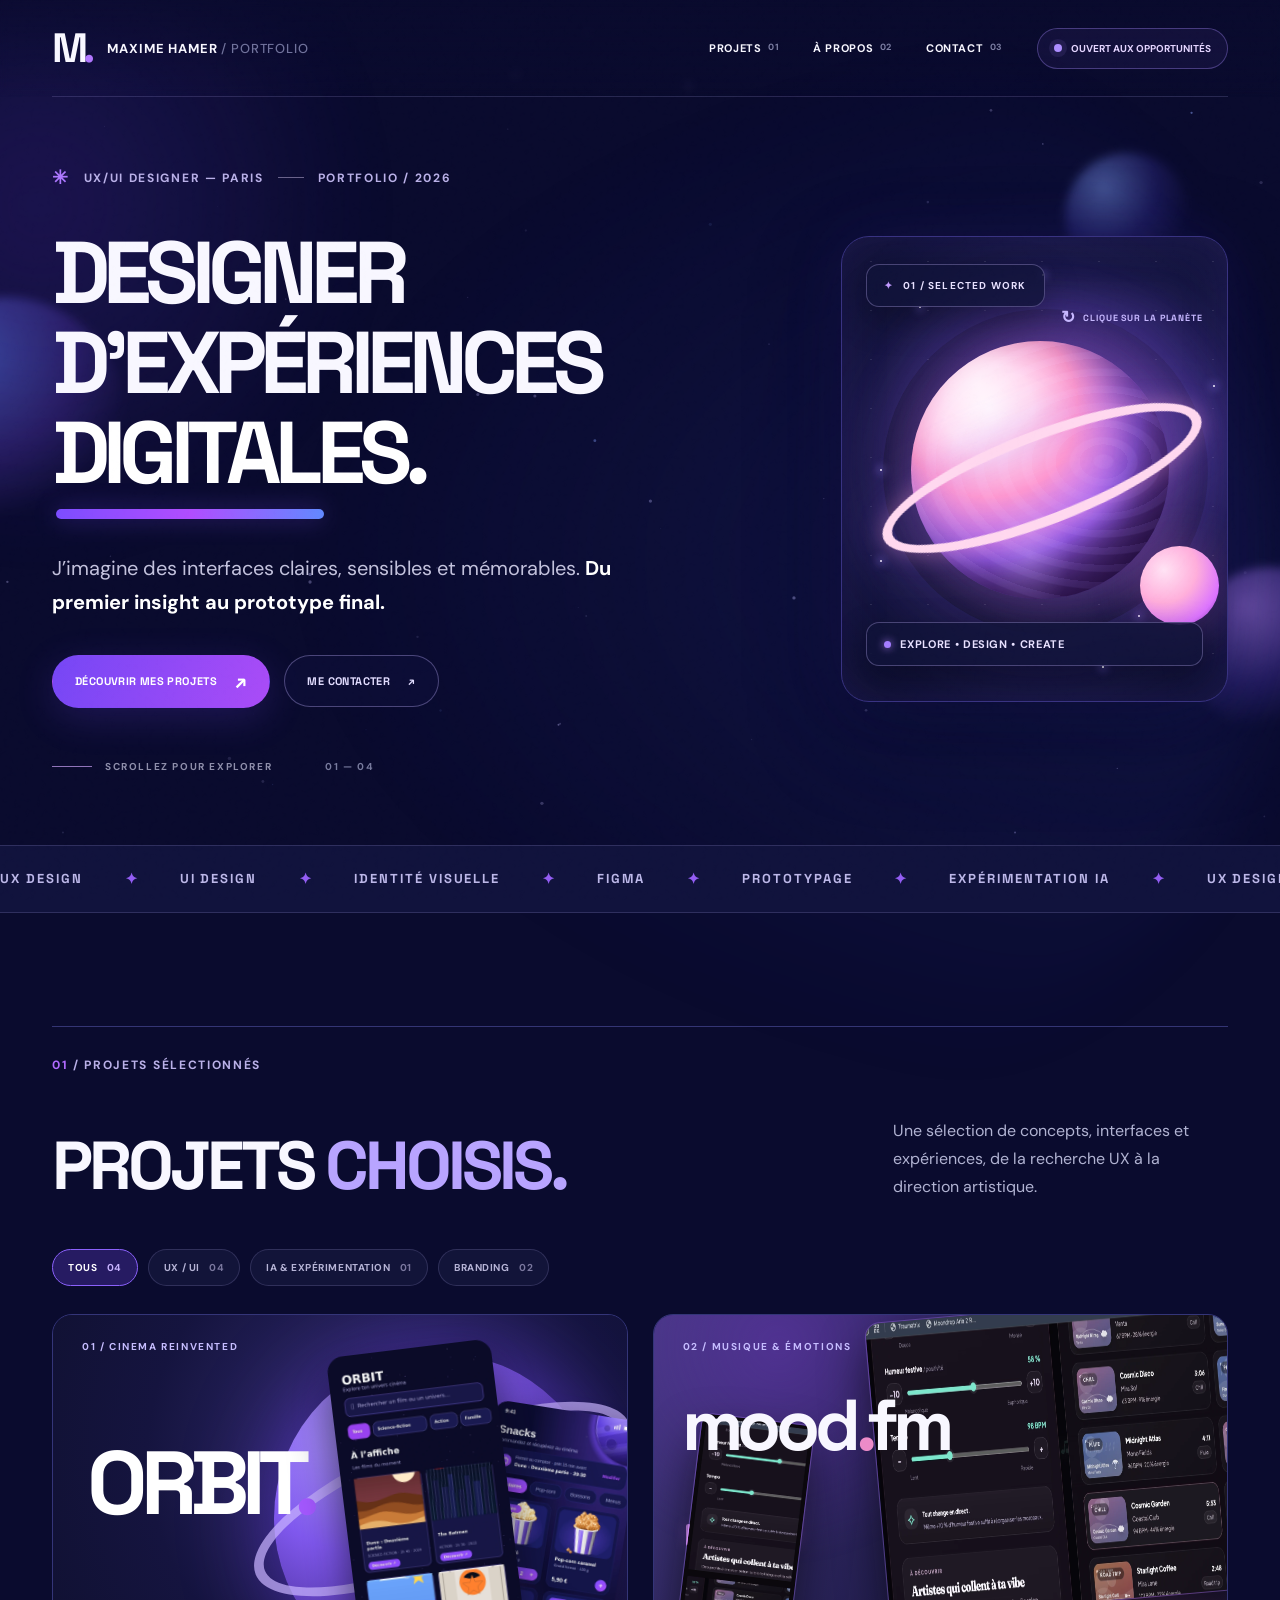
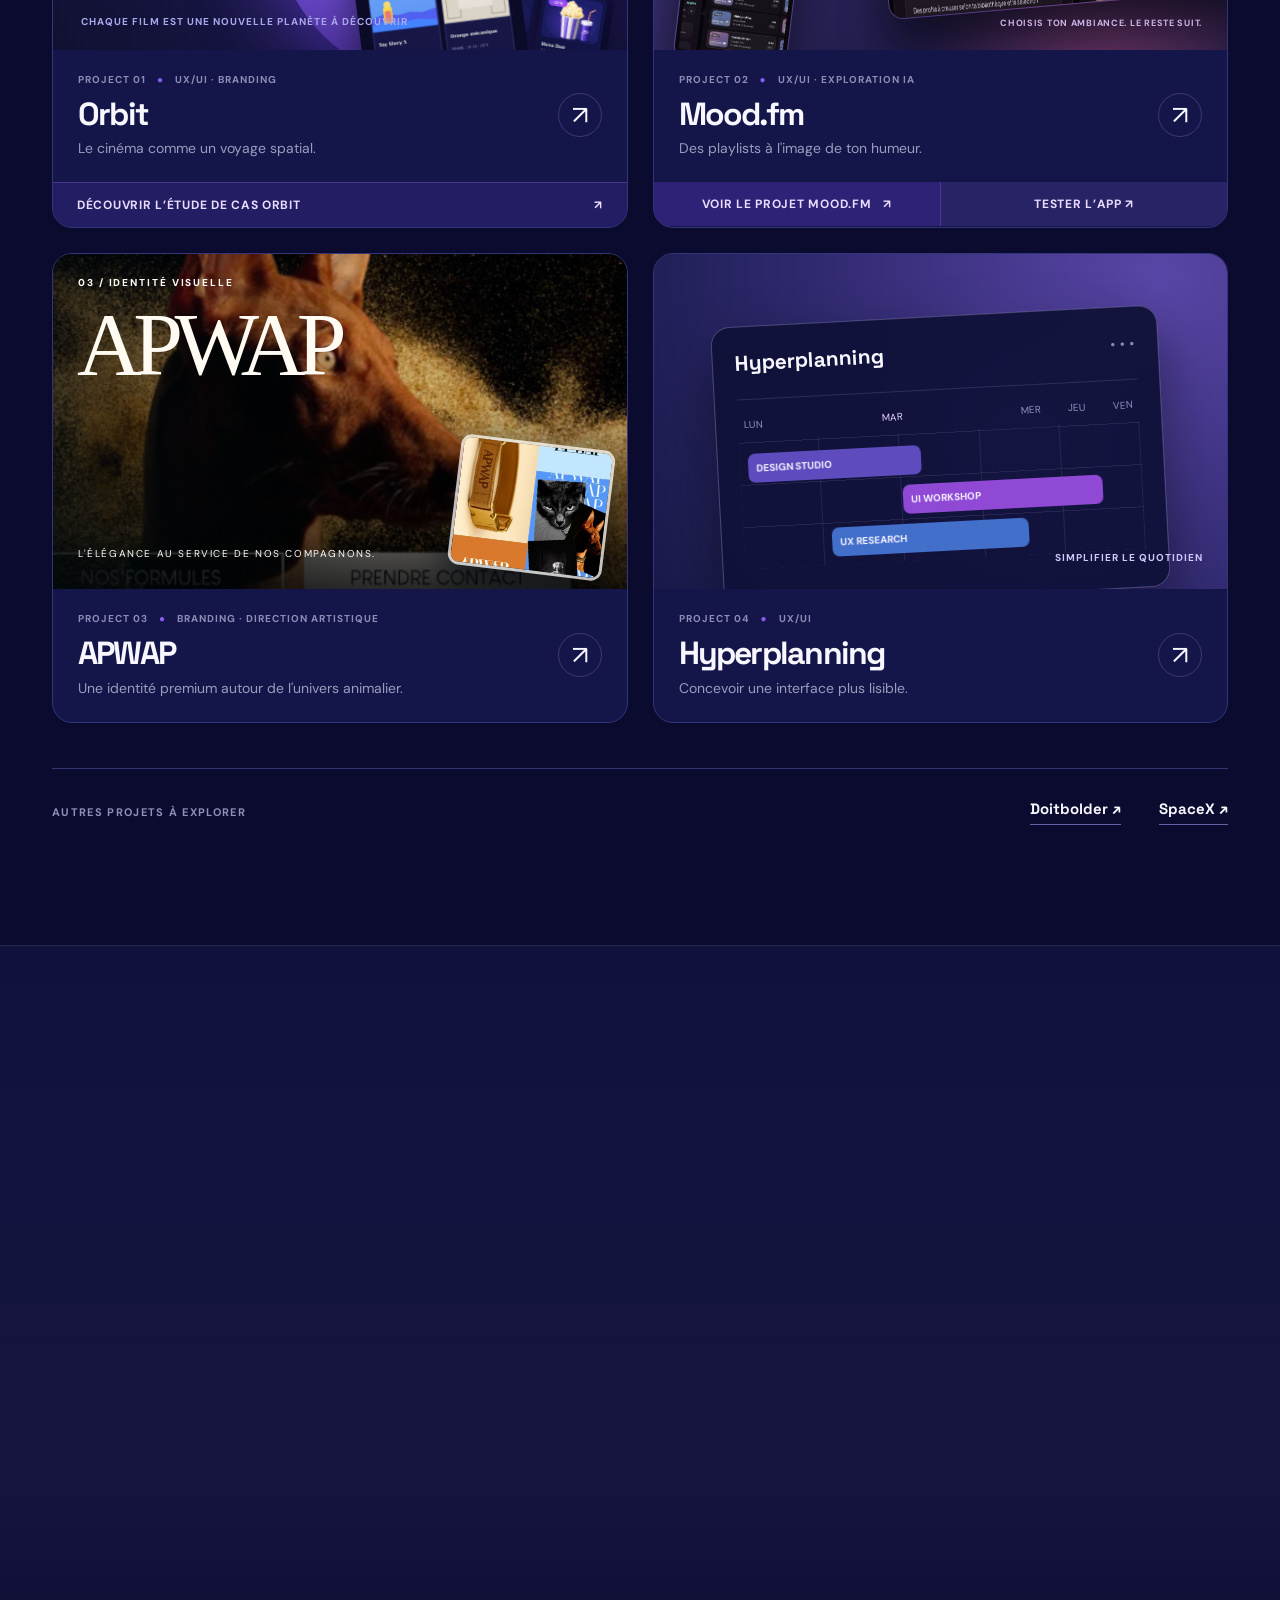
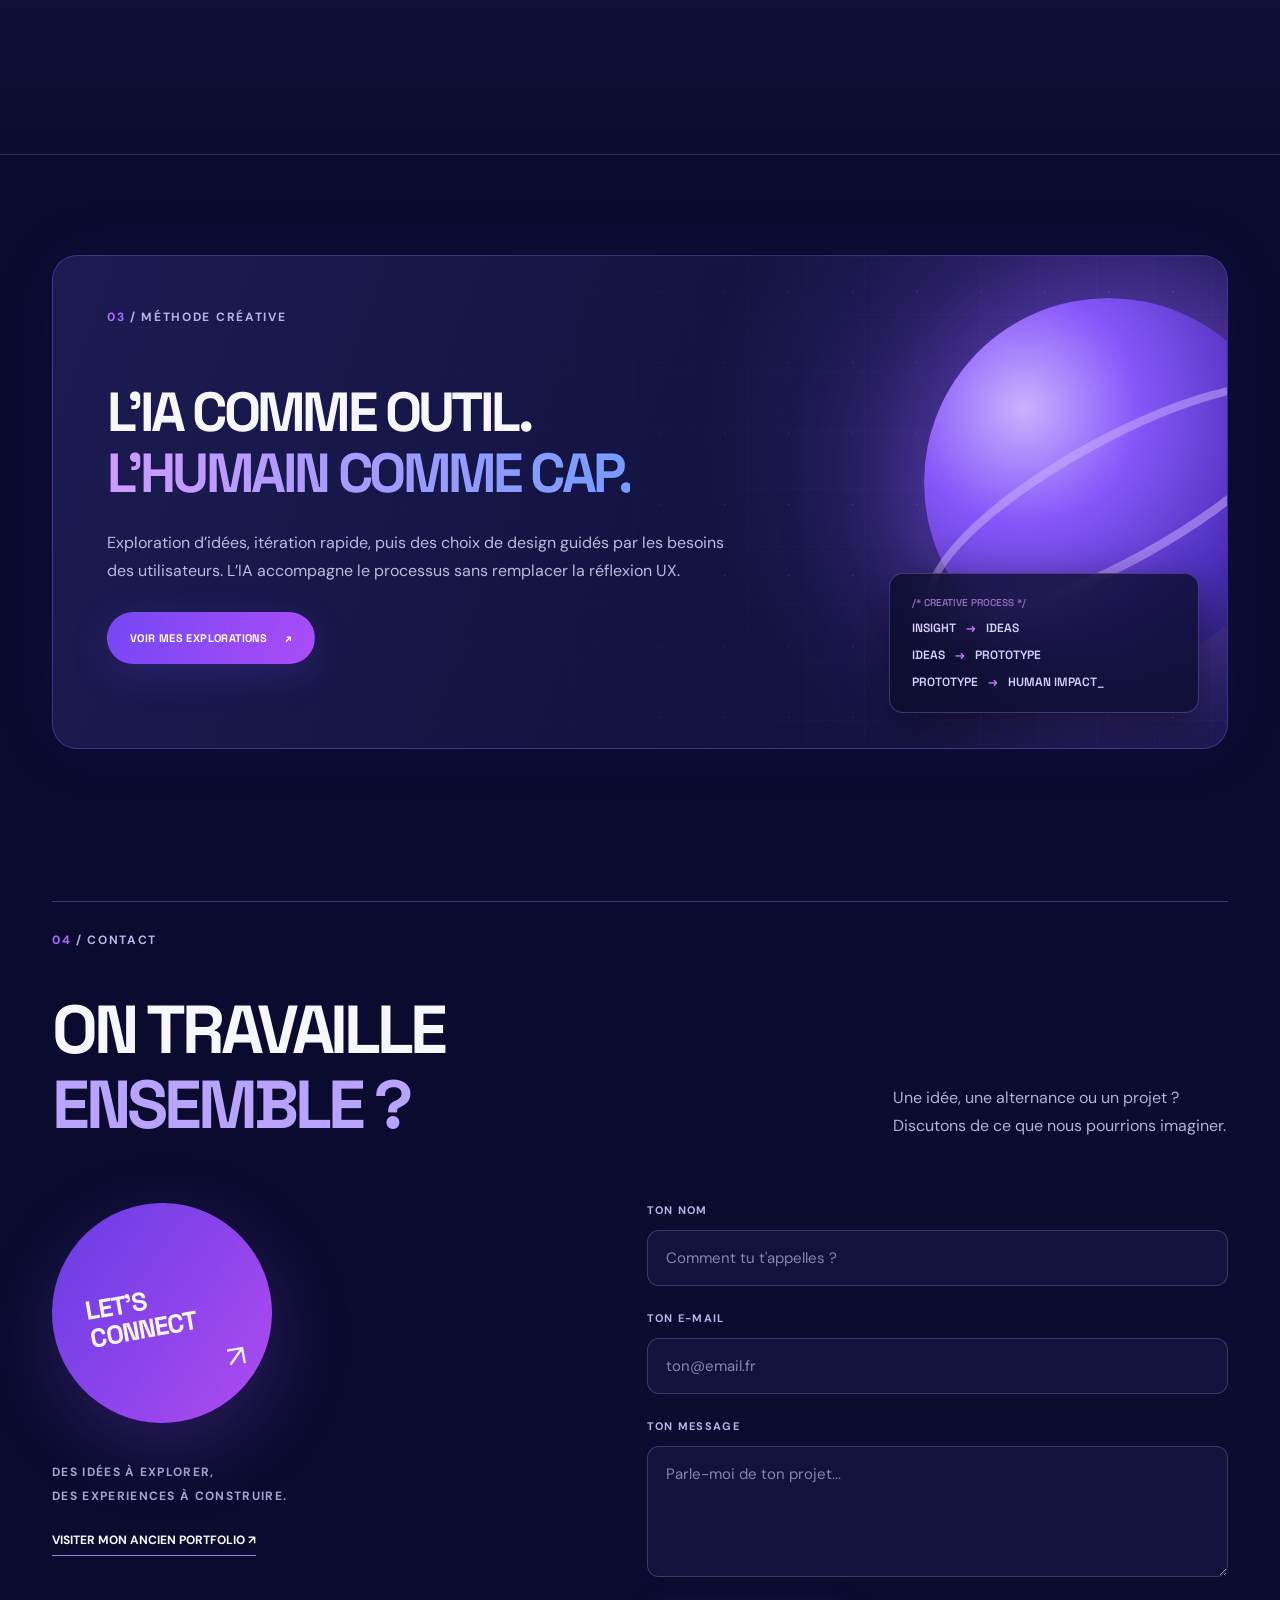
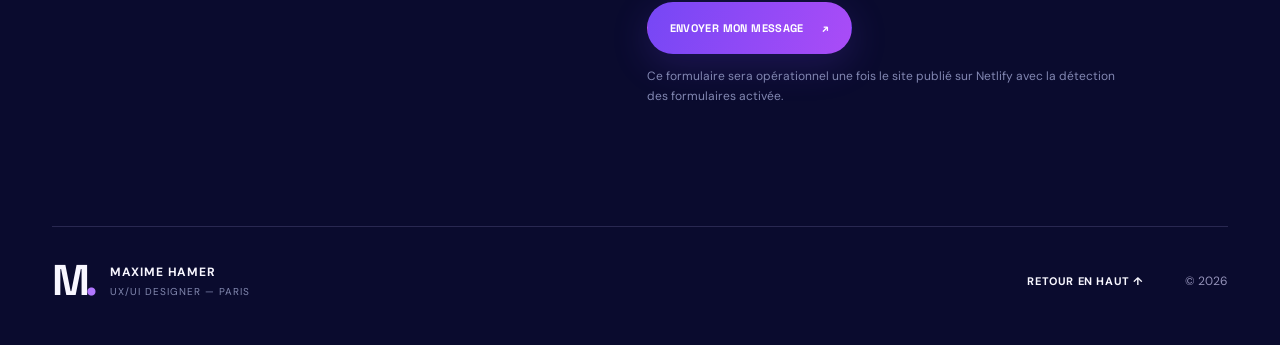
==== index.html @ f741ea28 "Add files via upload" ====
<!DOCTYPE html>
<html lang="fr" class="no-js">
<head>
  <meta charset="utf-8">
  <meta name="viewport" content="width=device-width, initial-scale=1">
  <meta name="theme-color" content="#0A0B2E">
  <meta name="description" content="Portfolio de Maxime Hamer, UX/UI designer. Des expériences digitales sensibles, immersives et pensées pour l'humain. Projets Orbit, Mood.fm, design et explorations IA.">
  <meta property="og:type" content="website">
  <meta property="og:title" content="Maxime Hamer — UX/UI & creative experiences">
  <meta property="og:description" content="Design d'expériences, interfaces et explorations IA.">
  <title>Maxime Hamer — UX/UI designer · Portfolio 2026</title>
  <link rel="icon" href="favicon.svg" type="image/svg+xml">
  <link rel="preconnect" href="https://fonts.googleapis.com">
  <link rel="preconnect" href="https://fonts.gstatic.com" crossorigin>
  <link href="https://fonts.googleapis.com/css2?family=DM+Sans:wght@400;500;600;700&family=Space+Grotesk:wght@400;500;600;700&display=swap" rel="stylesheet">
  <link rel="stylesheet" href="styles.css">
  <script>document.documentElement.classList.replace('no-js','js');</script>
  <script src="script.js" defer></script>
</head>
<body>
  <a class="skip-link" href="#main">Aller au contenu principal</a>
  <div id="scroll-progress" class="scroll-progress" aria-hidden="true"></div>
  <!-- Animated starfield / orbital glows: decorative, never block pointer interaction -->
  <canvas id="starfield" class="starfield-canvas" aria-hidden="true"></canvas>
  <div class="space-orb space-orb-one" aria-hidden="true"></div>
  <div class="space-orb space-orb-two" aria-hidden="true"></div>
  <div class="space-orb space-orb-three" aria-hidden="true"></div>
  <canvas id="mouse-trail" class="mouse-trail-canvas" aria-hidden="true"></canvas>
  <div class="ambient ambient-left" aria-hidden="true"></div>
  <div class="ambient ambient-right" aria-hidden="true"></div>
  <div class="noise-overlay" aria-hidden="true"></div>
  <header class="site-header" id="haut">
    <div class="container nav-inner">
      <a class="brand" href="#haut" aria-label="Maxime Hamer, accueil"><span class="brand-symbol">M<span>.</span></span><span class="brand-name">MAXIME HAMER<span class="brand-trailing"> / PORTFOLIO</span></span></a>
      <button class="mobile-menu-toggle" type="button" aria-controls="primary-nav" aria-expanded="false" aria-label="Ouvrir le menu"><span class="menu-text">MENU</span><span class="menu-bars" aria-hidden="true"><i></i><i></i></span></button>
      <nav class="primary-nav" id="primary-nav" aria-label="Navigation principale">
        <a href="#projets">PROJETS <span class="nav-num">01</span></a>
        <a href="#apropos">À PROPOS <span class="nav-num">02</span></a>
        <a href="#contact">CONTACT <span class="nav-num">03</span></a>
        <span class="status-pill"><span class="status-pulse" aria-hidden="true"></span> OUVERT AUX OPPORTUNITÉS</span>
      </nav>
    </div>
  </header>

  <main id="main">
    <section class="hero container" aria-labelledby="hero-title">
      <div class="hero-copy">
        <div class="hero-kicker" data-reveal><span class="mini-star">✳</span> UX/UI DESIGNER — PARIS <span class="kicker-divider"></span> PORTFOLIO / 2026</div>
        <h1 id="hero-title" data-reveal>DESIGNER<br>D’EXPÉRIENCES<br><span class="hero-lastline">DIGITALES.</span></h1>
        <p class="hero-description" data-reveal>J’imagine des interfaces claires, sensibles et mémorables. <em>Du premier insight au prototype final.</em></p>
        <div class="hero-ctas" data-reveal>
          <a class="button button-primary" href="#projets">DÉCOUVRIR MES PROJETS <span class="button-arrow" aria-hidden="true">↗</span></a>
          <a class="button button-ghost" href="#contact">ME CONTACTER <span aria-hidden="true">↗</span></a>
        </div>
        <div class="hero-footer" data-reveal><span class="scroll-line" aria-hidden="true"></span> SCROLLEZ POUR EXPLORER <span class="hero-footer-number">01 — 04</span></div>
      </div>
      <div class="hero-stage" aria-label="Illustration spatiale violette dans une carte sombre, inspirée de la maquette Figma">
        <div class="hero-stage-glow"></div>
        <div class="hero-stars" aria-hidden="true"><span></span><span></span><span></span><span></span><span></span><span></span><span></span><span></span></div>
        <div class="planet-halo" aria-hidden="true"></div>
        <div class="planet-main" aria-hidden="true"><span class="planet-surface"></span></div>
        <div class="planet-ring" aria-hidden="true"></div>
        <button class="planet-rotate-button" type="button" aria-label="Faire tourner la planète violette" title="Clique pour faire tourner la planète"></button>
        <div class="planet-action-hint" aria-hidden="true"><span>↻</span> CLIQUE SUR LA PLANÈTE</div>
        <div class="small-planet" aria-hidden="true"></div>
        <div class="hero-floating-tag tag-upper" aria-hidden="true"><span class="tag-icon">✦</span> 01 / SELECTED WORK</div>
        <div class="hero-phone-frame" aria-hidden="true"><img src="assets/orbit-home-card.webp" width="248" height="515" alt="" loading="eager" fetchpriority="high"></div>
        <div class="hero-floating-tag tag-lower" aria-hidden="true"><span class="online-dot"></span> EXPLORE • DESIGN • CREATE</div>
        <div class="hero-art-corner" aria-hidden="true">STUDIO<br>EXPÉRIMENTAL / 26</div>
      </div>
    </section>

    <div class="tool-strip" aria-label="Domaines d'expertise"><div class="tool-strip-track" aria-hidden="true"><span>UX DESIGN</span><b>✦</b><span>UI DESIGN</span><b>✦</b><span>IDENTITÉ VISUELLE</span><b>✦</b><span>FIGMA</span><b>✦</b><span>PROTOTYPAGE</span><b>✦</b><span>EXPÉRIMENTATION IA</span><b>✦</b><span>UX DESIGN</span><b>✦</b><span>UI DESIGN</span><b>✦</b><span>IDENTITÉ VISUELLE</span><b>✦</b><span>FIGMA</span><b>✦</b><span>PROTOTYPAGE</span><b>✦</b><span>EXPÉRIMENTATION IA</span><b>✦</b></div></div>

    <section class="section projects container" id="projets" aria-labelledby="projects-title">
      <div class="section-head" data-reveal><p class="section-number"><span>01</span> / PROJETS SÉLECTIONNÉS</p><div class="heading-row"><h2 id="projects-title">PROJETS <span>CHOISIS.</span></h2><p>Une sélection de concepts, interfaces et expériences, de la recherche UX à la direction artistique.</p></div></div>
      <div class="project-filters" aria-label="Filtrer les projets" role="group" data-reveal>
        <button class="filter-chip is-active" data-filter="all" type="button" aria-pressed="true">TOUS <span>04</span></button>
        <button class="filter-chip" data-filter="ux" type="button" aria-pressed="false">UX / UI <span>04</span></button>
        <button class="filter-chip" data-filter="ai" type="button" aria-pressed="false">IA & EXPÉRIMENTATION <span>01</span></button>
        <button class="filter-chip" data-filter="branding" type="button" aria-pressed="false">BRANDING <span>02</span></button>
      </div>
      <div class="project-grid">
        <article class="project-card project-card-featured" data-categories="ux branding" data-reveal>
          <button class="project-trigger" type="button" data-project="orbit" aria-label="Découvrir le projet Orbit">
            <span class="project-art orbit-art">
              <span class="project-art-grain"></span>
              <span class="orbit-art-caption">01 / CINEMA REINVENTED</span>
              <span class="orbit-art-title">ORBIT<span class="orbit-art-dot">.</span></span>
              <span class="orbit-sphere" aria-hidden="true"></span><span class="orbit-sphere-ring" aria-hidden="true"></span>
              <img class="orbit-mockup orbit-mockup-front" src="assets/orbit-home-card.webp" loading="lazy" width="248" height="515" alt="Aperçu Orbit avec posters de films correspondants">
              <img class="orbit-mockup orbit-mockup-back" src="assets/orbit-snacks-card.webp" loading="lazy" width="246" height="515" alt="Aperçu Orbit snacks avec rappel des films correspondants">
              <span class="art-bottom-label">CHAQUE FILM EST UNE NOUVELLE PLANÈTE À DÉCOUVRIR</span>
            </span>
            <span class="project-meta"><span><span class="project-count">PROJECT 01 <span>●</span> UX/UI · BRANDING</span><strong>Orbit</strong><small>Le cinéma comme un voyage spatial.</small></span><span class="project-go" aria-hidden="true">↗</span></span>
          </button>
          <a class="project-demo-link" href="projets/orbit.html" aria-label="Voir l'étude de cas Orbit et ses mockups">DÉCOUVRIR L’ÉTUDE DE CAS ORBIT <span aria-hidden="true">↗</span></a>
        </article>
        <article class="project-card project-card-featured" data-categories="ux ai" data-reveal>
          <button class="project-trigger" type="button" data-project="mood" aria-label="Découvrir le projet Mood.fm">
            <span class="project-art mood-art">
              <span class="mood-aura"></span><span class="mood-aura mood-aura-2"></span>
              <span class="mood-art-caption">02 / MUSIQUE & ÉMOTIONS</span><span class="mood-art-title">mood<span>.</span>fm</span>
              <span class="mood-equalizer" aria-hidden="true"><i></i><i></i><i></i><i></i><i></i><i></i><i></i><i></i><i></i><i></i></span>
              <img class="mood-interface mood-interface-main" src="assets/mood-current-studio.webp" loading="lazy" width="480" height="298" alt="Maquette desktop Mood.fm, playlist Chill du soir">
              <img class="mood-interface mood-interface-mobile" src="assets/mood-current-mobile.webp" loading="lazy" width="272" height="586" alt="Maquette mobile de l'accueil Mood.fm">
              <span class="mood-art-footer">CHOISIS TON AMBIANCE. LE RESTE SUIT.</span>
            </span>
            <span class="project-meta"><span><span class="project-count">PROJECT 02 <span>●</span> UX/UI · EXPLORATION IA</span><strong>Mood.fm</strong><small>Des playlists à l'image de ton humeur.</small></span><span class="project-go" aria-hidden="true">↗</span></span>
          </button>
          <div class="project-demo-actions"><a class="project-demo-link" href="projets/moodfm.html" aria-label="Voir l'étude de cas Mood.fm">VOIR LE PROJET MOOD.FM <span aria-hidden="true">↗</span></a><a class="project-demo-link demo-secondary" href="moodfm/index.html" aria-label="Tester Mood.fm interactif avec playlist longue">TESTER L’APP ↗</a></div>
        </article>
        <article class="project-card" data-categories="ux branding" data-reveal>
          <a class="project-trigger" href="projets/apwap.html" aria-label="Découvrir l'étude de cas APWAP">
            <span class="project-art apwap-art apwap-art-real">
              <img class="apwap-cover-photo" src="assets/apwap-cover.webp" width="805" height="725" loading="lazy" alt="Identité APWAP : portrait d'un chien aux lumières dorées sur fond noir">
              <span class="apwap-cover-shade" aria-hidden="true"></span>
              <span class="apwap-art-kicker">03 / IDENTITÉ VISUELLE</span>
              <span class="apwap-cover-wordmark">APWAP</span>
              <span class="apwap-cover-caption">L'ÉLÉGANCE AU SERVICE DE NOS COMPAGNONS.</span>
              <span class="apwap-asset-preview"><img src="assets/apwap-branding.webp" alt="" loading="lazy"></span>
            </span>
            <span class="project-meta"><span><span class="project-count">PROJECT 03 <span>●</span> BRANDING · DIRECTION ARTISTIQUE</span><strong>APWAP</strong><small>Une identité premium autour de l'univers animalier.</small></span><span class="project-go" aria-hidden="true">↗</span></span>
          </a>
        </article>
        <article class="project-card" data-categories="ux" data-reveal>
          <a class="project-trigger" href="https://maximehamer.framer.website/projects/brand-redefine" target="_blank" rel="noopener noreferrer" aria-label="Voir Hyperplanning sur l'ancien portfolio">
            <span class="project-art planning-art"><span class="planning-halo"></span><span class="planning-screen"><span class="planning-top"><b>Hyperplanning</b><span>● ● ●</span></span><span class="planning-week">LUN <span>MAR</span> MER JEU VEN</span><span class="planning-columns"><span class="event lavender">DESIGN STUDIO</span><span class="event purple">UI WORKSHOP</span><span class="event blue">UX RESEARCH</span></span></span><span class="planning-sub">SIMPLIFIER LE QUOTIDIEN</span></span>
            <span class="project-meta"><span><span class="project-count">PROJECT 04 <span>●</span> UX/UI</span><strong>Hyperplanning</strong><small>Concevoir une interface plus lisible.</small></span><span class="project-go" aria-hidden="true">↗</span></span>
          </a>
        </article>
      </div>
      <div id="empty-filter" class="empty-filter" hidden>Aucun projet pour cette catégorie.</div>
      <div class="more-projects" data-reveal><span>AUTRES PROJETS À EXPLORER</span><div><a href="https://maximehamer.framer.website/projects/every-second" target="_blank" rel="noopener noreferrer">Doitbolder ↗</a><a href="https://maximehamer.framer.website/projects/timeless-mastery" target="_blank" rel="noopener noreferrer">SpaceX ↗</a></div></div>
    </section>

    <section class="section approach" id="apropos" aria-labelledby="approach-title"><div class="container">
      <div class="section-head" data-reveal><p class="section-number"><span>02</span> / APPROCHE</p><div class="heading-row"><h2 id="approach-title">LE DESIGN,<br><span>AVEC INTENTION.</span></h2><p>Recherche, identité visuelle, interfaces et prototypage : je relie compréhension des usages et exigence graphique.</p></div></div>
      <div class="steps-grid">
        <div class="step" data-reveal><span class="step-symbol">✳</span><span class="step-index">01 / COMPRENDRE</span><h3>Explorer</h3><p>Observer les usages, comprendre les besoins et poser les bonnes questions.</p></div>
        <div class="step" data-reveal><span class="step-symbol">◈</span><span class="step-index">02 / CONCEVOIR</span><h3>Imaginer</h3><p>Construire des parcours, des concepts et des identités visuelles cohérentes.</p></div>
        <div class="step" data-reveal><span class="step-symbol">⌘</span><span class="step-index">03 / DONNER VIE</span><h3>Prototyper</h3><p>Passer de l'idée à l'interface et rendre les interactions tangibles.</p></div>
        <div class="step" data-reveal><span class="step-symbol">↗</span><span class="step-index">04 / AFFINER</span><h3>Itérer</h3><p>Tester, ajuster et faire évoluer chaque détail pour plus de clarté.</p></div>
      </div>
    </div></section>

    <section class="section ai-section container" aria-labelledby="ai-title"><div class="ai-panel" data-reveal>
      <div class="ai-panel-stars" aria-hidden="true"></div><div class="ai-panel-orb" aria-hidden="true"></div><div class="ai-panel-orb-ring" aria-hidden="true"></div>
      <div class="ai-copy"><p class="section-number"><span>03</span> / MÉTHODE CRÉATIVE</p><h2 id="ai-title">L'IA COMME OUTIL.<br><span>L'HUMAIN COMME CAP.</span></h2><p>Exploration d’idées, itération rapide, puis des choix de design guidés par les besoins des utilisateurs. L’IA accompagne le processus sans remplacer la réflexion UX.</p><a class="button button-primary" href="#projets">VOIR MES EXPLORATIONS <span aria-hidden="true">↗</span></a></div>
      <div class="ai-code" aria-hidden="true"><span>/* CREATIVE PROCESS */</span><span class="ai-code-line">INSIGHT <b>→</b> IDEAS</span><span class="ai-code-line">IDEAS <b>→</b> PROTOTYPE</span><span class="ai-code-line">PROTOTYPE <b>→</b> HUMAN IMPACT<span class="caret">_</span></span></div>
    </div></section>

    <section class="section contact container" id="contact" aria-labelledby="contact-title">
      <div class="section-head" data-reveal><p class="section-number"><span>04</span> / CONTACT</p><div class="heading-row"><h2 id="contact-title">ON TRAVAILLE<br><span>ENSEMBLE ?</span></h2><p>Une idée, une alternance ou un projet ? Discutons de ce que nous pourrions imaginer.</p></div></div>
      <div class="contact-grid"><div class="contact-aside" data-reveal><div class="contact-disc"><span>LET'S<br>CONNECT</span><span aria-hidden="true">↗</span></div><p>DES IDÉES À EXPLORER,<br>DES EXPERIENCES À CONSTRUIRE.</p><a href="https://maximehamer.framer.website/" target="_blank" rel="noopener noreferrer" class="underlined-link">VISITER MON ANCIEN PORTFOLIO ↗</a></div>
        <form class="contact-form" name="contact" method="POST" action="/merci.html" data-netlify="true" netlify-honeypot="bot-field" data-reveal>
          <input type="hidden" name="form-name" value="contact"><p class="hidden"><label>Ne pas remplir <input name="bot-field" tabindex="-1"></label></p>
          <label for="contact-name">TON NOM</label><input id="contact-name" name="nom" required autocomplete="name" placeholder="Comment tu t'appelles ?">
          <label for="contact-email">TON E-MAIL</label><input id="contact-email" name="email" type="email" required autocomplete="email" placeholder="ton@email.fr">
          <label for="contact-message">TON MESSAGE</label><textarea id="contact-message" name="message" rows="4" required placeholder="Parle-moi de ton projet..."></textarea>
          <button class="button button-primary button-submit" type="submit">ENVOYER MON MESSAGE <span aria-hidden="true">↗</span></button>
          <p class="form-note">Ce formulaire sera opérationnel une fois le site publié sur Netlify avec la détection des formulaires activée.</p>
        </form>
      </div>
    </section>
  </main>
  <footer class="footer container"><span class="footer-mark">M<span>.</span></span><div><strong>MAXIME HAMER</strong><span>UX/UI DESIGNER — PARIS</span></div><a href="#haut">RETOUR EN HAUT ↑</a><span class="footer-copy">© <span id="year">2026</span></span></footer>

  <dialog id="project-dialog" class="project-dialog" aria-labelledby="dialog-title" aria-describedby="dialog-intro"><div class="dialog-inner">
    <button class="dialog-close" type="button" aria-label="Fermer la fiche du projet">✕</button>
    <p id="dialog-tag" class="dialog-tag"></p><h2 id="dialog-title"></h2><p id="dialog-intro" class="dialog-intro"></p>
    <div id="dialog-gallery" class="dialog-gallery"></div>
    <div class="dialog-columns"><div><h3>LE CONCEPT</h3><p id="dialog-concept"></p></div><div><h3>PARCOURS & FONCTIONNALITÉS</h3><ul id="dialog-features"></ul></div></div>
    <p class="dialog-notice" id="dialog-notice"></p>
        <div class="dialog-actions"><a id="dialog-case" class="button button-ghost" href="projets/orbit.html" hidden>VOIR L’ÉTUDE DE CAS ↗</a><a id="dialog-live" class="button button-primary mood-live-link" href="moodfm/index.html" hidden>ESSAYER MOOD.FM EN DIRECT ↗</a><a class="button button-primary dialog-contact" href="#contact">PARLONS DE CE PROJET ↗</a></div>
  </div></dialog>
<script src="cursor-glow.js" defer></script>
</body>
</html>
---- styles.css ----
/* Portfolio Maxime Hamer — univers nocturne inspiré des références Orbit & Mood.fm */
:root{color-scheme:dark;--night:#0a0b2e;--night-deep:#08091e;--surface:#14164a;--surface-2:#191a41;--purple:#7c4dff;--violet:#b14dff;--electric:#6289ff;--lilac:#c4b1ff;--text:#f8f7ff;--muted:#a9abd6;--edge:rgba(196,181,255,.17);--edge-strong:rgba(196,181,255,.34);--gradient:linear-gradient(111deg,#7c4dff 0%,#b14dff 53%,#638bff 100%)}
*,*::before,*::after{box-sizing:border-box}html{scroll-behavior:smooth;scroll-padding-top:110px}body{margin:0;overflow-x:clip;min-width:320px;background:var(--night-deep);color:var(--text);font-family:'DM Sans',Arial,sans-serif;-webkit-font-smoothing:antialiased}a{color:inherit;text-decoration:none}button,input,textarea{font:inherit}button{cursor:pointer}button:focus-visible,a:focus-visible,input:focus-visible,textarea:focus-visible{outline:3px solid #cfb8ff;outline-offset:4px}h1,h2,h3,p{margin-top:0}h1,h2,h3{font-family:'Space Grotesk','DM Sans',sans-serif}img{display:block;max-width:100%}::selection{color:white;background:#7841e8}.container{width:min(1280px,calc(100% - 104px));margin-inline:auto}.hidden{position:absolute!important;width:1px!important;height:1px!important;margin:-1px!important;padding:0!important;overflow:hidden!important;clip:rect(0,0,0,0)!important;white-space:nowrap!important;border:0!important}.skip-link{position:fixed;z-index:200;left:15px;top:-80px;background:#fff;color:#111;padding:14px 20px;border-radius:10px}.skip-link:focus{top:14px}.scroll-progress{position:fixed;top:0;left:0;width:0;height:3px;background:var(--gradient);z-index:100;pointer-events:none;box-shadow:0 0 19px #935aff}
.ambient{position:absolute;pointer-events:none;z-index:0;filter:blur(42px);border-radius:50%}.ambient-left{width:min(700px,70vw);height:730px;left:-310px;top:-160px;background:radial-gradient(ellipse,rgba(87,55,194,.27),transparent 67%)}.ambient-right{width:min(1000px,90vw);height:1100px;right:0;top:10px;background:radial-gradient(ellipse at right,rgba(53,65,176,.23),transparent 71%)}.noise-overlay{position:fixed;inset:0;pointer-events:none;z-index:30;opacity:.11;background-image:url("data:image/svg+xml,%3Csvg viewBox='0 0 180 180' xmlns='http://www.w3.org/2000/svg'%3E%3Cfilter id='n'%3E%3CfeTurbulence type='fractalNoise' baseFrequency='.93' numOctaves='3' stitchTiles='stitch'/%3E%3C/filter%3E%3Crect width='100%25' height='100%25' filter='url(%23n)' opacity='.12'/%3E%3C/svg%3E")}
.site-header{position:relative;z-index:40}.nav-inner{height:97px;display:flex;align-items:center;justify-content:space-between;border-bottom:1px solid var(--edge)}.brand{display:flex;gap:18px;align-items:center}.brand-symbol{font:700 41px/.95 'Space Grotesk',sans-serif;letter-spacing:-.13em}.brand-symbol span,.footer-mark span{color:#b177ff}.brand-name{font-size:13px;font-weight:700;letter-spacing:.065em}.brand-trailing{color:#71739c;font-weight:500}.primary-nav{display:flex;align-items:center;gap:34px}.primary-nav>a{font-size:11px;font-weight:700;letter-spacing:.055em;transition:color .25s}.primary-nav>a:hover{color:#ccadff}.nav-num{font-size:9px;color:#7d7fa4;margin-left:3px;vertical-align:top}.status-pill{display:inline-flex;align-items:center;gap:9px;border:1px solid rgba(168,140,255,.35);border-radius:999px;padding:13px 16px;background:rgba(104,78,174,.11);color:#e4d5ff;font-size:10px;font-weight:700;white-space:nowrap}.status-pulse{width:8px;height:8px;border-radius:50%;background:#ad8eff;box-shadow:0 0 0 5px #ad8eff19;animation:pulse 2.4s ease-in-out infinite}.mobile-menu-toggle{display:none;border:0;color:white;background:transparent;align-items:center;gap:13px}.menu-text{font-size:11px;font-weight:700;letter-spacing:.1em}.menu-bars{width:27px;display:grid;gap:6px}.menu-bars i{display:block;height:2px;width:100%;background:white;transition:transform .28s}
.hero{position:relative;min-height:720px;display:grid;grid-template-columns:minmax(0,1.13fr) minmax(0,.87fr);align-items:center;column-gap:36px;padding-top:86px;padding-bottom:99px}.hero-copy{position:relative;z-index:5}.hero-kicker,.section-number,.project-count{font-size:12px;font-weight:700;letter-spacing:.14em;color:#bab1e8}.hero-kicker{display:flex;gap:14px;align-items:center;margin-bottom:39px}.mini-star{font-size:19px;color:#ad78ff}.kicker-divider{width:26px;height:1px;background:#6a638b}.hero h1{font-size:clamp(60px,6.35vw,102px);line-height:1.03;letter-spacing:-.078em;font-weight:700;margin:0;white-space:nowrap}.gradient-text{background:var(--gradient);background-size:180% 160%;-webkit-background-clip:text;background-clip:text;color:transparent;animation:gradient-drift 9s ease-in-out infinite alternate}.period{color:#9764ff}.hero-description{margin:38px 0 0;max-width:575px;color:#c3c2dd;font-size:19px;line-height:1.7}.hero-description em{font-style:normal;color:white;font-weight:700}.hero-ctas{display:flex;align-items:center;gap:14px;margin-top:36px;flex-wrap:wrap}.button{min-height:52px;display:inline-flex;align-items:center;justify-content:space-between;gap:18px;border:1px solid transparent;padding:16px 22px;border-radius:100px;font-family:'Space Grotesk',sans-serif;font-size:11px;font-weight:700;letter-spacing:.035em;transition:transform .25s,border-color .25s,box-shadow .25s,background .25s;white-space:nowrap}.button:hover{transform:translateY(-3px)}.button-primary{background:linear-gradient(110deg,#7647f5 0%,#aa4cf7 100%);color:white;box-shadow:0 10px 38px rgba(124,77,255,.19)}.button-primary:hover{box-shadow:0 14px 38px rgba(124,77,255,.37)}.button-ghost{border-color:var(--edge-strong);background:rgba(19,21,70,.32);color:#e2ddff}.button-ghost:hover{background:rgba(121,79,255,.13);border-color:#9a70ff}.button-arrow{font-size:19px;line-height:1}.hero-footer{margin-top:73px;font-size:10px;font-weight:700;letter-spacing:.16em;color:#8f8fab;display:flex;align-items:center;gap:13px}.scroll-line{display:inline-block;width:40px;height:1px;background:#9074ba}.hero-footer-number{margin-left:40px;color:#787b9e}
.hero-stage{height:594px;position:relative;isolation:isolate;overflow:visible;perspective:900px}.hero-stage-glow{position:absolute;inset:40px 0 0;background:radial-gradient(circle at 48% 43%,rgba(113,76,240,.26),rgba(74,73,255,.08) 40%,transparent 69%);filter:blur(15px)}.planet-halo{position:absolute;width:412px;height:412px;right:7%;top:70px;border-radius:50%;box-shadow:0 0 110px 20px rgba(99,84,235,.25);background:radial-gradient(circle at 34% 29%,#846dfb 0%,#4e3ad0 35%,#251e77 68%,#0d0e37 86%);opacity:.78;animation:float-slow 11s ease-in-out infinite}.planet-main{position:absolute;right:14%;top:119px;width:310px;height:310px;border-radius:50%;background:radial-gradient(circle at 30% 20%,#c4b5ff,#8e72f1 19%,#6347d4 43%,#32288e 69%,#161442 91%);box-shadow:inset -40px -30px 66px #050629aa,0 0 85px 1px #8657fd5a;animation:planet-breathe 7s ease-in-out infinite}.planet-ring{position:absolute;right:5%;top:213px;width:460px;height:126px;border:solid 14px rgba(192,177,255,.84);border-left-color:#5b50c0;border-bottom-color:#7465e1;transform:rotate(-21deg);border-radius:50%;filter:drop-shadow(0 0 20px #8e66ff6e);animation:ring-shift 10s ease-in-out infinite}.small-planet{position:absolute;width:77px;height:77px;border-radius:50%;right:0;bottom:114px;background:radial-gradient(circle at 26% 28%,#ffc5dd,#d86aba 36%,#823ab8 76%,#43265e 98%);box-shadow:0 0 50px #e770e14d;animation:float-slow 8s ease-in-out infinite reverse}.hero-phone-frame{position:absolute;z-index:5;top:94px;left:35%;height:408px;width:auto;border-radius:26px;transform:rotate(8deg);filter:drop-shadow(0 28px 45px #01020de8);animation:phone-float 8s ease-in-out infinite}.hero-phone-frame img{width:auto;height:100%;object-fit:contain;border-radius:26px}.hero-floating-tag{position:absolute;z-index:10;padding:14px 17px;border:1px solid rgba(203,184,255,.3);background:rgba(18,20,58,.77);backdrop-filter:blur(18px);border-radius:13px;color:#e8e1ff;font-size:10px;font-weight:700;letter-spacing:.06em;white-space:nowrap;box-shadow:0 13px 35px #0004;animation:float-slow 7s ease-in-out infinite}.tag-upper{top:105px;left:0}.tag-lower{bottom:85px;left:3%;animation-delay:-2.5s}.tag-icon{color:#c29aff;margin-right:7px}.online-dot{display:inline-block;width:7px;height:7px;background:#a47dff;border-radius:50%;margin-right:6px;box-shadow:0 0 8px #b283ff}.hero-art-corner{position:absolute;right:0;top:15px;text-align:right;font-size:10px;color:#8a85b7;line-height:1.6;letter-spacing:.17em}.hero-stars{position:absolute;inset:0;pointer-events:none}.hero-stars span{position:absolute;display:block;background:white;width:2px;height:2px;border-radius:50%;box-shadow:0 0 9px 2px #9783ffb0;animation:twinkle 4s ease-in-out infinite}.hero-stars span:nth-child(1){left:20%;top:15%}.hero-stars span:nth-child(2){left:52%;top:8%;animation-delay:-2s}.hero-stars span:nth-child(3){left:10%;top:50%;animation-delay:-1.5s}.hero-stars span:nth-child(4){right:3%;top:32%;animation-delay:-1s}.hero-stars span:nth-child(5){right:32%;bottom:7%;animation-delay:-3s}.hero-stars span:nth-child(6){left:10%;bottom:30%;animation-delay:-.2s}.hero-stars span:nth-child(7){left:77%;bottom:18%;animation-delay:-3.3s}.hero-stars span:nth-child(8){left:45%;top:32%;animation-delay:-1.3s}
.tool-strip{position:relative;border-block:1px solid var(--edge);overflow:hidden;background:#111039;white-space:nowrap;padding:23px 0}.tool-strip-track{display:flex;width:max-content;gap:42px;align-items:center;animation:marquee 35s linear infinite}.tool-strip span{font:700 13px 'Space Grotesk',sans-serif;letter-spacing:.15em;color:#bdb8e9}.tool-strip b{font-size:15px;color:#935df3}
.section{position:relative;padding-top:113px;padding-bottom:120px}.section-head{border-top:1px solid var(--edge);padding-top:30px;margin-bottom:45px}.section-number{margin:0 0 44px}.section-number span{color:#b06bff}.heading-row{display:flex;justify-content:space-between;gap:40px;align-items:end}.heading-row h2{font-size:clamp(46px,5.3vw,76px);font-weight:700;letter-spacing:-.067em;line-height:1.11;margin:0}.heading-row h2 span{color:#8a6cf9}.heading-row p{max-width:335px;color:#b1b3d2;font-size:16px;line-height:1.75;margin:0 0 3px}.project-filters{display:flex;flex-wrap:wrap;gap:10px;margin-bottom:28px}.filter-chip{background:#121439;border:1px solid var(--edge);color:#b6b4d6;padding:11px 15px;border-radius:99px;font-size:10px;font-weight:700;letter-spacing:.055em;transition:background .2s,border-color .2s,color .2s}.filter-chip span{color:#7b789f;margin-left:7px}.filter-chip:hover,.filter-chip.is-active{border-color:#8b61fb;color:white;background:rgba(124,77,255,.25)}.filter-chip.is-active span{color:#c9b4ff}.project-grid{display:grid;grid-template-columns:repeat(2,minmax(0,1fr));gap:27px}.project-card{border:1px solid var(--edge);background:#111237;border-radius:22px;overflow:hidden;min-width:0;transition:transform .38s cubic-bezier(.2,.6,.3,1),border-color .3s,box-shadow .3s;transform-origin:center}.project-card:hover{transform:translateY(-8px);border-color:#7f69d691;box-shadow:0 26px 55px #02021791,0 0 35px #593ba91a}.project-card[hidden]{display:none!important}.project-trigger{color:inherit;text-align:left;width:100%;display:block;padding:0;background:transparent;border:0}.project-art{display:block;position:relative;height:400px;overflow:hidden;isolation:isolate}.project-art-grain{position:absolute;inset:0;background-image:radial-gradient(#fff 0.6px,transparent 0.6px);background-size:18px 18px;opacity:.09;z-index:1}.project-art img{pointer-events:none}.orbit-art{background:radial-gradient(circle at 65% 43%,#35277f,#0d0c2d 66%);color:white}.orbit-art-caption,.mood-art-caption{position:absolute;top:25px;left:29px;z-index:4;font-size:10px;font-weight:700;letter-spacing:.16em;color:#c6bdff}.orbit-art-title{position:absolute;z-index:3;top:124px;left:6%;font:700 clamp(60px,7vw,112px)/1 'Space Grotesk',sans-serif;letter-spacing:-.085em}.orbit-art-dot{color:#a458ff}.orbit-sphere{position:absolute;width:330px;height:330px;border-radius:50%;right:4%;top:38px;background:radial-gradient(circle at 29% 24%,#b5a2ff,#8058ee 36%,#3a257f 75%,#16143f 91%);box-shadow:0 0 85px #6739e899;transition:transform .6s}.orbit-sphere-ring{position:absolute;right:-3%;top:118px;width:403px;height:132px;border:10px solid #c9b4ffb5;border-radius:50%;transform:rotate(-22deg)}.orbit-mockup{position:absolute;z-index:6;width:165px;height:auto;top:32px;right:20%;filter:drop-shadow(0 22px 22px #080619b3);border-radius:16px;transition:transform .55s ease}.orbit-mockup-front{transform:rotate(-7deg)}.orbit-mockup-back{right:0;top:76px;z-index:5;transform:rotate(9deg) scale(.90)}.project-card:hover .orbit-mockup-front{transform:rotate(-10deg) translateY(-12px)}.project-card:hover .orbit-mockup-back{transform:rotate(12deg) scale(.91) translateY(-7px)}.project-card:hover .orbit-sphere{transform:scale(1.06)}.art-bottom-label{position:absolute;bottom:22px;left:28px;z-index:8;color:#aaa8ed;font-size:10px;letter-spacing:.10em;font-weight:700}.project-meta{display:flex;align-items:center;justify-content:space-between;gap:15px;padding:24px 27px 29px;min-height:137px}.project-count{display:block;font-size:10px;letter-spacing:.1em;color:#8f8db5}.project-count span{padding-inline:8px;color:#895dec}.project-meta strong{display:block;font:700 32px/1.3 'Space Grotesk',sans-serif;letter-spacing:-.055em;margin-top:8px}.project-meta small{display:block;color:#999cbc;font-size:14px;margin-top:4px}.project-go{display:grid;place-items:center;width:44px;height:44px;flex-shrink:0;border:1px solid #5d4c9899;border-radius:50%;font-size:26px;transition:background .25s,transform .25s}.project-card:hover .project-go{transform:rotate(45deg);background:#673ed3}
.mood-art{background:radial-gradient(circle at 78% 30%,#61316980,transparent 42%),linear-gradient(130deg,#25164f 0%,#17102e 55%,#160c21 100%)}.mood-aura{position:absolute;width:450px;height:460px;background:radial-gradient(circle,#6a36b87c,transparent 66%);top:-200px;left:-100px;filter:blur(9px)}.mood-aura-2{background:radial-gradient(circle,#de5e9770,transparent 66%);top:150px;left:260px;width:380px}.mood-art-title{position:absolute;top:74px;left:28px;font:700 72px/1 'Space Grotesk',sans-serif;letter-spacing:-.07em;z-index:6}.mood-art-title span{color:#ec8bc8}.mood-interface{position:absolute;box-shadow:0 24px 45px #05050a99;border:1px solid #ba87ff47;transition:transform .6s ease}.mood-interface-main{width:365px;bottom:45px;right:-14px;border-radius:15px;transform:rotate(-5deg)}.mood-interface-mobile{height:246px;width:auto;bottom:-14px;left:33px;z-index:5;border-radius:12px;transform:rotate(7deg)}.project-card:hover .mood-interface-main{transform:rotate(-2deg) translateY(-8px)}.project-card:hover .mood-interface-mobile{transform:rotate(4deg) translateY(-11px)}.mood-equalizer{position:absolute;display:flex;align-items:end;gap:7px;left:32px;top:180px;height:51px;z-index:1}.mood-equalizer i{width:5px;border-radius:6px;background:#d992fb;animation:equalizer 1.45s ease-in-out infinite alternate;height:22px;box-shadow:0 0 12px #b464ef70}.mood-equalizer i:nth-child(2n){height:45px;animation-delay:-.5s}.mood-equalizer i:nth-child(3n){height:13px;animation-delay:-.9s;background:#6e82fa}.mood-art-footer{position:absolute;bottom:21px;right:25px;z-index:8;color:#cdb5e6;font-size:9px;font-weight:700;letter-spacing:.08em}
.apwap-art{background:radial-gradient(circle at 20% 10%,#314aad,#0a1536 65%)}.apwap-grid{position:absolute;inset:0;background-image:linear-gradient(#ffffff0c 1px,transparent 1px),linear-gradient(90deg,#ffffff0c 1px,transparent 1px);background-size:44px 44px;mask-image:linear-gradient(0deg,transparent,#000)}.apwap-mark{position:absolute;top:45px;left:38px;font:700 83px 'Space Grotesk',sans-serif;letter-spacing:-.085em;z-index:3}.apwap-mark span{font-size:17px;vertical-align:top;letter-spacing:0}.apwap-orb{position:absolute;right:15%;top:124px;width:236px;height:236px;border-radius:50%;background:radial-gradient(circle at 30% 22%,#99f4d9,#4fbecf 40%,#316dcb 73%,#172d6f);box-shadow:0 0 70px #468ac944}.apwap-pane{position:absolute;left:42px;bottom:24px;display:flex;flex-direction:column;gap:14px;width:236px;min-height:196px;z-index:3;padding:21px;background:rgba(10,25,62,.55);border:1px solid #9cc9ff61;border-radius:20px;backdrop-filter:blur(10px)}.apwap-pane>span{font-size:11px;letter-spacing:.12em;color:#a8cbed}.apwap-pane>b{font:700 27px/1.1 'Space Grotesk',sans-serif;letter-spacing:-.045em}.apwap-pane i{font-style:normal;font-size:10px;font-weight:700;color:#9accfc}.apwap-sub,.planning-sub{position:absolute;right:24px;bottom:25px;font-size:10px;letter-spacing:.1em;color:#d2c6ff;font-weight:700}
.planning-art{background:radial-gradient(circle at 88% 8%,#6844d7,#162052 63%,#0b1138)}.planning-halo{position:absolute;left:36%;top:44px;width:310px;height:310px;background:radial-gradient(circle,#7b5fff88,transparent 70%);filter:blur(25px)}.planning-screen{position:absolute;top:62px;left:11%;right:11%;height:282px;display:block;padding:22px;background:rgba(15,17,56,.94);border-radius:19px;border:1px solid #c9bdff4d;box-shadow:0 28px 60px #0007;transform:perspective(800px) rotate(-3deg);transition:transform .6s}.project-card:hover .planning-screen{transform:perspective(800px) rotate(-1deg) translateY(-6px)}.planning-top{display:flex;justify-content:space-between;align-items:center;padding-bottom:23px;border-bottom:1px solid #9184bd3b}.planning-top b{font:700 21px 'Space Grotesk',sans-serif}.planning-top>span{color:#8f86af;letter-spacing:.17em;font-size:8px}.planning-week{display:flex;justify-content:space-between;word-spacing:24px;font-size:10px;color:#8c91be;padding:18px 6px 10px}.planning-week>span{color:#e5d0ff}.planning-columns{position:relative;display:block;height:128px;background:repeating-linear-gradient(90deg,transparent 0,transparent calc(20% - 1px),#867caa2b calc(20% - 1px),#867caa2b 20%),repeating-linear-gradient(0deg,transparent 0,transparent calc(33% - 1px),#867caa29 calc(33% - 1px),#867caa29 33%)}.event{position:absolute;border-radius:7px;display:flex;align-items:center;padding:8px;color:#f6f2ff;font-size:10px;font-weight:700}.event.lavender{top:13px;left:2%;width:43%;background:#5e4cbe}.event.purple{top:52px;left:40%;width:50%;background:#8f49d5}.event.blue{top:91px;left:22%;width:49%;background:#426fca}.empty-filter{padding:40px;text-align:center;border:1px solid var(--edge);border-radius:20px;color:var(--muted)}.more-projects{border-top:1px solid var(--edge);margin-top:45px;padding-top:30px;display:flex;justify-content:space-between;align-items:center;gap:25px}.more-projects>span{font-size:11px;letter-spacing:.12em;color:#918eb9;font-weight:700}.more-projects>div{display:flex;gap:38px;flex-wrap:wrap}.more-projects a{font:700 15px 'Space Grotesk',sans-serif;border-bottom:1px solid #6760a7;padding-bottom:6px;transition:color .2s}.more-projects a:hover{color:#c5a4ff}
.approach{background:linear-gradient(180deg,#101138,#111038 65%,#0b0d2d);border-block:1px solid var(--edge)}.steps-grid{display:grid;grid-template-columns:repeat(4,minmax(0,1fr));gap:17px;margin-top:55px}.step{background:linear-gradient(150deg,rgba(45,40,104,.42),rgba(15,17,48,.8));border:1px solid var(--edge);padding:32px 24px 27px;border-radius:18px;min-height:268px;transition:background .25s,border-color .25s,transform .25s}.step:hover{background:linear-gradient(150deg,rgba(71,46,154,.55),rgba(18,20,60,.85));border-color:#765dd080;transform:translateY(-5px)}.step-symbol{display:block;font:500 37px 'Space Grotesk',sans-serif;color:#ac83ff;margin-bottom:26px}.step-index{font-size:10px;letter-spacing:.1em;color:#998ebd;font-weight:700}.step h3{font:700 25px 'Space Grotesk',sans-serif;letter-spacing:-.04em;margin:15px 0 12px}.step p{font-size:13px;line-height:1.66;color:#adb0ce;margin:0}
.ai-section{padding-top:100px;padding-bottom:100px}.ai-panel{min-height:494px;position:relative;overflow:hidden;isolation:isolate;border:1px solid #8b61fe57;border-radius:25px;background:radial-gradient(circle at 85% 40%,#5830ac66,transparent 36%),linear-gradient(115deg,#1d1757,#11123f 63%);box-shadow:0 0 68px #5b3cce14}.ai-panel::before{content:"";position:absolute;inset:0;opacity:.45;background-image:linear-gradient(90deg,transparent 98%,#ba94ff19 99%),linear-gradient(0deg,transparent 98%,#ba94ff19 99%);background-size:58px 58px;mask-image:linear-gradient(to right,transparent 20%,black)}.ai-copy{max-width:765px;position:relative;z-index:4;padding:53px 54px 53px}.ai-copy .section-number{margin-bottom:57px}.ai-copy h2{font-size:clamp(37px,4.3vw,65px);line-height:1.11;letter-spacing:-.065em;margin:0 0 25px}.ai-copy h2 span{background:linear-gradient(90deg,#d09bff,#779bff);color:transparent;-webkit-background-clip:text;background-clip:text}.ai-copy>p:not(.section-number){font-size:16px;line-height:1.75;max-width:630px;color:#bcb9df;margin:0 0 27px}.ai-panel-orb{position:absolute;right:-66px;top:42px;width:369px;height:369px;border-radius:50%;background:radial-gradient(circle at 27% 30%,#c9b3ff,#8858fa 30%,#4b30bc 65%,#21195c 93%);box-shadow:0 0 120px 20px #825cff77;animation:float-slow 13s ease-in-out infinite}.ai-panel-orb-ring{position:absolute;right:-104px;top:180px;width:428px;height:129px;border:9px solid #d0b6fc7c;border-radius:50%;transform:rotate(-29deg)}.ai-code{position:absolute;z-index:5;right:28px;bottom:35px;width:310px;padding:22px;background:rgba(10,12,41,.78);backdrop-filter:blur(16px);border:1px solid #ad84ff52;border-radius:14px;box-shadow:0 15px 45px #0007;display:flex;flex-direction:column;gap:11px;font:600 12px 'Space Grotesk',monospace;color:#d8ceff}.ai-code>span:first-child{color:#906ab9;font-size:10px}.ai-code-line b{color:#c977f8;padding:0 7px}.caret{animation:blink 1.1s step-start infinite}.ai-panel-stars{position:absolute;inset:0;background-image:radial-gradient(#d5cbff66 1px,transparent 1px);background-size:64px 71px;mask-image:linear-gradient(to left,#000,transparent 80%);opacity:.5}
.contact{padding-top:52px}.contact-grid{display:grid;grid-template-columns:.8fr 1fr;gap:11%;margin-top:60px}.contact-aside{display:flex;flex-direction:column;align-items:flex-start}.contact-disc{width:220px;height:220px;display:flex;align-items:center;justify-content:space-between;padding:35px;border-radius:50%;background:linear-gradient(135deg,#663ce4,#b04bf1);box-shadow:0 25px 75px #6e40c74f;transform:rotate(-10deg);transition:transform .4s}.contact-disc:hover{transform:rotate(0deg) scale(1.04)}.contact-disc span:first-child{font:700 26px/1.07 'Space Grotesk',sans-serif;letter-spacing:-.04em}.contact-disc span:last-child{font-size:30px;align-self:flex-end}.contact-aside p{font-size:12px;line-height:2;color:#a7a5d0;letter-spacing:.11em;font-weight:700;margin:37px 0 24px}.underlined-link{font-size:12px;font-weight:700;border-bottom:1px solid #a27df5;padding-bottom:7px}.contact-form{display:flex;flex-direction:column;gap:13px}.contact-form label{font-size:11px;font-weight:700;letter-spacing:.12em;color:#bdb2e8}.contact-form input,.contact-form textarea{background:rgba(22,23,66,.73);border:1px solid rgba(194,180,255,.23);border-radius:12px;padding:17px 18px;color:white;font-size:15px;transition:border-color .2s,background .2s;margin-bottom:12px;outline:none}.contact-form input:focus,.contact-form textarea:focus{border-color:#a16eff;background:#1b1a50;box-shadow:0 0 0 3px #7b49fa33}.contact-form input::placeholder,.contact-form textarea::placeholder{color:#8585ac}.contact-form textarea{resize:vertical;min-height:131px}.button-submit{align-self:flex-start}.form-note{font-size:12px;color:#8287b2;line-height:1.65;max-width:485px;margin:0}.footer{padding:32px 0 43px;border-top:1px solid var(--edge);display:flex;align-items:center;gap:17px}.footer-mark{font:700 43px/1 'Space Grotesk',sans-serif;letter-spacing:-.12em}.footer>div{display:flex;flex-direction:column;gap:5px}.footer>div strong{font-size:12px;letter-spacing:.07em}.footer>div span{color:#8389b0;font-size:10px;letter-spacing:.10em}.footer>a{margin-left:auto;font-size:11px;letter-spacing:.055em;font-weight:700}.footer-copy{font-size:12px;color:#9492b9;margin-left:24px}
.project-dialog{position:fixed;border:1px solid #664eae;background:linear-gradient(146deg,#161748,#0d0e30);color:white;width:min(890px,calc(100vw - 32px));max-height:min(90dvh,1080px);border-radius:25px;padding:0;overflow-y:auto;box-shadow:0 35px 100px #000b}.project-dialog::backdrop{background:rgba(1,2,14,.86);backdrop-filter:blur(8px)}.dialog-inner{padding:46px 49px 44px}.dialog-close{position:sticky;z-index:5;top:8px;float:right;width:40px;height:40px;border:1px solid var(--edge-strong);background:#242154;color:white;border-radius:50%;font-size:16px}.dialog-tag{font-size:11px;font-weight:700;letter-spacing:.15em;color:#c39cff;margin:10px 0 25px}.project-dialog h2{font-size:clamp(53px,7vw,83px);letter-spacing:-.07em;line-height:1;margin-bottom:21px}.dialog-intro{font-size:20px;line-height:1.52;color:#d1cce9;margin:0 0 25px;max-width:660px}.dialog-gallery{display:flex;gap:17px;overflow-x:auto;background:radial-gradient(ellipse at center,#372d827a,#131235 76%);border:1px solid #5d4dba54;border-radius:18px;padding:25px 25px;align-items:center;justify-content:center;min-height:238px}.dialog-gallery img{object-fit:contain;max-height:315px;width:auto;border-radius:14px;box-shadow:0 18px 30px #0009}.dialog-gallery img.landscape{max-height:235px;max-width:min(350px,75vw)}.dialog-columns{display:grid;grid-template-columns:1fr 1fr;gap:32px;margin-top:35px}.dialog-columns h3{font-size:11px;letter-spacing:.12em;color:#bb94fd;margin:0 0 14px}.dialog-columns p,.dialog-columns li{font-size:15px;color:#bcbce1;line-height:1.7}.dialog-columns ul{margin:0;padding-left:18px}.dialog-notice{color:#8b8fb8;font-size:12px;line-height:1.6;margin:26px 0}.dialog-contact{margin-top:5px}
.thanks-page{min-height:100dvh;display:flex;flex-direction:column;justify-content:center;align-items:flex-start;max-width:900px;margin:auto;padding:55px 26px;position:relative;isolation:isolate}.thanks-page .section-number{margin-bottom:28px}.thanks-page h1{font-size:clamp(53px,8vw,105px);line-height:1.07;letter-spacing:-.07em}.thanks-page h1 span{color:#aa75ff}.thanks-page>p{font-size:19px;line-height:1.7;color:#b2afd6;margin:0 0 30px}.thanks-orb{position:absolute;z-index:-1;right:-13%;top:5%;width:360px;height:360px;border-radius:50%;background:radial-gradient(circle at 25% 25%,#ad93ff,#6333c6 55%,#14123e 92%);box-shadow:0 0 140px #834cff66}
/* Subtle motion, with an instant visible fallback if JS is unavailable. */
.js [data-reveal]{opacity:0;transform:translateY(27px);transition:opacity .65s ease,transform .7s cubic-bezier(.18,.65,.22,1)}.js [data-reveal].is-visible{opacity:1;transform:translateY(0)}.js .hero [data-reveal]:nth-child(2){transition-delay:.09s}.js .hero [data-reveal]:nth-child(3){transition-delay:.17s}.js .hero [data-reveal]:nth-child(4){transition-delay:.24s}.js .hero [data-reveal]:nth-child(5){transition-delay:.29s}
@keyframes pulse{50%{box-shadow:0 0 0 9px #ad8eff10}}@keyframes float-slow{50%{transform:translateY(-15px) translateX(7px)}}@keyframes phone-float{50%{transform:rotate(5deg) translateY(-15px)}}@keyframes planet-breathe{50%{box-shadow:inset -40px -30px 66px #050629aa,0 0 100px 15px #8657fd79}}@keyframes ring-shift{50%{transform:rotate(-18deg) translateY(-5px)}}@keyframes twinkle{50%{opacity:.18;transform:scale(.5)}}@keyframes gradient-drift{to{background-position:100% 45%}}@keyframes marquee{to{transform:translateX(-50%)}}@keyframes equalizer{to{height:7px;opacity:.6}}@keyframes blink{50%{opacity:0}}
@media (max-width:1160px){.container{width:min(1100px,calc(100% - 72px))}.primary-nav{gap:18px}.brand-trailing{display:none}.hero{grid-template-columns:1fr .85fr;gap:8px}.hero h1{font-size:clamp(53px,6.5vw,83px)}.hero-stage{height:525px}.hero-phone-frame{height:335px;top:120px}.planet-main{width:255px;height:255px;top:142px}.planet-halo{width:335px;height:335px}.planet-ring{width:370px;right:1%;top:215px;height:113px}.tag-lower{left:0}.orbit-mockup{width:145px}.mood-interface-main{width:325px}.mood-interface-mobile{height:214px}.orbit-art-title{font-size:78px}.apwap-mark{font-size:66px}.ai-code{width:277px;right:18px}}
@media (max-width:900px){.status-pill{display:none}.hero{padding-top:52px;grid-template-columns:1.03fr .8fr;min-height:645px}.hero h1{font-size:clamp(48px,6.2vw,70px)}.hero-description{font-size:17px}.hero-stage{height:500px}.hero-phone-frame{height:310px;left:24%}.planet-ring{right:-8%}.tag-upper{font-size:8px;left:-6%;top:64px}.tag-lower{font-size:8px;left:-5%;bottom:43px}.heading-row{align-items:flex-start;flex-direction:column;gap:20px}.heading-row p{max-width:570px}.project-art{height:330px}.orbit-mockup{width:123px;top:35px}.orbit-mockup-back{top:57px}.orbit-art-title{font-size:64px;top:115px}.orbit-sphere{width:250px;height:250px}.orbit-sphere-ring{width:290px;height:95px;top:110px}.mood-art-title{font-size:55px}.mood-interface-main{width:274px;bottom:31px}.mood-interface-mobile{height:175px}.project-meta strong{font-size:28px}.apwap-mark{font-size:52px}.apwap-pane{width:200px}.apwap-orb{width:190px;height:190px}.steps-grid{grid-template-columns:repeat(2,1fr)}.step{min-height:230px}.ai-code{opacity:.5;right:-85px;bottom:15px}.ai-panel-orb{right:-120px}.ai-copy{max-width:675px}.contact-grid{gap:6%}}
@media (max-width:700px){html{scroll-padding-top:85px}.container{width:calc(100% - 42px)}.nav-inner{height:79px}.brand-symbol{font-size:35px}.brand-name{font-size:11px}.mobile-menu-toggle{display:flex}.mobile-menu-toggle[aria-expanded="true"] .menu-bars i:first-child{transform:translateY(4px) rotate(45deg)}.mobile-menu-toggle[aria-expanded="true"] .menu-bars i:last-child{transform:translateY(-4px) rotate(-45deg)}.primary-nav{display:none;position:absolute;top:79px;left:0;right:0;flex-direction:column;align-items:stretch;gap:0;padding:11px 21px 20px;border-bottom:1px solid #6b49bb;background:#0e1037ee;backdrop-filter:blur(18px);box-shadow:0 26px 50px #000a}.primary-nav.open{display:flex}.primary-nav>a{font-size:15px;padding:17px 3px;border-bottom:1px solid var(--edge)}.status-pill{display:inline-flex;align-self:flex-start;margin-top:17px}.hero{display:flex;flex-direction:column;min-height:0;align-items:stretch;gap:10px;padding-top:52px;padding-bottom:58px}.hero-kicker{font-size:10px;margin-bottom:31px;gap:10px}.hero h1{font-size:clamp(43px,10.4vw,78px);line-height:1.065}.hero-description{margin-top:28px;max-width:540px;font-size:17px}.hero-ctas{margin-top:28px}.button{padding:14px 19px;min-height:49px}.hero-footer{margin-top:39px;font-size:9px}.hero-stage{height:415px;margin-top:10px}.planet-main{top:80px;right:17%;width:255px;height:255px}.planet-halo{top:40px;right:12%;width:320px;height:320px}.planet-ring{top:171px;right:4%;width:355px;height:106px}.hero-phone-frame{top:80px;height:297px;left:36%}.tag-upper{top:46px;left:4%}.tag-lower{bottom:25px;left:0}.small-planet{right:2%;bottom:35px;width:60px;height:60px}.hero-art-corner{right:1%;font-size:9px}.section{padding-top:76px;padding-bottom:78px}.section-head{margin-bottom:31px}.section-number{font-size:10px;margin-bottom:31px}.heading-row h2{font-size:clamp(39px,9vw,61px)}.heading-row p{font-size:15px}.project-filters{gap:7px;margin-bottom:22px}.filter-chip{font-size:9px;padding:10px 11px}.project-grid{grid-template-columns:1fr;gap:22px}.project-art{height:370px}.orbit-art-title{font-size:85px;top:107px}.orbit-sphere{width:295px;height:295px;right:3%}.orbit-sphere-ring{width:340px;height:105px;top:126px}.orbit-mockup{width:147px}.orbit-mockup-back{top:65px}.mood-art-title{font-size:64px}.mood-interface-main{width:330px}.mood-interface-mobile{height:220px}.project-meta{min-height:123px}.more-projects{align-items:flex-start;flex-direction:column}.about{padding-bottom:60px}.steps-grid{margin-top:34px}.ai-section{padding-top:46px}.ai-panel{min-height:440px}.ai-copy{padding:32px 26px}.ai-copy h2{font-size:clamp(34px,7vw,48px)}.ai-copy .section-number{margin-bottom:46px}.ai-copy>p:not(.section-number){font-size:15px;max-width:530px}.ai-panel-orb{width:245px;height:245px;top:290px;right:-108px;opacity:.40}.ai-panel-orb-ring{width:283px;height:91px;top:356px;right:-114px;opacity:.42}.ai-code{display:none}.contact-grid{grid-template-columns:1fr;gap:39px;margin-top:40px}.contact-disc{width:165px;height:165px;padding:26px}.contact-disc span:first-child{font-size:21px}.contact-aside p{margin:23px 0}.contact-aside{padding-bottom:10px}.footer{flex-wrap:wrap}.footer>a{margin-left:auto}.footer-copy{width:100%;margin:10px 0 0}.dialog-inner{padding:35px 22px 28px}.dialog-columns{grid-template-columns:1fr;gap:22px}.dialog-gallery{justify-content:flex-start;padding:14px}.dialog-gallery img{max-height:255px}.dialog-gallery img.landscape{max-height:165px}.dialog-intro{font-size:17px}}
@media (max-width:420px){.container{width:calc(100% - 36px)}.brand{gap:10px}.hero h1{font-size:clamp(40px,10.2vw,52px)}.hero-ctas{gap:10px}.hero-ctas .button{font-size:10px}.hero-stage{height:352px}.planet-main{width:224px;height:224px;top:68px;right:12%}.planet-halo{width:275px;height:275px;right:8%}.planet-ring{width:320px;height:96px;top:153px;right:0}.hero-phone-frame{height:245px;top:77px;left:35%}.tag-lower{font-size:7px;bottom:18px}.tag-upper{font-size:7px;left:1%}.project-art{height:314px}.orbit-art-title{font-size:66px;top:110px}.orbit-mockup{width:121px;right:19%}.orbit-mockup-back{right:-2%;top:58px}.orbit-sphere{width:240px;height:240px;top:60px}.orbit-sphere-ring{width:285px;height:94px;top:120px}.mood-art-title{font-size:55px}.mood-interface-main{width:270px}.mood-interface-mobile{height:182px;left:17px}.apwap-mark{font-size:55px}.apwap-pane{left:22px;width:188px}.apwap-orb{right:1%}.planning-screen{left:6%;right:6%;height:250px}.planning-week{word-spacing:11px}.planning-sub,.apwap-sub{font-size:8px}.project-meta{padding:21px}.project-meta strong{font-size:27px}.project-meta small{font-size:13px}.section-head .heading-row h2{font-size:clamp(38px,10vw,46px)}.step{padding:25px 18px}.steps-grid{gap:10px}.step h3{font-size:20px}.step p{font-size:12px}.ai-panel{min-height:450px}}
@media (prefers-reduced-motion:reduce){html{scroll-behavior:auto}*,*::before,*::after{animation:none!important;transition-duration:.01ms!important;scroll-behavior:auto!important}.js [data-reveal]{opacity:1!important;transform:none!important}.tool-strip-track{transform:none!important}.planet-ring,.hero-phone-frame{transform:none!important}}

.js .project-card.is-visible:hover{transform:translateY(-8px)}


/* =======================================================================
   V3 — Figma-aligned dark art direction (desktop 1440px / mobile 390px)
   Palette: Orbit #0A0B2E | #14164A | #7C4DFF | #B14DFF
   ======================================================================= */
body{background:#0A0B2E}
main,.site-header,.footer{position:relative;z-index:2}
.starfield-canvas{position:fixed;inset:0;width:100%;height:100%;z-index:0;pointer-events:none;opacity:.82}
.space-orb{position:fixed;z-index:0;pointer-events:none;border-radius:50%;filter:blur(5px);will-change:transform;mix-blend-mode:screen}
.space-orb-one{width:240px;height:240px;left:-115px;top:33%;background:radial-gradient(circle at 35% 24%,#5a7cff83,#7c4dff36 43%,transparent 69%);animation:orbit-bg-a 19s ease-in-out infinite alternate}
.space-orb-two{width:165px;height:165px;right:-73px;top:63%;background:radial-gradient(circle at 35% 24%,#bb80fd9a,#6641ce47 45%,transparent 73%);animation:orbit-bg-b 16s ease-in-out infinite alternate}
.space-orb-three{width:125px;height:125px;right:7%;top:17%;background:radial-gradient(circle at 31% 28%,#82a3ff77,#4c3fcd34 43%,transparent 72%);animation:orbit-bg-c 22s ease-in-out infinite alternate}
@keyframes orbit-bg-a{from{transform:translate3d(-20px,-30px,0) rotate(-9deg)}to{transform:translate3d(95px,100px,0) rotate(18deg)}}
@keyframes orbit-bg-b{from{transform:translate3d(4px,-110px,0)}to{transform:translate3d(-100px,130px,0)}}
@keyframes orbit-bg-c{from{transform:translate3d(0,25px,0) scale(.9)}to{transform:translate3d(-90px,-64px,0) scale(1.3)}}
.mouse-trail-canvas{position:fixed;inset:0;width:100%;height:100%;pointer-events:none;z-index:9999;opacity:1}
.ambient{z-index:0;opacity:.9}
.noise-overlay{pointer-events:none;opacity:.06}
.site-header{background:linear-gradient(180deg,rgba(10,11,46,.65),rgba(10,11,46,0));backdrop-filter:blur(4px)}
.hero{grid-template-columns:minmax(0,1.55fr) minmax(310px,.8fr);gap:38px;min-height:670px;padding-top:68px;padding-bottom:72px}
.hero-copy{min-width:0}
.hero h1{font-size:clamp(52px,6.85vw,99px);letter-spacing:-.077em;line-height:1.025;white-space:nowrap}
.hero-lastline{display:inline-block;color:#fff;position:relative}
.hero-lastline::after{content:"";position:absolute;bottom:-20px;left:4px;width:72%;height:10px;border-radius:99px;background:linear-gradient(90deg,#7c4dff,#b14dff,#6289ff);box-shadow:0 0 23px #7c4dff5c}
.hero-description{margin-top:52px;font-size:20px;max-width:575px}
.hero-stage{width:min(100%,390px);height:466px;justify-self:end;overflow:hidden;border:1px solid #393382;border-radius:28px;background:radial-gradient(circle at 66% 41%,#29215f 0,#15163e 45%,#0e1031 100%);box-shadow:inset 0 0 48px #6444cf25,0 30px 90px #03051c69,0 0 65px #7756fd18;perspective:none}
.hero-stage::before{content:"";position:absolute;inset:0;pointer-events:none;background-image:radial-gradient(#ffffff72 1px,transparent 1px);background-size:57px 49px;opacity:.24}
.hero-stage-glow{inset:54px -80px 54px -30px;filter:blur(14px);background:radial-gradient(circle at 50% 43%,#8254fc86,transparent 61%)}
.planet-main{width:258px;height:258px;top:104px;right:15%;box-shadow:inset -32px -28px 48px #150725a6,0 0 98px #ff7cca35;animation:planet-breathe 7s ease-in-out infinite,orbital-float 11s ease-in-out infinite alternate;background:radial-gradient(circle at 30% 26%,#fff0fb 0%,#ffd6ef 17%,#ff98cf 34%,#a665ff 58%,#361764 84%,#1d103f 100%)}
.planet-halo{width:325px;height:325px;right:5%;top:72px;background:radial-gradient(circle,#ff95d14d 0%,#c37dff2b 42%,transparent 70%)}
.planet-ring{width:340px;height:94px;border-width:10px;right:4%;top:194px;border-color:#ffd8ef;box-shadow:0 0 22px #ff9dd15e;animation:ring-shift 10s ease-in-out infinite,planet-ring-slow 18s linear infinite}
.small-planet{width:79px;height:79px;right:2%;bottom:76px;animation:orbit-mini 8s ease-in-out infinite alternate;background:radial-gradient(circle at 30% 30%,#ffe8f7 0%,#ffb0dc 42%,#db74ff 74%,#5c2c92 100%)}
@keyframes orbital-float{from{translate:0 4px}to{translate:-8px -14px}}
@keyframes orbit-mini{from{transform:translate(6px,9px)}to{transform:translate(-20px,-27px)}}
.hero-phone-frame{display:none!important}
.hero-floating-tag{z-index:4}
.hero-floating-tag.tag-upper{top:27px;left:24px;letter-spacing:.12em}
.hero-floating-tag.tag-lower{bottom:35px;left:24px;right:24px;justify-content:center;white-space:nowrap;font-size:11px}
.hero-art-corner{display:none}
.hero-footer{margin-top:52px}
.tool-strip{background:#11133d}
.section-head,.more-projects{border-color:#343574}
.heading-row h2{letter-spacing:-.06em}
.heading-row h2 span{color:#b8a4ff}
.project-grid{gap:25px}
.project-card{background:#14164a;border-color:#343578;border-radius:20px}
.project-art{height:335px}
.project-meta{padding:23px 25px 25px;min-height:132px}
.project-art.orbit-art{background:radial-gradient(circle at 58% 42%,#383076 0,#15143f 62%,#101132 100%)}
.project-art.mood-art{background:radial-gradient(circle at 78% 21%,#744ab04d,transparent 40%),linear-gradient(120deg,#43377f,#1b1843 65%,#151538)}
.project-art.apwap-art{background:radial-gradient(circle at 20% 10%,#2f4fa2,#1b285c 65%,#131d4c)}
.project-art.planning-art{background:radial-gradient(circle at 88% 8%,#5a46a7,#2e296e 60%,#191a4a)}
.project-meta strong{font-family:'Space Grotesk',sans-serif}
.approach{background:linear-gradient(180deg,#10123d,#15153f 64%,#0a0b2e)}
.ai-panel{background:radial-gradient(circle at 91% 40%,#633bb681,transparent 38%),linear-gradient(110deg,#1b1b52,#11123e 67%)}
@media(max-width:1160px){
.hero{grid-template-columns:minmax(0,1.25fr) minmax(280px,.78fr);gap:15px}
.hero h1{font-size:clamp(45px,6.6vw,81px)}
.hero-stage{width:min(100%,370px);height:437px}
.planet-main{width:235px;height:235px;top:100px}
.planet-ring{width:305px;height:86px;top:183px}
.planet-halo{width:290px;height:290px}
.project-art{height:320px}
}
@media(max-width:900px){
.hero{grid-template-columns:1.2fr .9fr;min-height:0;gap:20px}
.hero h1{font-size:clamp(41px,6.3vw,63px)}
.hero-description{font-size:17px;line-height:1.6}
.hero-stage{height:382px}
.planet-main{top:83px;right:14%;width:205px;height:205px}
.planet-ring{top:166px;width:272px;height:72px;right:2%}
.planet-halo{width:264px;height:264px;top:62px}
.project-art{height:290px}
}
@media(max-width:700px){
.hero{display:flex;flex-direction:column;align-items:stretch;gap:25px;padding-top:39px;padding-bottom:50px}
.hero-kicker{margin-bottom:28px}
.hero h1{font-size:clamp(36px,9vw,63px);line-height:1.065}
.hero-lastline::after{bottom:-12px;height:7px}
.hero-description{margin-top:36px;font-size:16px}
.hero-stage{width:100%;max-width:none;height:348px;align-self:auto;margin-top:15px;border-radius:23px}
.planet-main{right:24%;top:64px;width:225px;height:225px}
.planet-ring{right:12%;top:145px;width:306px;height:82px}
.planet-halo{right:13%;top:35px;width:285px;height:285px}
.small-planet{right:10%;bottom:39px}
.hero-floating-tag.tag-upper{top:20px;left:20px}
.hero-floating-tag.tag-lower{left:20px;right:20px;bottom:23px;font-size:9px}
.hero-footer{margin-top:32px}
.project-art{height:335px}
.section{padding-top:74px;padding-bottom:78px}
.space-orb-one{width:145px;height:145px;left:-75px}
.space-orb-two{width:100px;height:100px;right:-40px}
.space-orb-three{display:none}
}
@media(max-width:420px){
.hero h1{font-size:clamp(35px,9.1vw,40px);letter-spacing:-.071em}
.hero-stage{height:313px}
.planet-main{width:192px;height:192px;right:21%;top:59px}
.planet-ring{width:269px;height:77px;top:129px;right:10%}
.planet-halo{width:245px;height:245px;right:13%;top:37px}
.small-planet{right:9%;bottom:43px;width:57px;height:57px}
.project-art{height:304px}
}
@media(hover:none),(pointer:coarse){.mouse-trail-canvas{display:none!important}}
@media(prefers-reduced-motion:reduce){.starfield-canvas,.mouse-trail-canvas,.space-orb{display:none!important}}

/* APWAP: original branding visuals added to the homepage card. */
.project-art.apwap-art-real{position:relative;background:#0b1418;isolation:isolate;overflow:hidden}
.apwap-cover-photo{position:absolute;inset:0;width:100%;height:100%;object-fit:cover;object-position:center 43%;opacity:.96;filter:saturate(.95);transition:transform .85s cubic-bezier(.2,.8,.2,1),filter .65s ease}
.apwap-cover-shade{position:absolute;inset:0;z-index:1;background:linear-gradient(90deg,rgba(0,9,13,.64),rgba(0,10,13,.1) 56%),linear-gradient(0deg,rgba(0,0,0,.82),transparent 55%)}
.apwap-art-kicker{position:absolute;z-index:3;top:22px;left:25px;color:#fff;font-size:10px;font-weight:700;letter-spacing:.19em}
.apwap-cover-wordmark{position:absolute;z-index:3;left:24px;top:45px;color:#fffaf2;font-family:Georgia,'Times New Roman',serif;font-size:clamp(55px,7vw,95px);font-weight:400;letter-spacing:-.095em;line-height:1}
.apwap-cover-caption{position:absolute;z-index:3;bottom:28px;left:25px;color:#fffaf2;font-size:10px;letter-spacing:.16em;max-width:65%;line-height:1.4}
.apwap-asset-preview{position:absolute;z-index:2;width:27%;height:39%;right:18px;bottom:17px;overflow:hidden;border:3px solid rgba(255,255,255,.73);border-radius:11px;box-shadow:0 17px 35px #01050ba6;transform:rotate(7deg);transition:transform .7s ease}
.apwap-asset-preview img{width:100%;height:100%;object-fit:cover;object-position:63% center}
.project-card:hover .apwap-cover-photo{transform:scale(1.055);filter:saturate(1.12)}
.project-card:hover .apwap-asset-preview{transform:rotate(1deg) translateY(-9px)}
@media(max-width:600px){.apwap-cover-wordmark{font-size:70px}.apwap-asset-preview{width:30%}}
@media(prefers-reduced-motion:reduce){.apwap-cover-photo,.apwap-asset-preview{transition:none}}


/* V4 — Planet button + sparkling meteors (meteor canvas drawn in script.js) */
.planet-main{overflow:hidden;pointer-events:none;z-index:2}
.planet-main::after{content:"";position:absolute;inset:0;border-radius:50%;pointer-events:none;background:radial-gradient(ellipse at 26% 17%,#fff8 0%,#ffffff18 15%,transparent 39%);mix-blend-mode:screen}
.planet-surface{position:absolute;inset:-1%;border-radius:50%;pointer-events:none;opacity:.66;background:
 radial-gradient(ellipse at 21% 34%,#c3b2ff85 0%,transparent 21%),
 radial-gradient(ellipse at 69% 61%,#33218baa 0%,transparent 19%),
 radial-gradient(ellipse at 46% 83%,#b4a0ff62 0%,transparent 20%),
 repeating-radial-gradient(ellipse at 74% 47%,#9a7dff24 0 9px,transparent 11px 24px);
 mix-blend-mode:screen;transform-origin:center;backface-visibility:visible}
.planet-ring{pointer-events:none;z-index:4}
.planet-halo,.small-planet{pointer-events:none}
.planet-rotate-button{position:absolute;right:15%;top:104px;width:258px;height:258px;border:0;border-radius:50%;background:transparent;z-index:6;cursor:pointer;touch-action:manipulation;-webkit-tap-highlight-color:transparent}
.planet-rotate-button:focus-visible{outline:3px solid #e1d4ff;outline-offset:7px}
.planet-rotate-button:hover~.planet-action-hint,.planet-rotate-button:focus-visible~.planet-action-hint{color:#fff;text-shadow:0 0 12px #bd9bff}
.planet-action-hint{position:absolute;z-index:7;right:24px;top:74px;color:#c7b8ff;font-family:'Space Grotesk',sans-serif;font-size:9px;font-weight:700;letter-spacing:.1em;pointer-events:none;transition:color .2s,text-shadow .2s;display:flex;align-items:center;gap:7px}
.planet-action-hint span{font-size:17px;line-height:.8}
.planet-main.is-spinning .planet-surface{animation:planet-self-turn 1.55s cubic-bezier(.25,.55,.18,1) both}
.planet-main.is-spinning{box-shadow:inset -32px -28px 48px #07082699,0 0 105px 28px #a377ff65}
.planet-ring.is-spinning{animation:planet-ring-revolve 1.55s cubic-bezier(.17,.64,.21,1) both}
.hero-stage.planet-activated .hero-stage-glow{filter:blur(9px) brightness(1.35)}
@keyframes planet-self-turn{
  0%{transform:perspective(500px) rotateY(0deg) rotateZ(0deg);filter:brightness(1)}
  25%{filter:brightness(1.25)}
  50%{transform:perspective(500px) rotateY(180deg) rotateZ(8deg);filter:brightness(.82)}
  75%{filter:brightness(1.23)}
  100%{transform:perspective(500px) rotateY(360deg) rotateZ(0deg);filter:brightness(1)}
}
@keyframes planet-ring-slow{0%{transform:rotate(-18deg)}100%{transform:rotate(342deg)}}
@keyframes planet-ring-revolve{0%{transform:rotate(-21deg)}50%{transform:rotate(159deg) scale(.97)}100%{transform:rotate(339deg)}}
@media(max-width:1160px){.planet-rotate-button{width:235px;height:235px;top:100px;right:15%}}
@media(max-width:900px){.planet-rotate-button{width:235px;height:235px;top:100px;right:15%}}
@media(max-width:700px){.planet-rotate-button{width:225px;height:225px;top:64px;right:24%}.planet-action-hint{top:45px;right:18px;font-size:8px}}
@media(max-width:420px){.planet-rotate-button{width:192px;height:192px;top:59px;right:21%}.planet-action-hint{top:33px;right:10px;font-size:7px}}
@media(prefers-reduced-motion:reduce){.planet-main.is-spinning .planet-surface,.planet-ring.is-spinning{animation:none!important}}

.project-demo-link{display:flex;align-items:center;justify-content:space-between;gap:12px;font-size:12px;font-weight:700;letter-spacing:.06em;padding:14px 24px;color:#e9dcff;background:rgba(100,59,211,.19);border-top:1px solid rgba(181,134,255,.25);transition:background .22s,color .22s}
.project-demo-link:hover{background:rgba(124,77,255,.34);color:#fff}
.mood-live-link{display:inline-flex;margin-top:22px;text-align:center;justify-content:center}
[hidden]{display:none!important}


/* Mood.fm dialog actions: more breathing room between the two CTA buttons */
.dialog-actions{display:flex;flex-wrap:wrap;gap:18px 22px;align-items:center;margin-top:12px}
.dialog-actions .mood-live-link,.dialog-actions .dialog-contact{margin-top:0}
@media(max-width:620px){.dialog-actions{flex-direction:column;align-items:stretch}.dialog-actions .button{width:100%;justify-content:center}}

.project-demo-actions{display:grid;grid-template-columns:1fr 1fr;background:rgba(124,77,255,.12)}
.project-demo-actions .project-demo-link{border-top:0;white-space:nowrap;padding:14px 16px;justify-content:center}
.project-demo-actions .demo-secondary{border-left:1px solid rgba(181,134,255,.25);background:rgba(255,255,255,.03)}
.project-demo-actions .demo-secondary:hover{background:rgba(124,77,255,.25)}
@media(max-width:650px){.project-demo-actions{grid-template-columns:1fr}.project-demo-actions .demo-secondary{border-left:0;border-top:1px solid rgba(181,134,255,.25)}}

/* V5: aperçu Mood.fm en direct dans sa fiche projet (la démo reste source unique). */
.dialog-live-preview{position:relative;flex:0 0 100%;width:100%;height:490px;overflow:hidden;border:1px solid #6f509d;border-radius:18px;background:#100a17;isolation:isolate}
.dialog-live-preview iframe{position:absolute;top:0;left:0;width:1440px;height:1040px;border:0;pointer-events:none;transform:scale(.53);transform-origin:0 0}
@media(max-width:980px){.dialog-live-preview{height:380px}.dialog-live-preview iframe{transform:scale(.41)}}
@media(max-width:700px){.dialog-live-preview{height:300px}.dialog-live-preview iframe{transform:scale(.32)}}
@media(max-width:480px){.dialog-live-preview{height:230px}.dialog-live-preview iframe{transform:scale(.24)}}

.dialog-gallery.mood-preview{display:flex;flex-direction:column;gap:16px;align-items:stretch;overflow-x:hidden}
.dialog-gallery.mood-preview img{display:block;max-height:240px;width:100%;object-fit:contain;background:rgba(255,255,255,.02)}
.dialog-gallery.mood-preview .dialog-live-preview{flex:none;align-self:stretch}
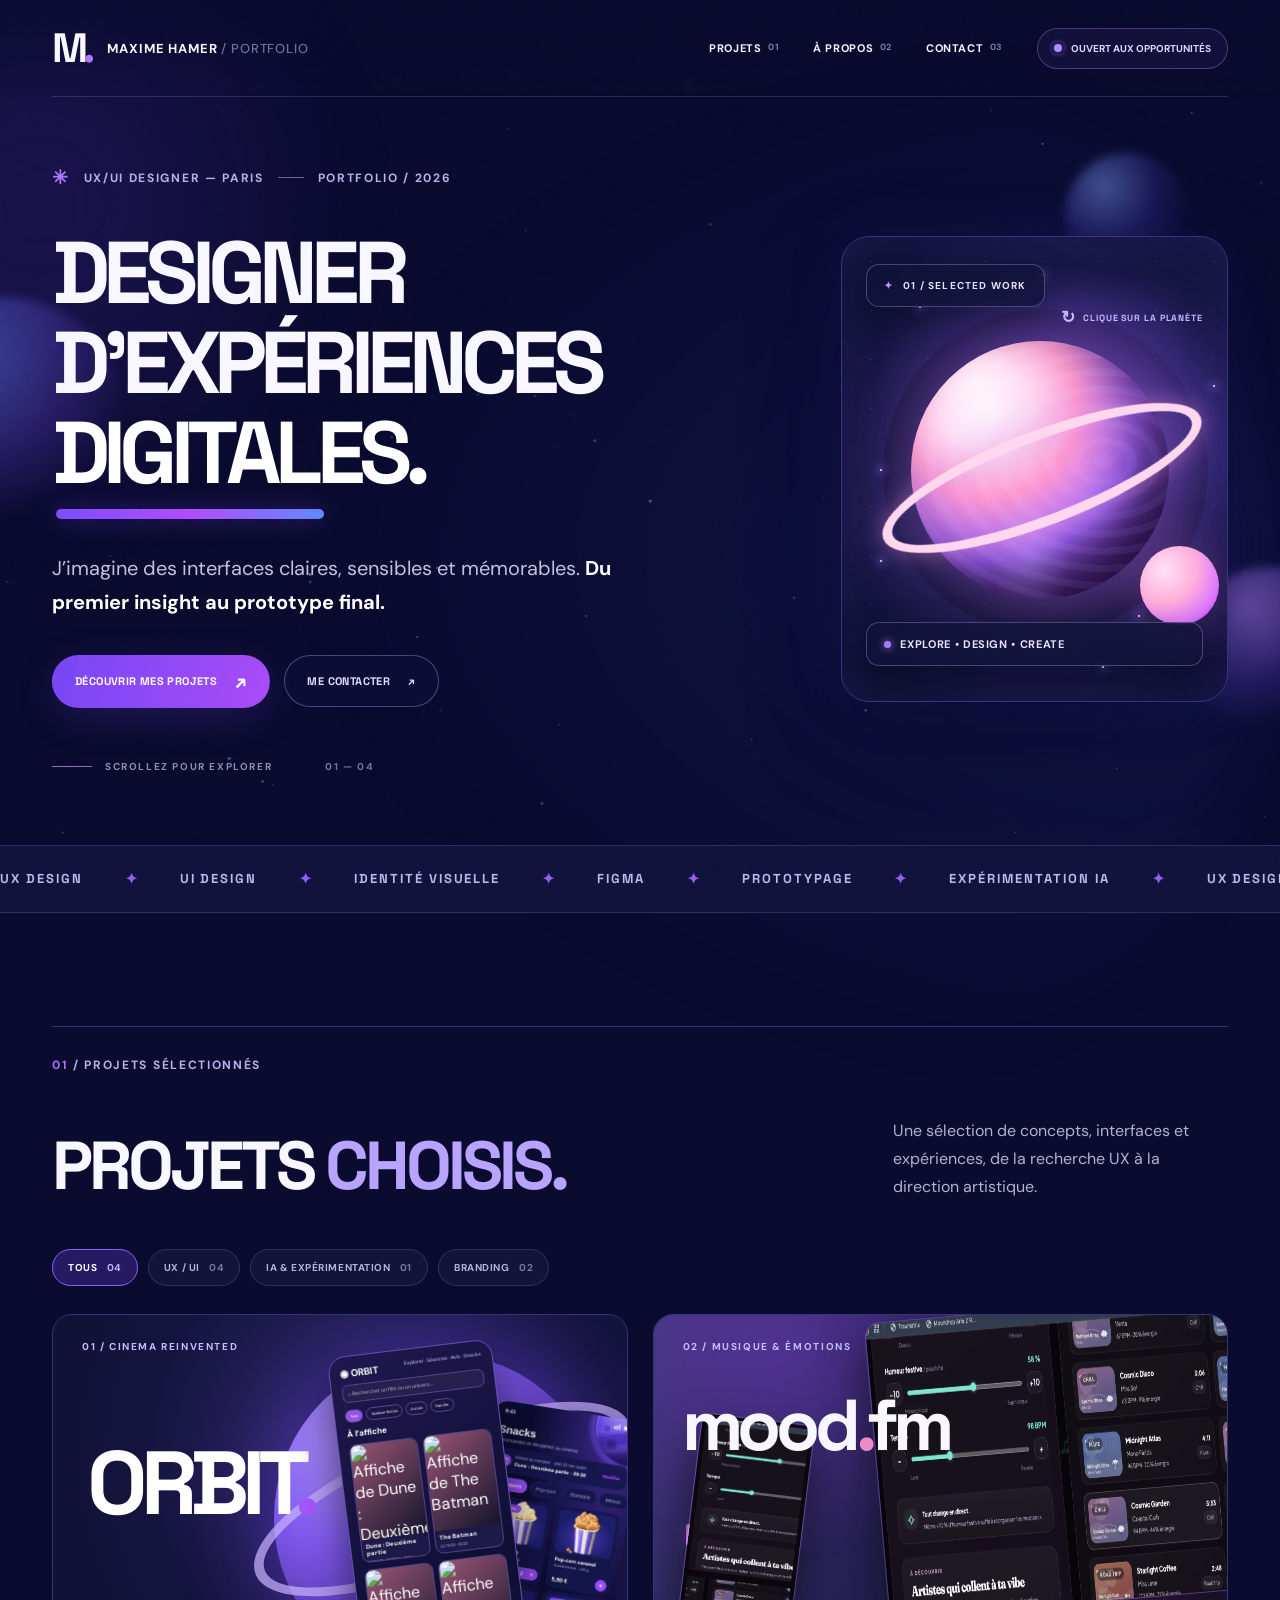
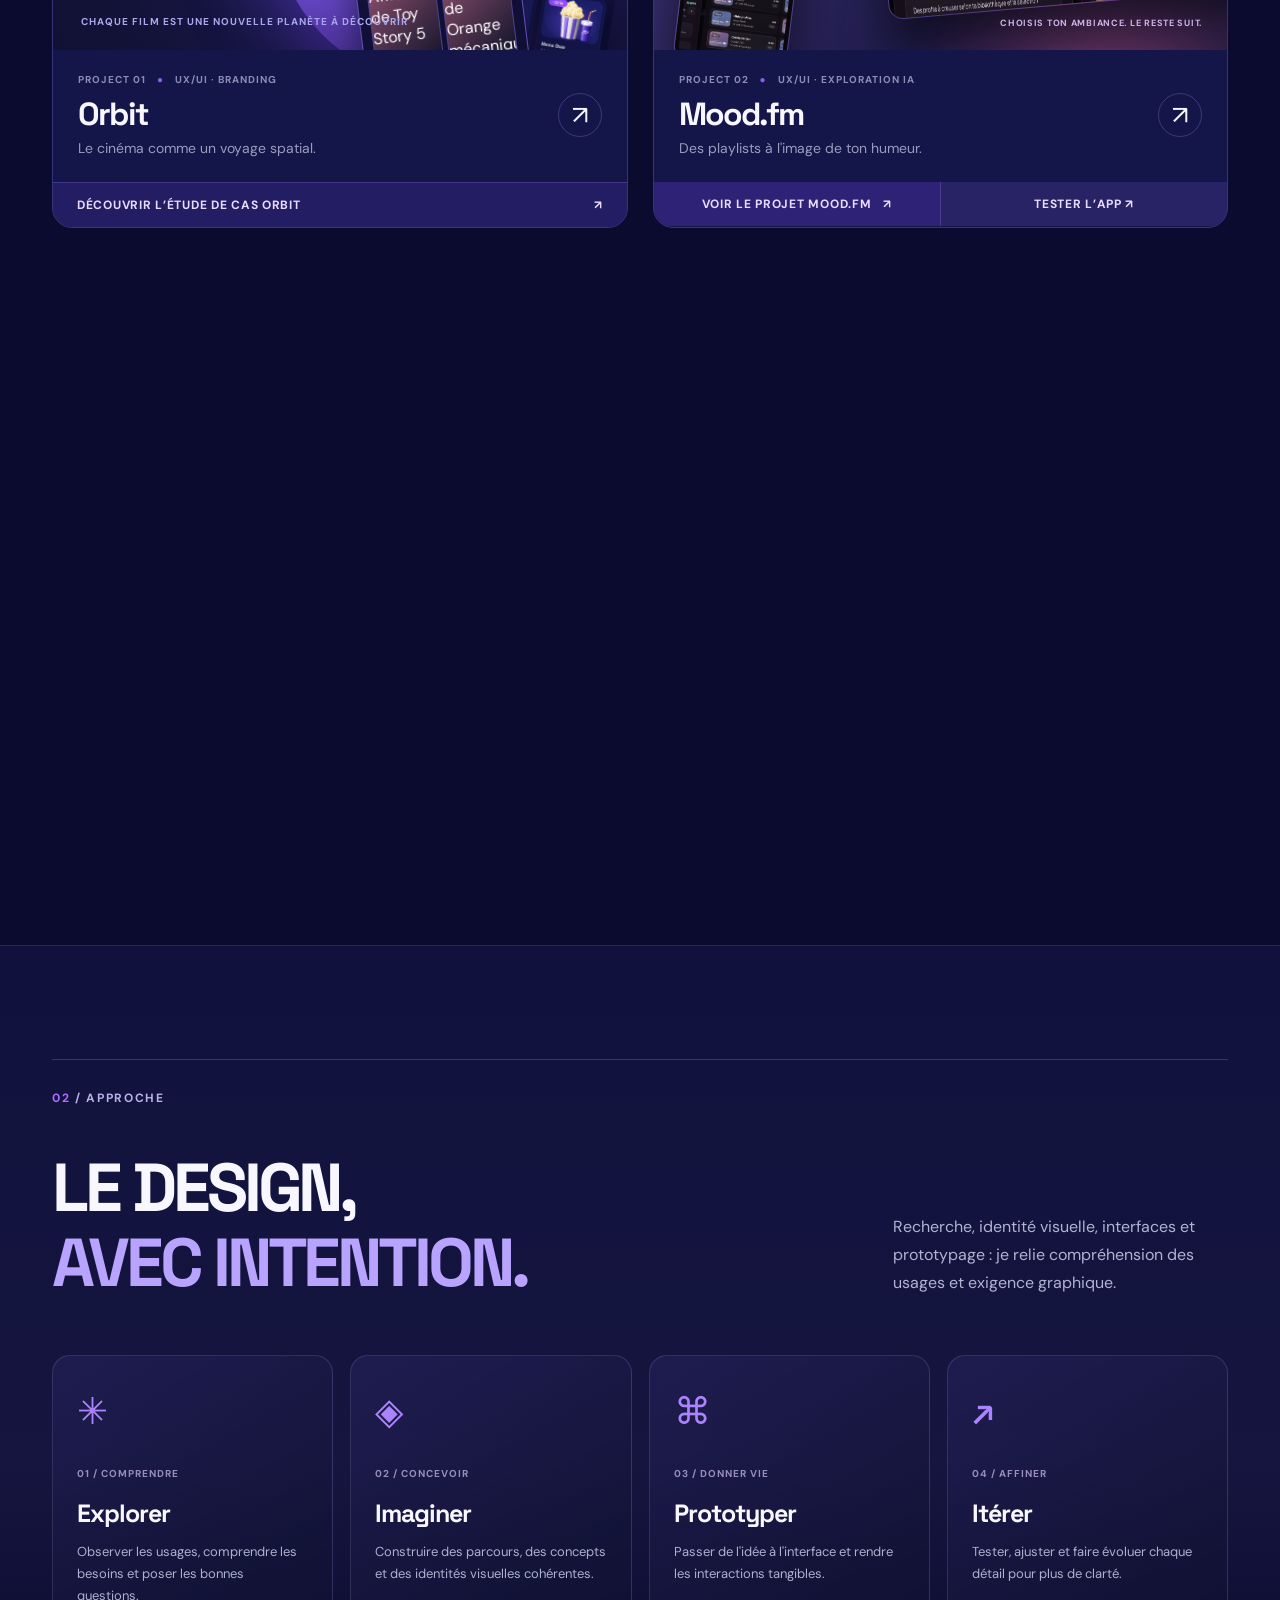
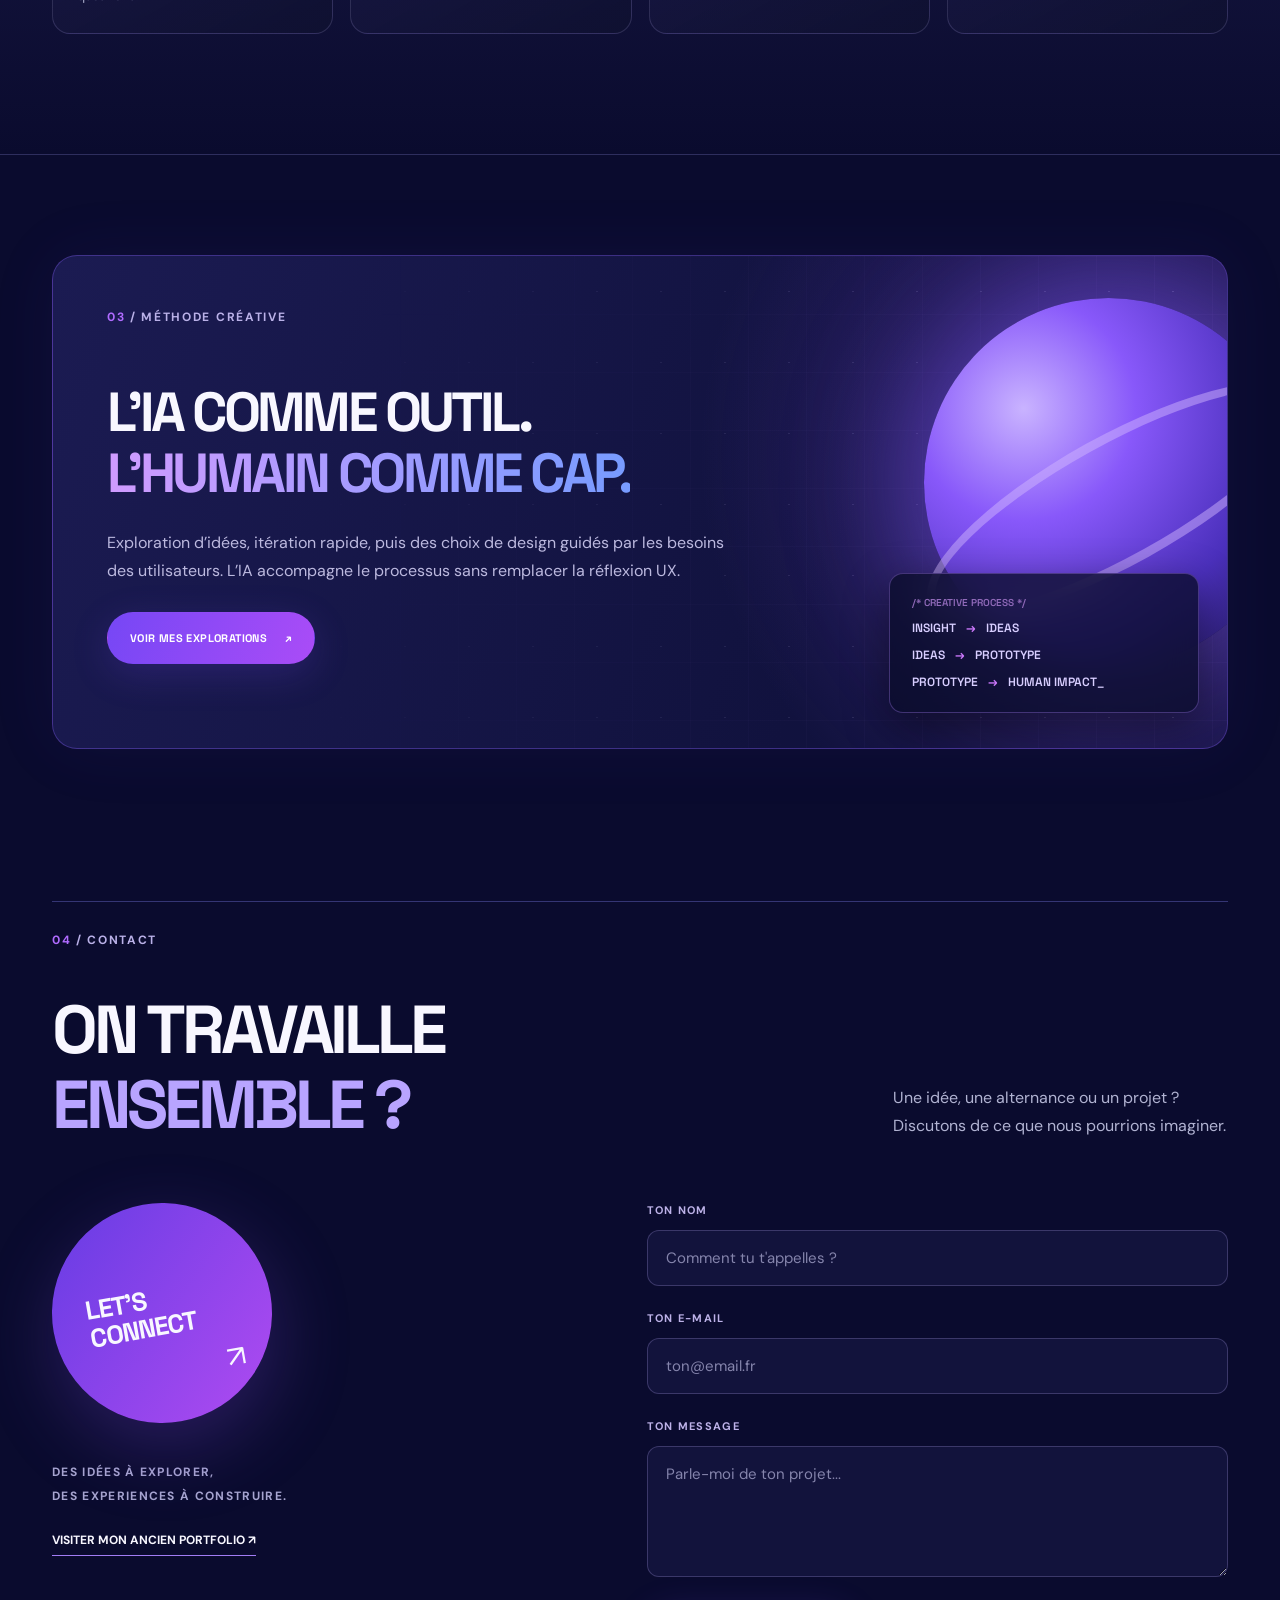
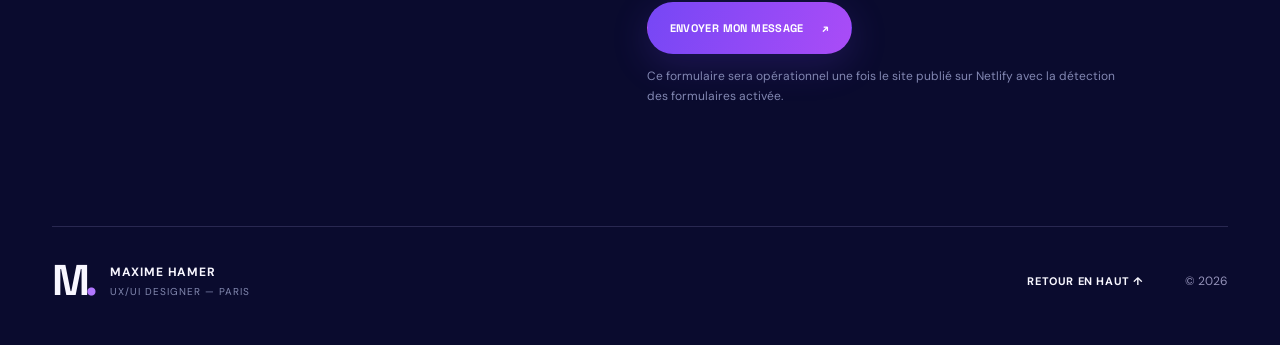
==== commit f8e6dea6: "Active les nouveaux mockups Orbit sur index.html" ====
--- a/index.html
+++ b/index.html
@@ -175,5 +175,6 @@
         <div class="dialog-actions"><a id="dialog-case" class="button button-ghost" href="projets/orbit.html" hidden>VOIR L’ÉTUDE DE CAS ↗</a><a id="dialog-live" class="button button-primary mood-live-link" href="moodfm/index.html" hidden>ESSAYER MOOD.FM EN DIRECT ↗</a><a class="button button-primary dialog-contact" href="#contact">PARLONS DE CE PROJET ↗</a></div>
   </div></dialog>
 <script src="cursor-glow.js" defer></script>
+<script src="orbit-posters-portfolio.js" defer></script>
 </body>
 </html>
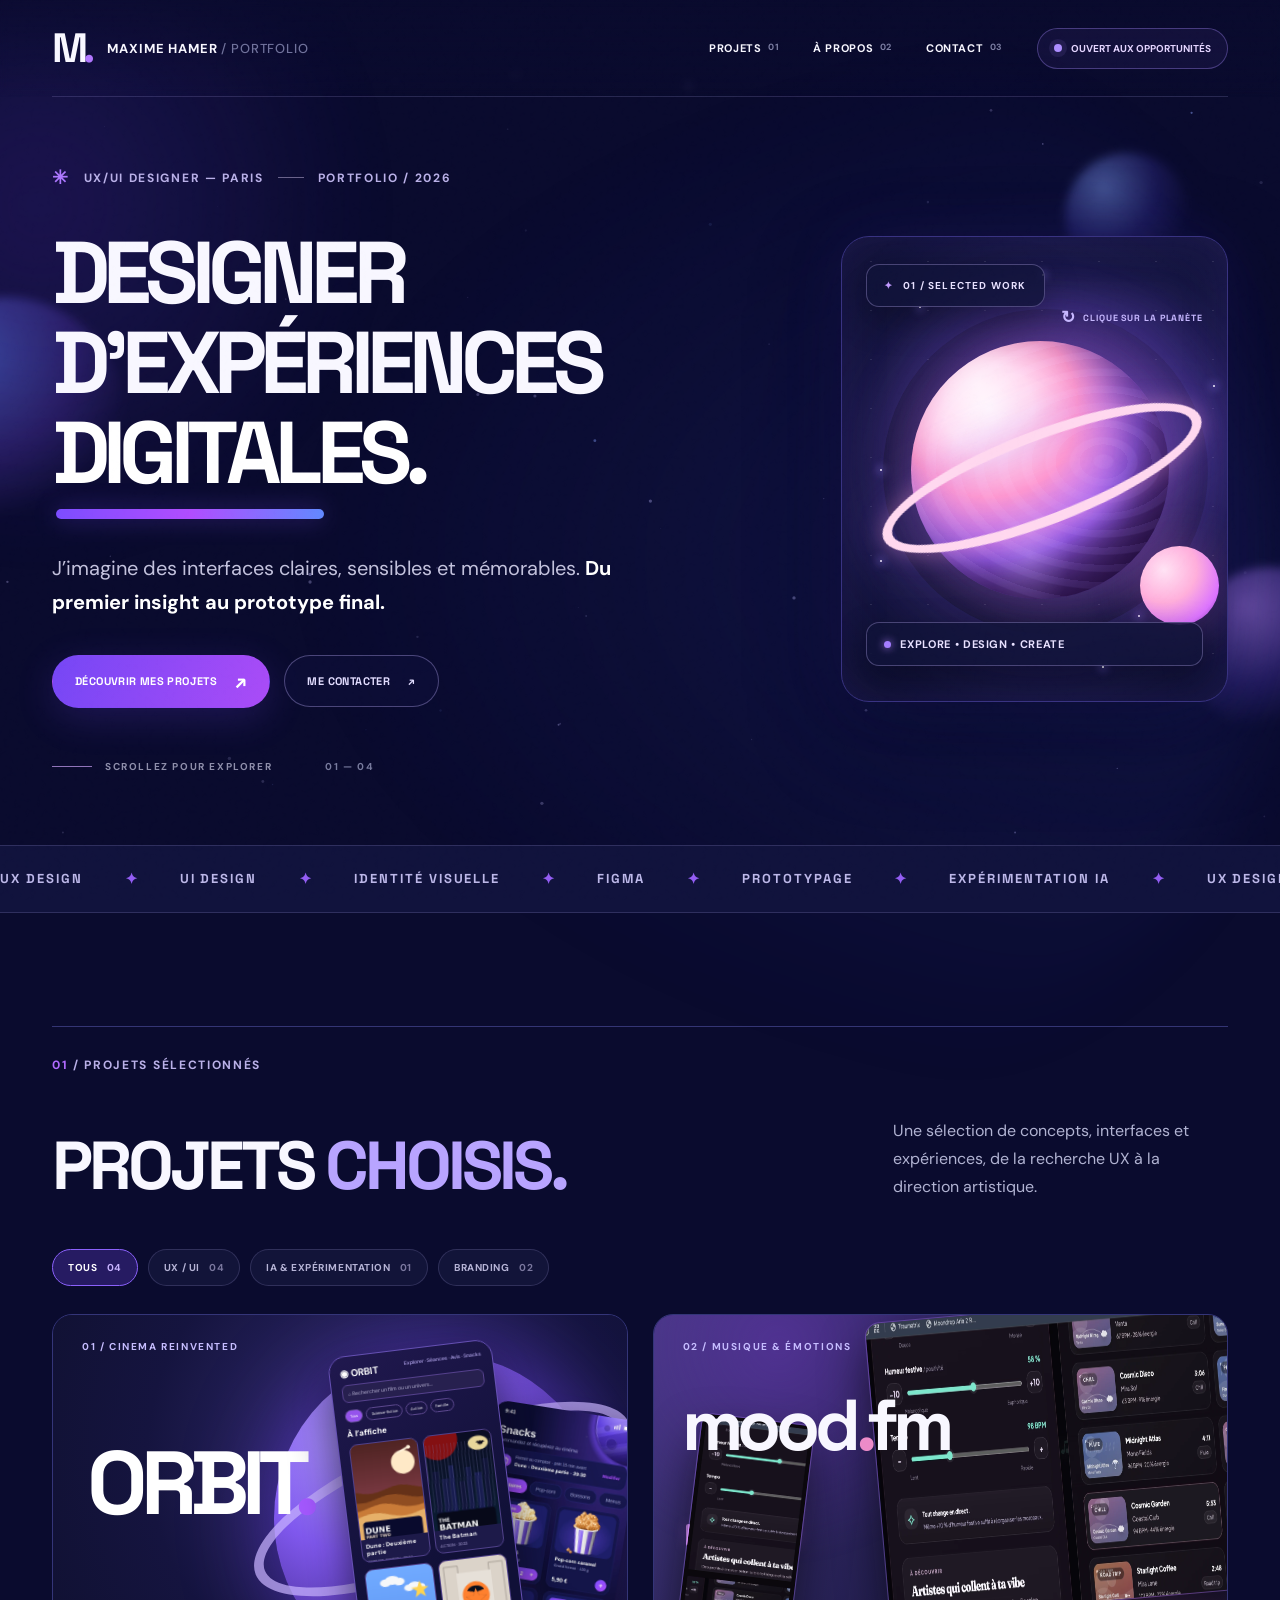
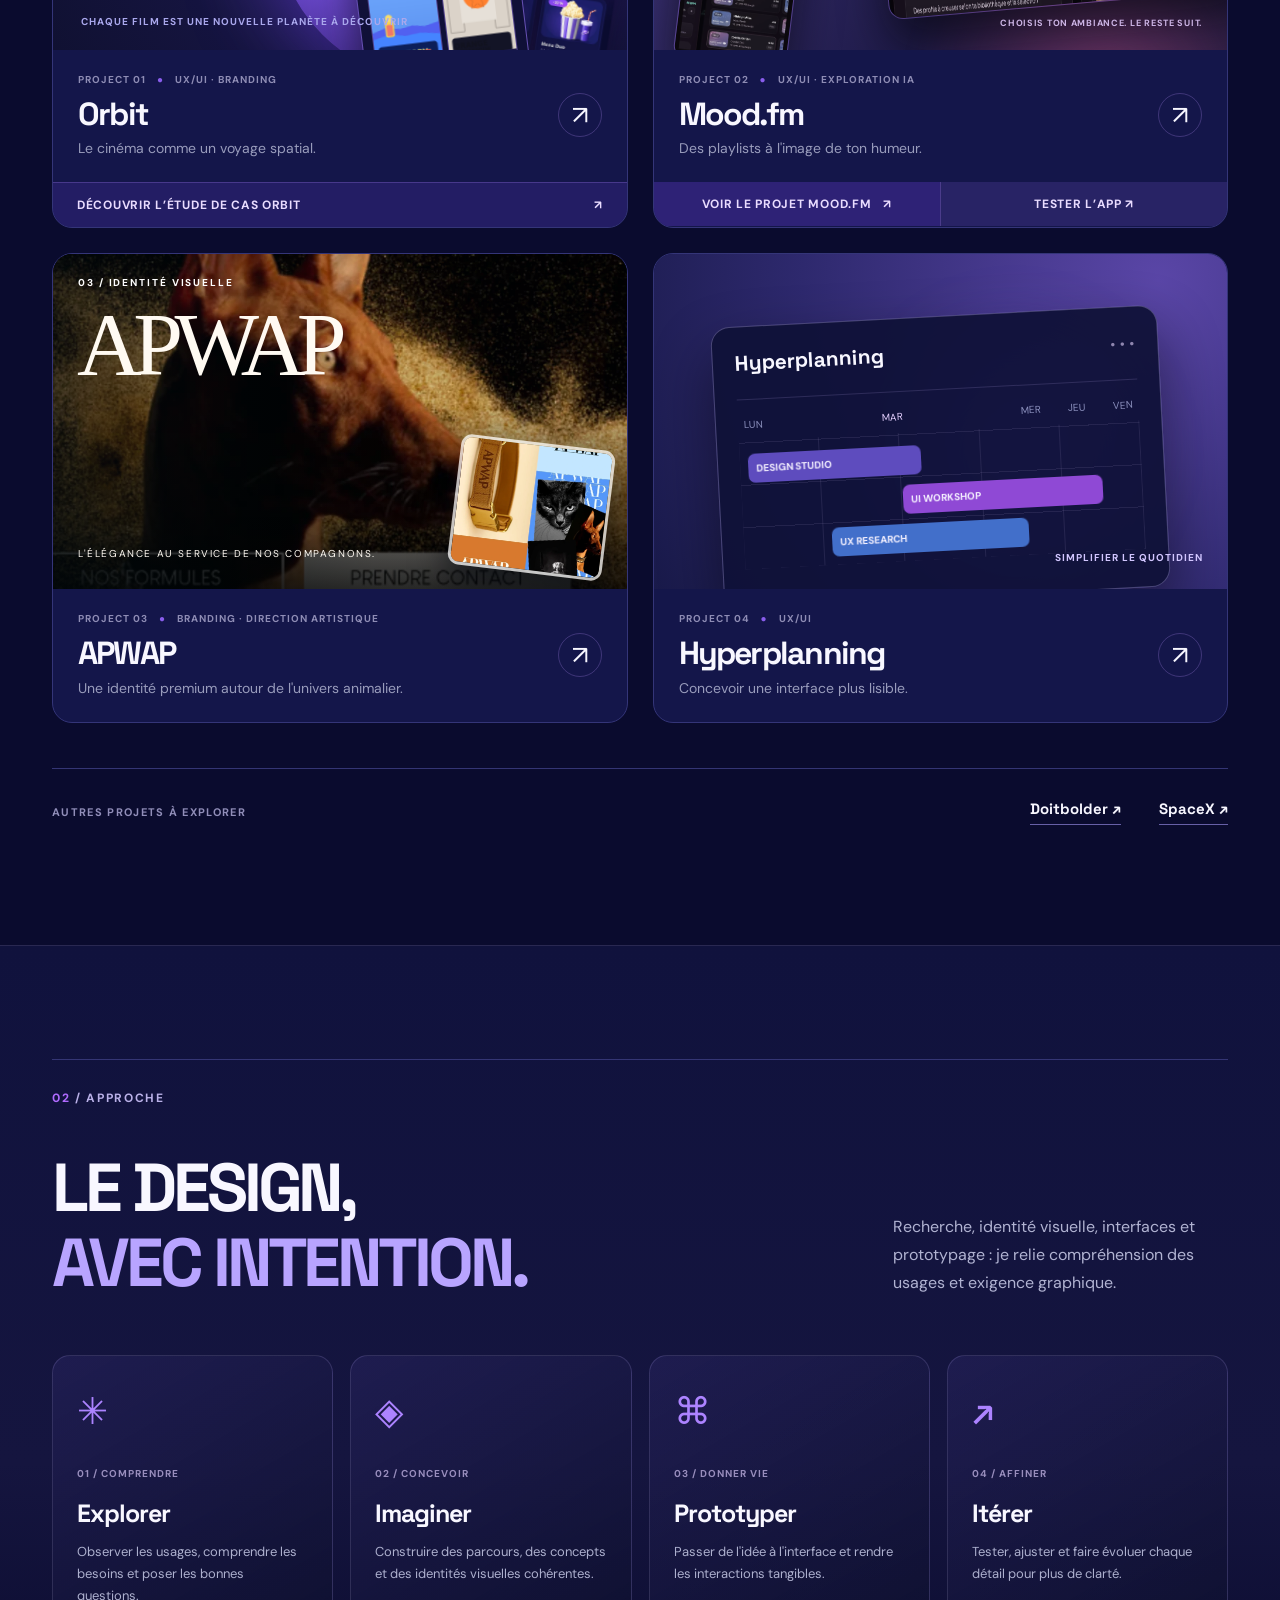
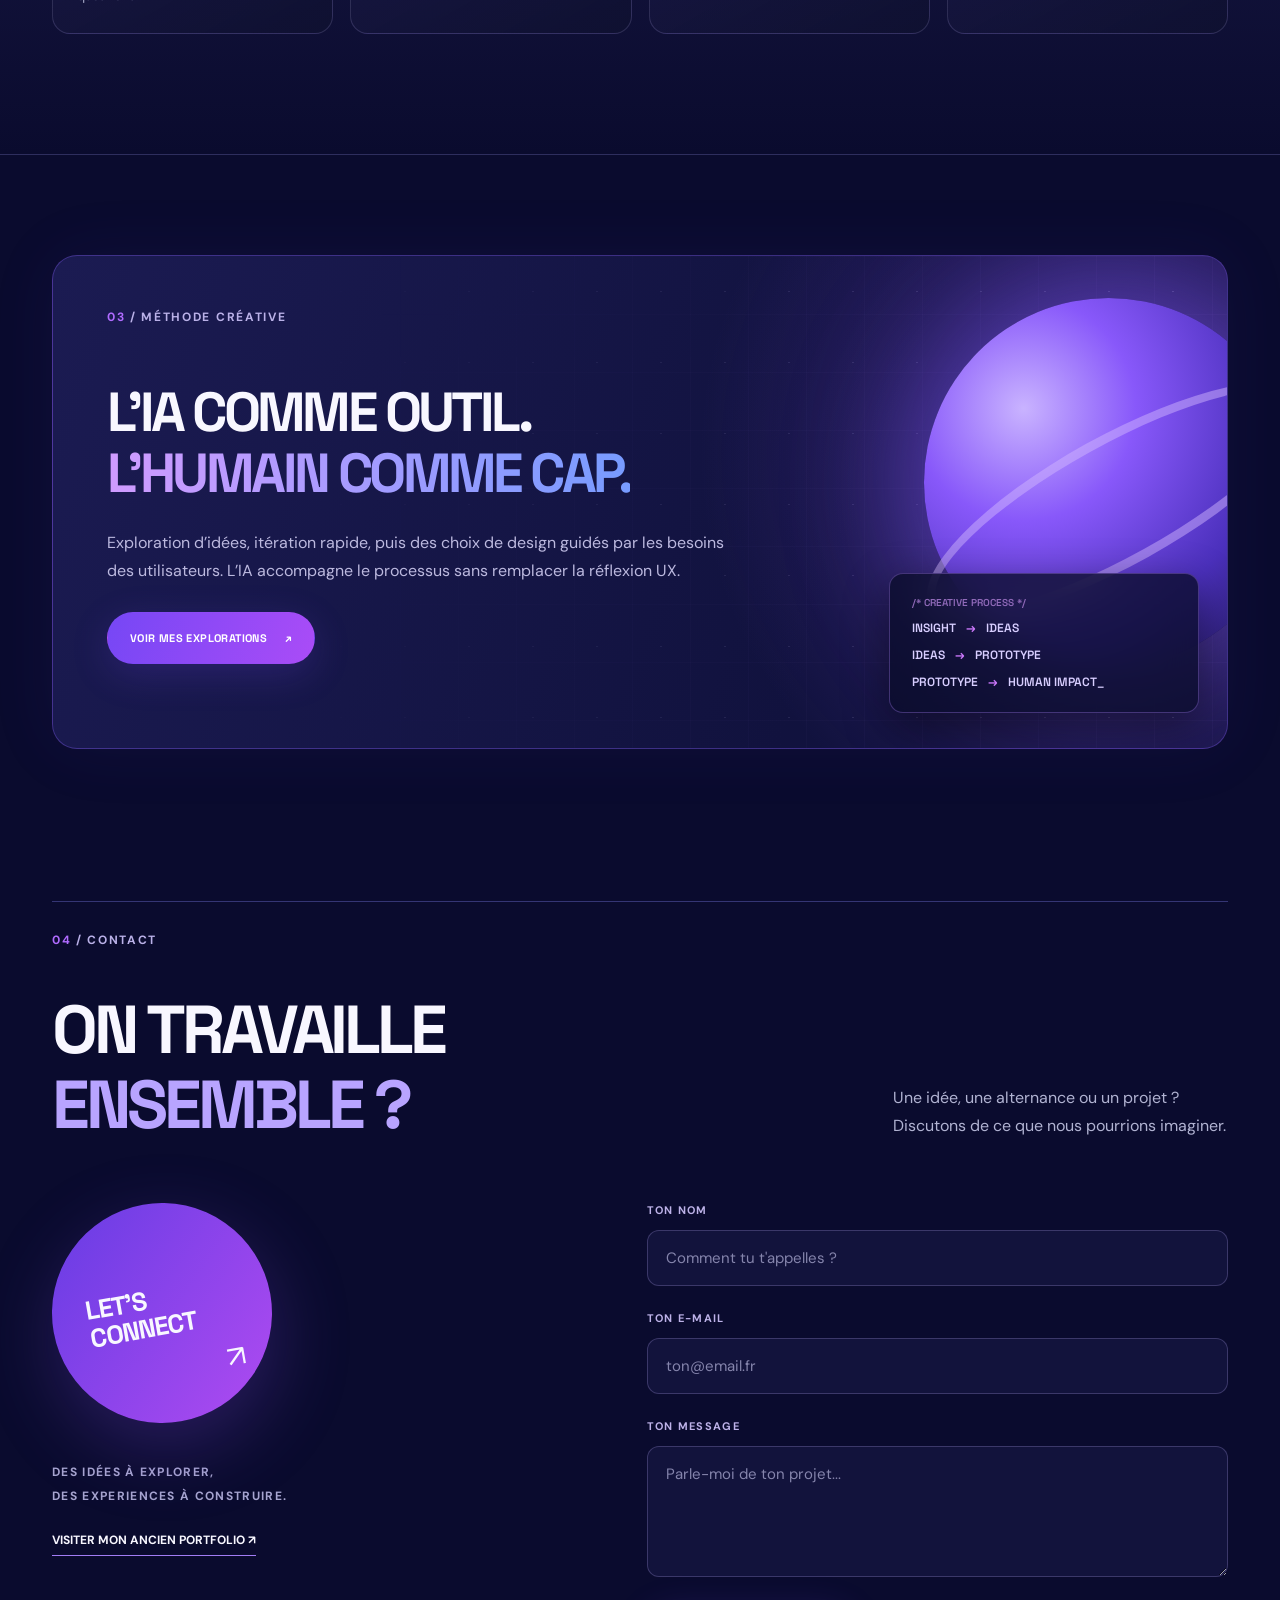
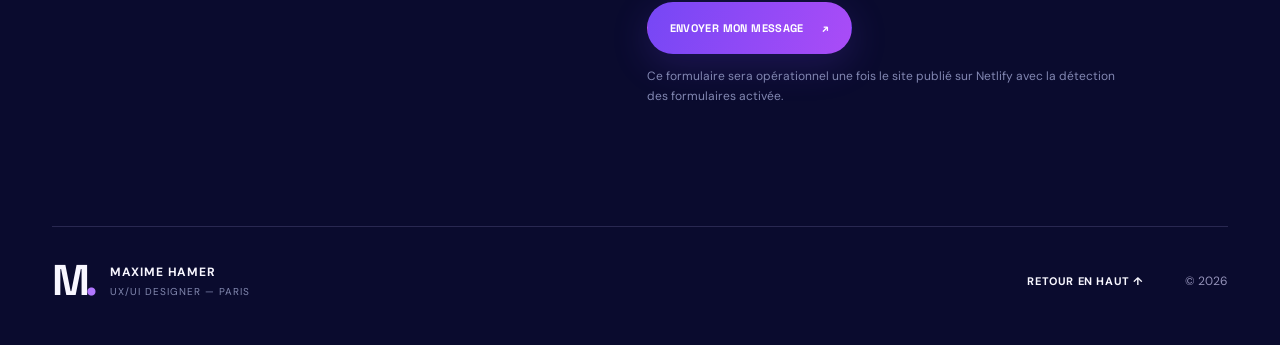
==== commit 70422940: "Force le rechargement du nouveau mockup Orbit et corrige le cache navigateur" ====
--- a/index.html
+++ b/index.html
@@ -175,6 +175,6 @@
         <div class="dialog-actions"><a id="dialog-case" class="button button-ghost" href="projets/orbit.html" hidden>VOIR L’ÉTUDE DE CAS ↗</a><a id="dialog-live" class="button button-primary mood-live-link" href="moodfm/index.html" hidden>ESSAYER MOOD.FM EN DIRECT ↗</a><a class="button button-primary dialog-contact" href="#contact">PARLONS DE CE PROJET ↗</a></div>
   </div></dialog>
 <script src="cursor-glow.js" defer></script>
-<script src="orbit-posters-portfolio.js" defer></script>
+<script src="orbit-posters-portfolio.js?v=20261031-2" defer></script>
 </body>
 </html>
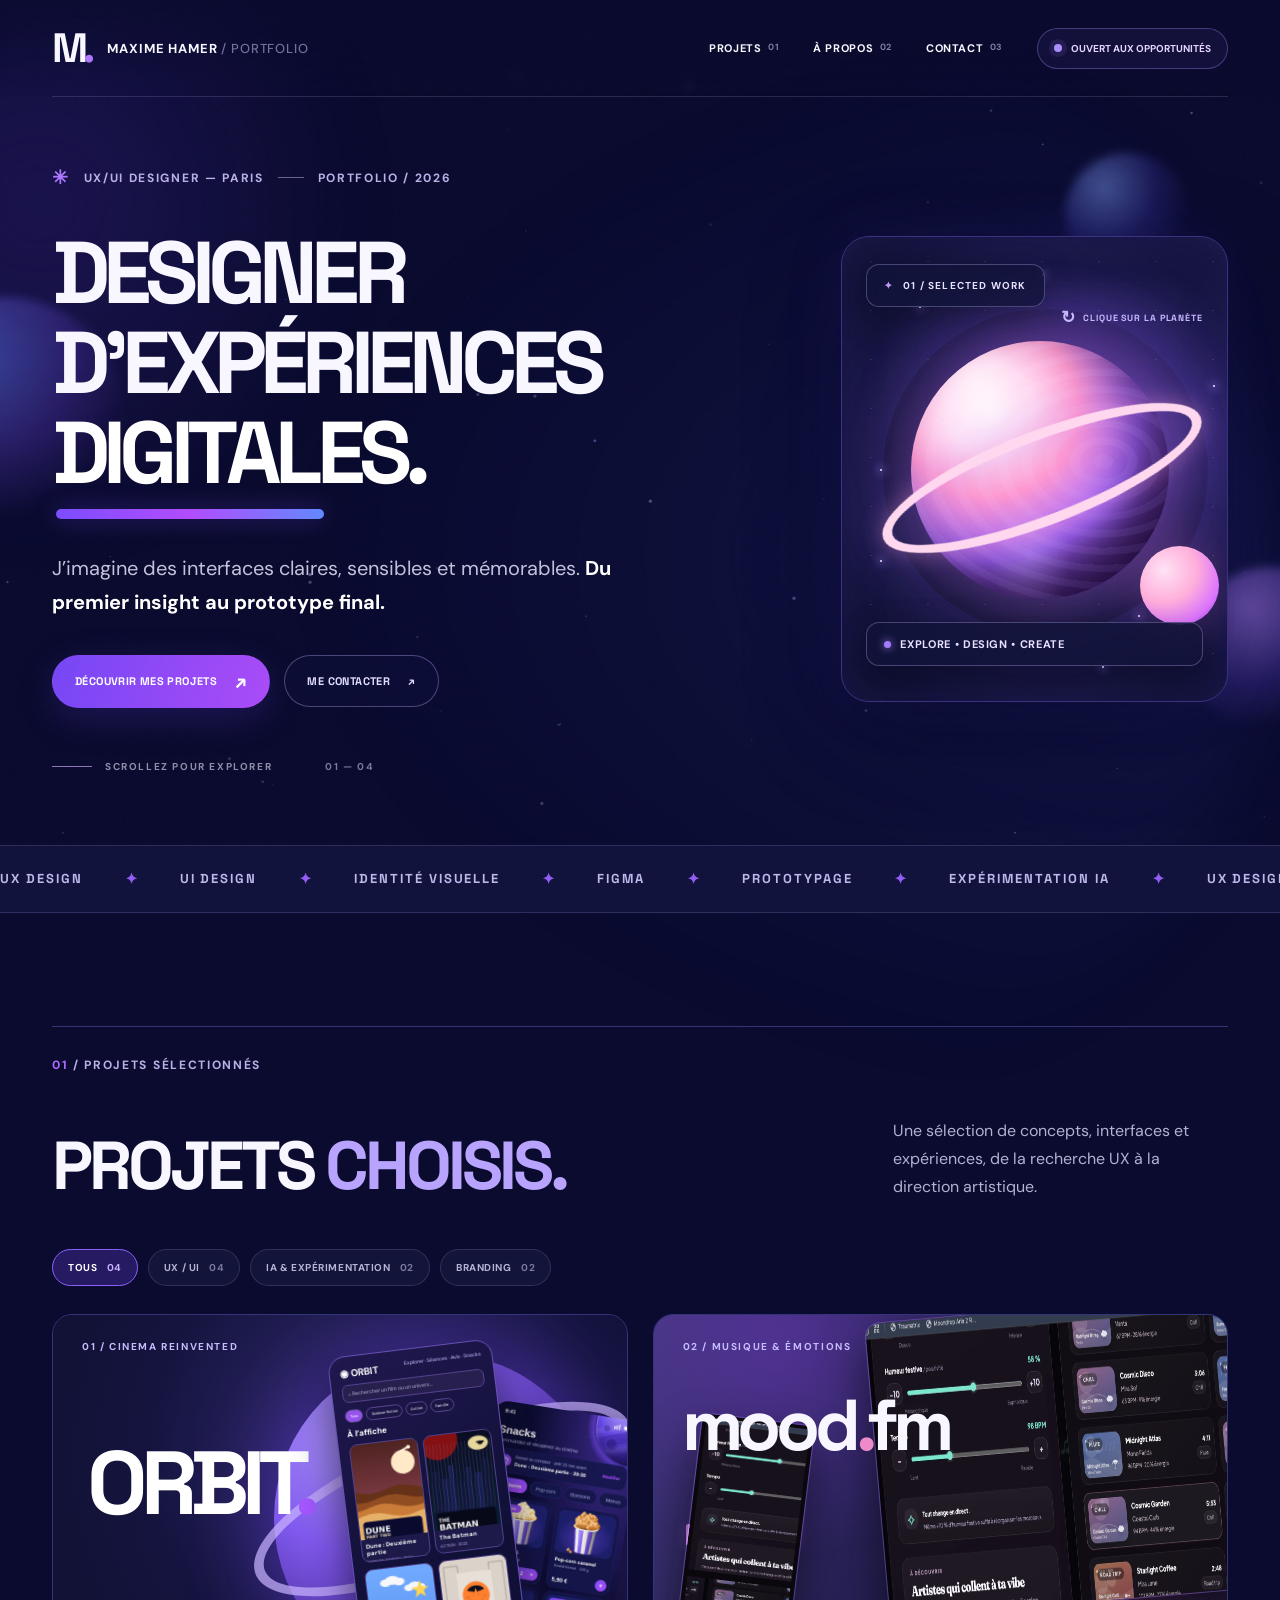
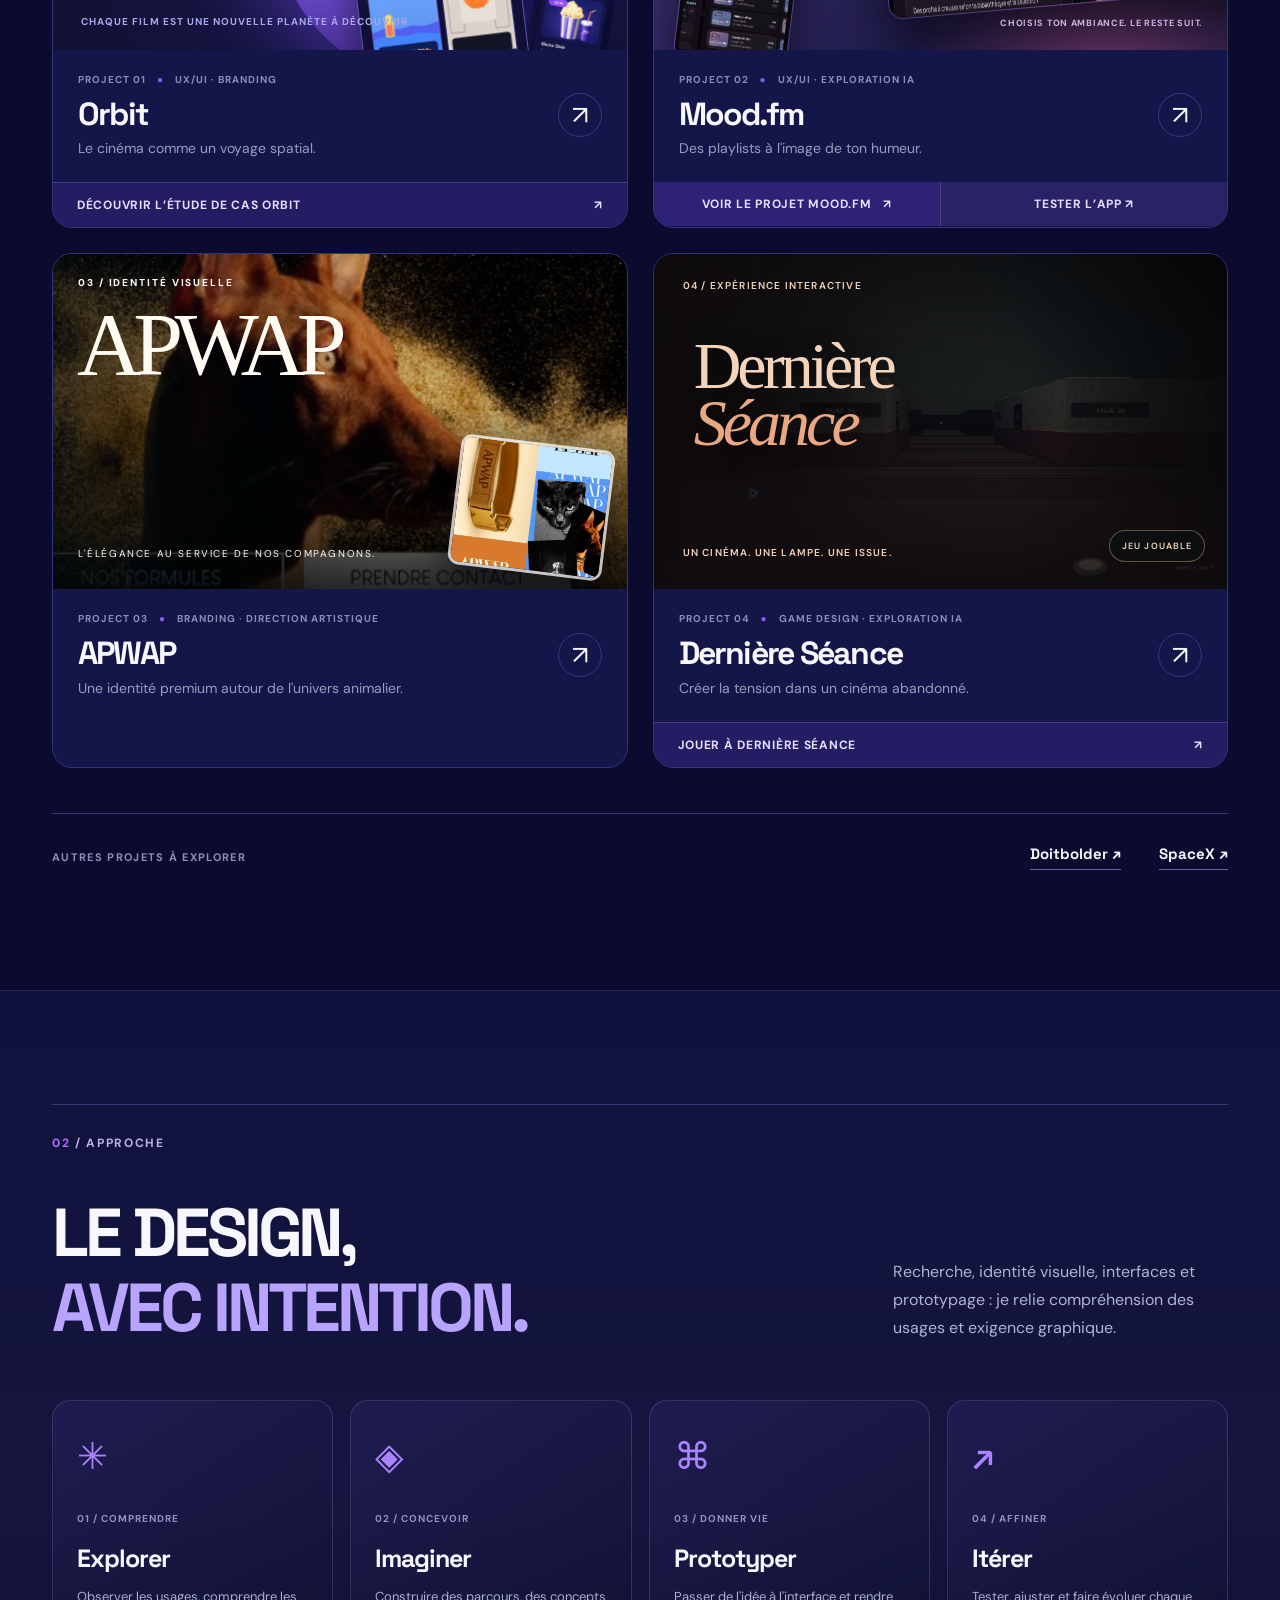
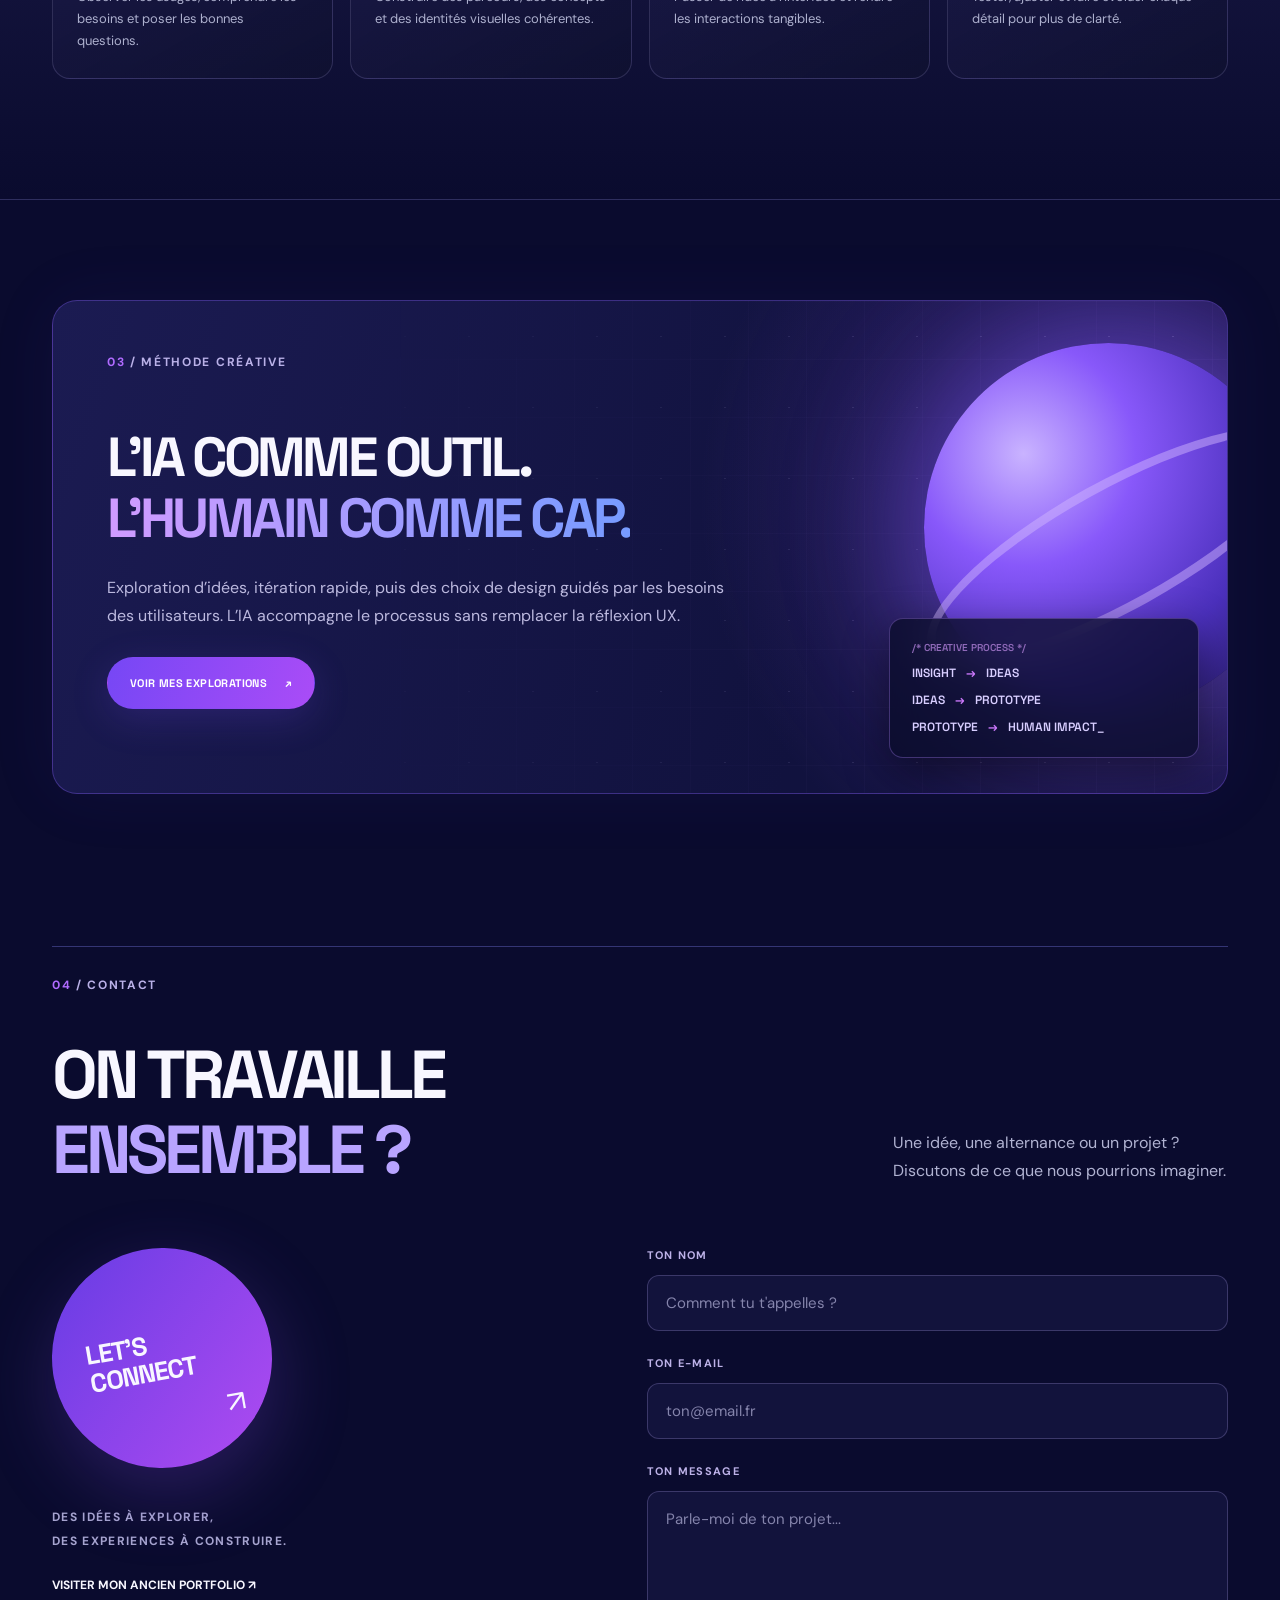
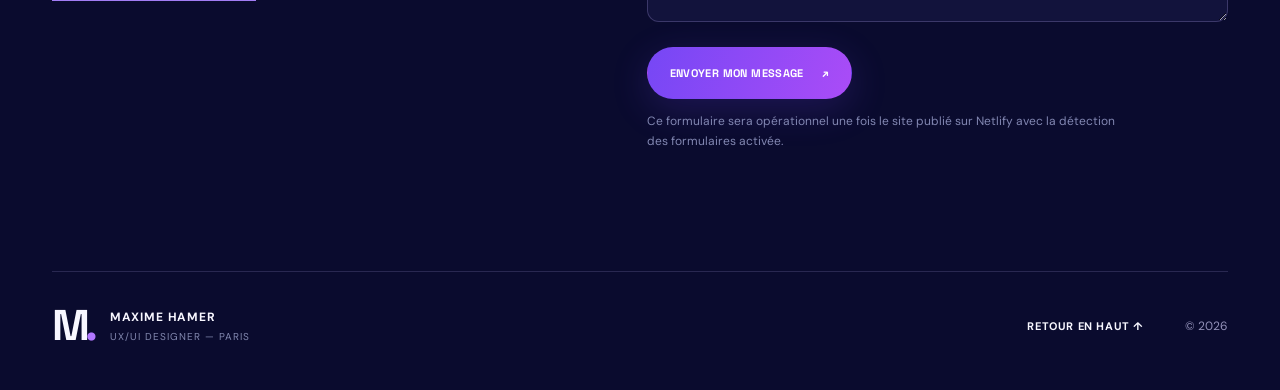
==== commit ebc0b244: "Intègre Dernière Séance au portfolio et remplace Hyperplanning Ajoute le jeu jouable avec lampe torc" ====
--- a/index.html
+++ b/index.html
@@ -4,7 +4,7 @@
   <meta charset="utf-8">
   <meta name="viewport" content="width=device-width, initial-scale=1">
   <meta name="theme-color" content="#0A0B2E">
-  <meta name="description" content="Portfolio de Maxime Hamer, UX/UI designer. Des expériences digitales sensibles, immersives et pensées pour l'humain. Projets Orbit, Mood.fm, design et explorations IA.">
+  <meta name="description" content="Portfolio de Maxime Hamer, UX/UI designer. Des expériences digitales sensibles, immersives et pensées pour l'humain. Projets Orbit, Mood.fm, APWAP et Dernière Séance.">
   <meta property="og:type" content="website">
   <meta property="og:title" content="Maxime Hamer — UX/UI & creative experiences">
   <meta property="og:description" content="Design d'expériences, interfaces et explorations IA.">
@@ -77,7 +77,7 @@
       <div class="project-filters" aria-label="Filtrer les projets" role="group" data-reveal>
         <button class="filter-chip is-active" data-filter="all" type="button" aria-pressed="true">TOUS <span>04</span></button>
         <button class="filter-chip" data-filter="ux" type="button" aria-pressed="false">UX / UI <span>04</span></button>
-        <button class="filter-chip" data-filter="ai" type="button" aria-pressed="false">IA & EXPÉRIMENTATION <span>01</span></button>
+        <button class="filter-chip" data-filter="ai" type="button" aria-pressed="false">IA & EXPÉRIMENTATION <span>02</span></button>
         <button class="filter-chip" data-filter="branding" type="button" aria-pressed="false">BRANDING <span>02</span></button>
       </div>
       <div class="project-grid">
@@ -123,11 +123,19 @@
             <span class="project-meta"><span><span class="project-count">PROJECT 03 <span>●</span> BRANDING · DIRECTION ARTISTIQUE</span><strong>APWAP</strong><small>Une identité premium autour de l'univers animalier.</small></span><span class="project-go" aria-hidden="true">↗</span></span>
           </a>
         </article>
-        <article class="project-card" data-categories="ux" data-reveal>
-          <a class="project-trigger" href="https://maximehamer.framer.website/projects/brand-redefine" target="_blank" rel="noopener noreferrer" aria-label="Voir Hyperplanning sur l'ancien portfolio">
-            <span class="project-art planning-art"><span class="planning-halo"></span><span class="planning-screen"><span class="planning-top"><b>Hyperplanning</b><span>● ● ●</span></span><span class="planning-week">LUN <span>MAR</span> MER JEU VEN</span><span class="planning-columns"><span class="event lavender">DESIGN STUDIO</span><span class="event purple">UI WORKSHOP</span><span class="event blue">UX RESEARCH</span></span></span><span class="planning-sub">SIMPLIFIER LE QUOTIDIEN</span></span>
-            <span class="project-meta"><span><span class="project-count">PROJECT 04 <span>●</span> UX/UI</span><strong>Hyperplanning</strong><small>Concevoir une interface plus lisible.</small></span><span class="project-go" aria-hidden="true">↗</span></span>
-          </a>
+        <article class="project-card" data-categories="ux ai" data-reveal>
+          <button class="project-trigger" type="button" data-project="seance" aria-label="Découvrir le projet Dernière Séance">
+            <span class="project-art seance-art">
+              <img class="seance-cover" src="assets/derniere-seance-gameplay.jpg" width="1365" height="936" loading="lazy" alt="Couloir du cinéma Le Rialto dans Dernière Séance, éclairé à la lampe torche">
+              <span class="seance-shade" aria-hidden="true"></span>
+              <span class="seance-kicker">04 / EXPÉRIENCE INTERACTIVE</span>
+              <span class="seance-title">Dernière<br><em>Séance</em></span>
+              <span class="seance-caption">UN CINÉMA. UNE LAMPE. UNE ISSUE.</span>
+              <span class="seance-badge">JEU JOUABLE</span>
+            </span>
+            <span class="project-meta"><span><span class="project-count">PROJECT 04 <span>●</span> GAME DESIGN · EXPLORATION IA</span><strong>Dernière Séance</strong><small>Créer la tension dans un cinéma abandonné.</small></span><span class="project-go" aria-hidden="true">↗</span></span>
+          </button>
+          <a class="project-demo-link" href="derniere-seance/index.html" aria-label="Jouer à Dernière Séance">JOUER À DERNIÈRE SÉANCE <span aria-hidden="true">↗</span></a>
         </article>
       </div>
       <div id="empty-filter" class="empty-filter" hidden>Aucun projet pour cette catégorie.</div>
--- a/styles.css
+++ b/styles.css
@@ -8,8 +8,8 @@
 .tool-strip{position:relative;border-block:1px solid var(--edge);overflow:hidden;background:#111039;white-space:nowrap;padding:23px 0}.tool-strip-track{display:flex;width:max-content;gap:42px;align-items:center;animation:marquee 35s linear infinite}.tool-strip span{font:700 13px 'Space Grotesk',sans-serif;letter-spacing:.15em;color:#bdb8e9}.tool-strip b{font-size:15px;color:#935df3}
 .section{position:relative;padding-top:113px;padding-bottom:120px}.section-head{border-top:1px solid var(--edge);padding-top:30px;margin-bottom:45px}.section-number{margin:0 0 44px}.section-number span{color:#b06bff}.heading-row{display:flex;justify-content:space-between;gap:40px;align-items:end}.heading-row h2{font-size:clamp(46px,5.3vw,76px);font-weight:700;letter-spacing:-.067em;line-height:1.11;margin:0}.heading-row h2 span{color:#8a6cf9}.heading-row p{max-width:335px;color:#b1b3d2;font-size:16px;line-height:1.75;margin:0 0 3px}.project-filters{display:flex;flex-wrap:wrap;gap:10px;margin-bottom:28px}.filter-chip{background:#121439;border:1px solid var(--edge);color:#b6b4d6;padding:11px 15px;border-radius:99px;font-size:10px;font-weight:700;letter-spacing:.055em;transition:background .2s,border-color .2s,color .2s}.filter-chip span{color:#7b789f;margin-left:7px}.filter-chip:hover,.filter-chip.is-active{border-color:#8b61fb;color:white;background:rgba(124,77,255,.25)}.filter-chip.is-active span{color:#c9b4ff}.project-grid{display:grid;grid-template-columns:repeat(2,minmax(0,1fr));gap:27px}.project-card{border:1px solid var(--edge);background:#111237;border-radius:22px;overflow:hidden;min-width:0;transition:transform .38s cubic-bezier(.2,.6,.3,1),border-color .3s,box-shadow .3s;transform-origin:center}.project-card:hover{transform:translateY(-8px);border-color:#7f69d691;box-shadow:0 26px 55px #02021791,0 0 35px #593ba91a}.project-card[hidden]{display:none!important}.project-trigger{color:inherit;text-align:left;width:100%;display:block;padding:0;background:transparent;border:0}.project-art{display:block;position:relative;height:400px;overflow:hidden;isolation:isolate}.project-art-grain{position:absolute;inset:0;background-image:radial-gradient(#fff 0.6px,transparent 0.6px);background-size:18px 18px;opacity:.09;z-index:1}.project-art img{pointer-events:none}.orbit-art{background:radial-gradient(circle at 65% 43%,#35277f,#0d0c2d 66%);color:white}.orbit-art-caption,.mood-art-caption{position:absolute;top:25px;left:29px;z-index:4;font-size:10px;font-weight:700;letter-spacing:.16em;color:#c6bdff}.orbit-art-title{position:absolute;z-index:3;top:124px;left:6%;font:700 clamp(60px,7vw,112px)/1 'Space Grotesk',sans-serif;letter-spacing:-.085em}.orbit-art-dot{color:#a458ff}.orbit-sphere{position:absolute;width:330px;height:330px;border-radius:50%;right:4%;top:38px;background:radial-gradient(circle at 29% 24%,#b5a2ff,#8058ee 36%,#3a257f 75%,#16143f 91%);box-shadow:0 0 85px #6739e899;transition:transform .6s}.orbit-sphere-ring{position:absolute;right:-3%;top:118px;width:403px;height:132px;border:10px solid #c9b4ffb5;border-radius:50%;transform:rotate(-22deg)}.orbit-mockup{position:absolute;z-index:6;width:165px;height:auto;top:32px;right:20%;filter:drop-shadow(0 22px 22px #080619b3);border-radius:16px;transition:transform .55s ease}.orbit-mockup-front{transform:rotate(-7deg)}.orbit-mockup-back{right:0;top:76px;z-index:5;transform:rotate(9deg) scale(.90)}.project-card:hover .orbit-mockup-front{transform:rotate(-10deg) translateY(-12px)}.project-card:hover .orbit-mockup-back{transform:rotate(12deg) scale(.91) translateY(-7px)}.project-card:hover .orbit-sphere{transform:scale(1.06)}.art-bottom-label{position:absolute;bottom:22px;left:28px;z-index:8;color:#aaa8ed;font-size:10px;letter-spacing:.10em;font-weight:700}.project-meta{display:flex;align-items:center;justify-content:space-between;gap:15px;padding:24px 27px 29px;min-height:137px}.project-count{display:block;font-size:10px;letter-spacing:.1em;color:#8f8db5}.project-count span{padding-inline:8px;color:#895dec}.project-meta strong{display:block;font:700 32px/1.3 'Space Grotesk',sans-serif;letter-spacing:-.055em;margin-top:8px}.project-meta small{display:block;color:#999cbc;font-size:14px;margin-top:4px}.project-go{display:grid;place-items:center;width:44px;height:44px;flex-shrink:0;border:1px solid #5d4c9899;border-radius:50%;font-size:26px;transition:background .25s,transform .25s}.project-card:hover .project-go{transform:rotate(45deg);background:#673ed3}
 .mood-art{background:radial-gradient(circle at 78% 30%,#61316980,transparent 42%),linear-gradient(130deg,#25164f 0%,#17102e 55%,#160c21 100%)}.mood-aura{position:absolute;width:450px;height:460px;background:radial-gradient(circle,#6a36b87c,transparent 66%);top:-200px;left:-100px;filter:blur(9px)}.mood-aura-2{background:radial-gradient(circle,#de5e9770,transparent 66%);top:150px;left:260px;width:380px}.mood-art-title{position:absolute;top:74px;left:28px;font:700 72px/1 'Space Grotesk',sans-serif;letter-spacing:-.07em;z-index:6}.mood-art-title span{color:#ec8bc8}.mood-interface{position:absolute;box-shadow:0 24px 45px #05050a99;border:1px solid #ba87ff47;transition:transform .6s ease}.mood-interface-main{width:365px;bottom:45px;right:-14px;border-radius:15px;transform:rotate(-5deg)}.mood-interface-mobile{height:246px;width:auto;bottom:-14px;left:33px;z-index:5;border-radius:12px;transform:rotate(7deg)}.project-card:hover .mood-interface-main{transform:rotate(-2deg) translateY(-8px)}.project-card:hover .mood-interface-mobile{transform:rotate(4deg) translateY(-11px)}.mood-equalizer{position:absolute;display:flex;align-items:end;gap:7px;left:32px;top:180px;height:51px;z-index:1}.mood-equalizer i{width:5px;border-radius:6px;background:#d992fb;animation:equalizer 1.45s ease-in-out infinite alternate;height:22px;box-shadow:0 0 12px #b464ef70}.mood-equalizer i:nth-child(2n){height:45px;animation-delay:-.5s}.mood-equalizer i:nth-child(3n){height:13px;animation-delay:-.9s;background:#6e82fa}.mood-art-footer{position:absolute;bottom:21px;right:25px;z-index:8;color:#cdb5e6;font-size:9px;font-weight:700;letter-spacing:.08em}
-.apwap-art{background:radial-gradient(circle at 20% 10%,#314aad,#0a1536 65%)}.apwap-grid{position:absolute;inset:0;background-image:linear-gradient(#ffffff0c 1px,transparent 1px),linear-gradient(90deg,#ffffff0c 1px,transparent 1px);background-size:44px 44px;mask-image:linear-gradient(0deg,transparent,#000)}.apwap-mark{position:absolute;top:45px;left:38px;font:700 83px 'Space Grotesk',sans-serif;letter-spacing:-.085em;z-index:3}.apwap-mark span{font-size:17px;vertical-align:top;letter-spacing:0}.apwap-orb{position:absolute;right:15%;top:124px;width:236px;height:236px;border-radius:50%;background:radial-gradient(circle at 30% 22%,#99f4d9,#4fbecf 40%,#316dcb 73%,#172d6f);box-shadow:0 0 70px #468ac944}.apwap-pane{position:absolute;left:42px;bottom:24px;display:flex;flex-direction:column;gap:14px;width:236px;min-height:196px;z-index:3;padding:21px;background:rgba(10,25,62,.55);border:1px solid #9cc9ff61;border-radius:20px;backdrop-filter:blur(10px)}.apwap-pane>span{font-size:11px;letter-spacing:.12em;color:#a8cbed}.apwap-pane>b{font:700 27px/1.1 'Space Grotesk',sans-serif;letter-spacing:-.045em}.apwap-pane i{font-style:normal;font-size:10px;font-weight:700;color:#9accfc}.apwap-sub,.planning-sub{position:absolute;right:24px;bottom:25px;font-size:10px;letter-spacing:.1em;color:#d2c6ff;font-weight:700}
-.planning-art{background:radial-gradient(circle at 88% 8%,#6844d7,#162052 63%,#0b1138)}.planning-halo{position:absolute;left:36%;top:44px;width:310px;height:310px;background:radial-gradient(circle,#7b5fff88,transparent 70%);filter:blur(25px)}.planning-screen{position:absolute;top:62px;left:11%;right:11%;height:282px;display:block;padding:22px;background:rgba(15,17,56,.94);border-radius:19px;border:1px solid #c9bdff4d;box-shadow:0 28px 60px #0007;transform:perspective(800px) rotate(-3deg);transition:transform .6s}.project-card:hover .planning-screen{transform:perspective(800px) rotate(-1deg) translateY(-6px)}.planning-top{display:flex;justify-content:space-between;align-items:center;padding-bottom:23px;border-bottom:1px solid #9184bd3b}.planning-top b{font:700 21px 'Space Grotesk',sans-serif}.planning-top>span{color:#8f86af;letter-spacing:.17em;font-size:8px}.planning-week{display:flex;justify-content:space-between;word-spacing:24px;font-size:10px;color:#8c91be;padding:18px 6px 10px}.planning-week>span{color:#e5d0ff}.planning-columns{position:relative;display:block;height:128px;background:repeating-linear-gradient(90deg,transparent 0,transparent calc(20% - 1px),#867caa2b calc(20% - 1px),#867caa2b 20%),repeating-linear-gradient(0deg,transparent 0,transparent calc(33% - 1px),#867caa29 calc(33% - 1px),#867caa29 33%)}.event{position:absolute;border-radius:7px;display:flex;align-items:center;padding:8px;color:#f6f2ff;font-size:10px;font-weight:700}.event.lavender{top:13px;left:2%;width:43%;background:#5e4cbe}.event.purple{top:52px;left:40%;width:50%;background:#8f49d5}.event.blue{top:91px;left:22%;width:49%;background:#426fca}.empty-filter{padding:40px;text-align:center;border:1px solid var(--edge);border-radius:20px;color:var(--muted)}.more-projects{border-top:1px solid var(--edge);margin-top:45px;padding-top:30px;display:flex;justify-content:space-between;align-items:center;gap:25px}.more-projects>span{font-size:11px;letter-spacing:.12em;color:#918eb9;font-weight:700}.more-projects>div{display:flex;gap:38px;flex-wrap:wrap}.more-projects a{font:700 15px 'Space Grotesk',sans-serif;border-bottom:1px solid #6760a7;padding-bottom:6px;transition:color .2s}.more-projects a:hover{color:#c5a4ff}
+.apwap-art{background:radial-gradient(circle at 20% 10%,#314aad,#0a1536 65%)}.apwap-grid{position:absolute;inset:0;background-image:linear-gradient(#ffffff0c 1px,transparent 1px),linear-gradient(90deg,#ffffff0c 1px,transparent 1px);background-size:44px 44px;mask-image:linear-gradient(0deg,transparent,#000)}.apwap-mark{position:absolute;top:45px;left:38px;font:700 83px 'Space Grotesk',sans-serif;letter-spacing:-.085em;z-index:3}.apwap-mark span{font-size:17px;vertical-align:top;letter-spacing:0}.apwap-orb{position:absolute;right:15%;top:124px;width:236px;height:236px;border-radius:50%;background:radial-gradient(circle at 30% 22%,#99f4d9,#4fbecf 40%,#316dcb 73%,#172d6f);box-shadow:0 0 70px #468ac944}.apwap-pane{position:absolute;left:42px;bottom:24px;display:flex;flex-direction:column;gap:14px;width:236px;min-height:196px;z-index:3;padding:21px;background:rgba(10,25,62,.55);border:1px solid #9cc9ff61;border-radius:20px;backdrop-filter:blur(10px)}.apwap-pane>span{font-size:11px;letter-spacing:.12em;color:#a8cbed}.apwap-pane>b{font:700 27px/1.1 'Space Grotesk',sans-serif;letter-spacing:-.045em}.apwap-pane i{font-style:normal;font-size:10px;font-weight:700;color:#9accfc}.apwap-sub{position:absolute;right:24px;bottom:25px;font-size:10px;letter-spacing:.1em;color:#d2c6ff;font-weight:700}
+.empty-filter{padding:40px;text-align:center;border:1px solid var(--edge);border-radius:20px;color:var(--muted)}.more-projects{border-top:1px solid var(--edge);margin-top:45px;padding-top:30px;display:flex;justify-content:space-between;align-items:center;gap:25px}.more-projects>span{font-size:11px;letter-spacing:.12em;color:#918eb9;font-weight:700}.more-projects>div{display:flex;gap:38px;flex-wrap:wrap}.more-projects a{font:700 15px 'Space Grotesk',sans-serif;border-bottom:1px solid #6760a7;padding-bottom:6px;transition:color .2s}.more-projects a:hover{color:#c5a4ff}
 .approach{background:linear-gradient(180deg,#101138,#111038 65%,#0b0d2d);border-block:1px solid var(--edge)}.steps-grid{display:grid;grid-template-columns:repeat(4,minmax(0,1fr));gap:17px;margin-top:55px}.step{background:linear-gradient(150deg,rgba(45,40,104,.42),rgba(15,17,48,.8));border:1px solid var(--edge);padding:32px 24px 27px;border-radius:18px;min-height:268px;transition:background .25s,border-color .25s,transform .25s}.step:hover{background:linear-gradient(150deg,rgba(71,46,154,.55),rgba(18,20,60,.85));border-color:#765dd080;transform:translateY(-5px)}.step-symbol{display:block;font:500 37px 'Space Grotesk',sans-serif;color:#ac83ff;margin-bottom:26px}.step-index{font-size:10px;letter-spacing:.1em;color:#998ebd;font-weight:700}.step h3{font:700 25px 'Space Grotesk',sans-serif;letter-spacing:-.04em;margin:15px 0 12px}.step p{font-size:13px;line-height:1.66;color:#adb0ce;margin:0}
 .ai-section{padding-top:100px;padding-bottom:100px}.ai-panel{min-height:494px;position:relative;overflow:hidden;isolation:isolate;border:1px solid #8b61fe57;border-radius:25px;background:radial-gradient(circle at 85% 40%,#5830ac66,transparent 36%),linear-gradient(115deg,#1d1757,#11123f 63%);box-shadow:0 0 68px #5b3cce14}.ai-panel::before{content:"";position:absolute;inset:0;opacity:.45;background-image:linear-gradient(90deg,transparent 98%,#ba94ff19 99%),linear-gradient(0deg,transparent 98%,#ba94ff19 99%);background-size:58px 58px;mask-image:linear-gradient(to right,transparent 20%,black)}.ai-copy{max-width:765px;position:relative;z-index:4;padding:53px 54px 53px}.ai-copy .section-number{margin-bottom:57px}.ai-copy h2{font-size:clamp(37px,4.3vw,65px);line-height:1.11;letter-spacing:-.065em;margin:0 0 25px}.ai-copy h2 span{background:linear-gradient(90deg,#d09bff,#779bff);color:transparent;-webkit-background-clip:text;background-clip:text}.ai-copy>p:not(.section-number){font-size:16px;line-height:1.75;max-width:630px;color:#bcb9df;margin:0 0 27px}.ai-panel-orb{position:absolute;right:-66px;top:42px;width:369px;height:369px;border-radius:50%;background:radial-gradient(circle at 27% 30%,#c9b3ff,#8858fa 30%,#4b30bc 65%,#21195c 93%);box-shadow:0 0 120px 20px #825cff77;animation:float-slow 13s ease-in-out infinite}.ai-panel-orb-ring{position:absolute;right:-104px;top:180px;width:428px;height:129px;border:9px solid #d0b6fc7c;border-radius:50%;transform:rotate(-29deg)}.ai-code{position:absolute;z-index:5;right:28px;bottom:35px;width:310px;padding:22px;background:rgba(10,12,41,.78);backdrop-filter:blur(16px);border:1px solid #ad84ff52;border-radius:14px;box-shadow:0 15px 45px #0007;display:flex;flex-direction:column;gap:11px;font:600 12px 'Space Grotesk',monospace;color:#d8ceff}.ai-code>span:first-child{color:#906ab9;font-size:10px}.ai-code-line b{color:#c977f8;padding:0 7px}.caret{animation:blink 1.1s step-start infinite}.ai-panel-stars{position:absolute;inset:0;background-image:radial-gradient(#d5cbff66 1px,transparent 1px);background-size:64px 71px;mask-image:linear-gradient(to left,#000,transparent 80%);opacity:.5}
 .contact{padding-top:52px}.contact-grid{display:grid;grid-template-columns:.8fr 1fr;gap:11%;margin-top:60px}.contact-aside{display:flex;flex-direction:column;align-items:flex-start}.contact-disc{width:220px;height:220px;display:flex;align-items:center;justify-content:space-between;padding:35px;border-radius:50%;background:linear-gradient(135deg,#663ce4,#b04bf1);box-shadow:0 25px 75px #6e40c74f;transform:rotate(-10deg);transition:transform .4s}.contact-disc:hover{transform:rotate(0deg) scale(1.04)}.contact-disc span:first-child{font:700 26px/1.07 'Space Grotesk',sans-serif;letter-spacing:-.04em}.contact-disc span:last-child{font-size:30px;align-self:flex-end}.contact-aside p{font-size:12px;line-height:2;color:#a7a5d0;letter-spacing:.11em;font-weight:700;margin:37px 0 24px}.underlined-link{font-size:12px;font-weight:700;border-bottom:1px solid #a27df5;padding-bottom:7px}.contact-form{display:flex;flex-direction:column;gap:13px}.contact-form label{font-size:11px;font-weight:700;letter-spacing:.12em;color:#bdb2e8}.contact-form input,.contact-form textarea{background:rgba(22,23,66,.73);border:1px solid rgba(194,180,255,.23);border-radius:12px;padding:17px 18px;color:white;font-size:15px;transition:border-color .2s,background .2s;margin-bottom:12px;outline:none}.contact-form input:focus,.contact-form textarea:focus{border-color:#a16eff;background:#1b1a50;box-shadow:0 0 0 3px #7b49fa33}.contact-form input::placeholder,.contact-form textarea::placeholder{color:#8585ac}.contact-form textarea{resize:vertical;min-height:131px}.button-submit{align-self:flex-start}.form-note{font-size:12px;color:#8287b2;line-height:1.65;max-width:485px;margin:0}.footer{padding:32px 0 43px;border-top:1px solid var(--edge);display:flex;align-items:center;gap:17px}.footer-mark{font:700 43px/1 'Space Grotesk',sans-serif;letter-spacing:-.12em}.footer>div{display:flex;flex-direction:column;gap:5px}.footer>div strong{font-size:12px;letter-spacing:.07em}.footer>div span{color:#8389b0;font-size:10px;letter-spacing:.10em}.footer>a{margin-left:auto;font-size:11px;letter-spacing:.055em;font-weight:700}.footer-copy{font-size:12px;color:#9492b9;margin-left:24px}
@@ -21,7 +21,7 @@
 @media (max-width:1160px){.container{width:min(1100px,calc(100% - 72px))}.primary-nav{gap:18px}.brand-trailing{display:none}.hero{grid-template-columns:1fr .85fr;gap:8px}.hero h1{font-size:clamp(53px,6.5vw,83px)}.hero-stage{height:525px}.hero-phone-frame{height:335px;top:120px}.planet-main{width:255px;height:255px;top:142px}.planet-halo{width:335px;height:335px}.planet-ring{width:370px;right:1%;top:215px;height:113px}.tag-lower{left:0}.orbit-mockup{width:145px}.mood-interface-main{width:325px}.mood-interface-mobile{height:214px}.orbit-art-title{font-size:78px}.apwap-mark{font-size:66px}.ai-code{width:277px;right:18px}}
 @media (max-width:900px){.status-pill{display:none}.hero{padding-top:52px;grid-template-columns:1.03fr .8fr;min-height:645px}.hero h1{font-size:clamp(48px,6.2vw,70px)}.hero-description{font-size:17px}.hero-stage{height:500px}.hero-phone-frame{height:310px;left:24%}.planet-ring{right:-8%}.tag-upper{font-size:8px;left:-6%;top:64px}.tag-lower{font-size:8px;left:-5%;bottom:43px}.heading-row{align-items:flex-start;flex-direction:column;gap:20px}.heading-row p{max-width:570px}.project-art{height:330px}.orbit-mockup{width:123px;top:35px}.orbit-mockup-back{top:57px}.orbit-art-title{font-size:64px;top:115px}.orbit-sphere{width:250px;height:250px}.orbit-sphere-ring{width:290px;height:95px;top:110px}.mood-art-title{font-size:55px}.mood-interface-main{width:274px;bottom:31px}.mood-interface-mobile{height:175px}.project-meta strong{font-size:28px}.apwap-mark{font-size:52px}.apwap-pane{width:200px}.apwap-orb{width:190px;height:190px}.steps-grid{grid-template-columns:repeat(2,1fr)}.step{min-height:230px}.ai-code{opacity:.5;right:-85px;bottom:15px}.ai-panel-orb{right:-120px}.ai-copy{max-width:675px}.contact-grid{gap:6%}}
 @media (max-width:700px){html{scroll-padding-top:85px}.container{width:calc(100% - 42px)}.nav-inner{height:79px}.brand-symbol{font-size:35px}.brand-name{font-size:11px}.mobile-menu-toggle{display:flex}.mobile-menu-toggle[aria-expanded="true"] .menu-bars i:first-child{transform:translateY(4px) rotate(45deg)}.mobile-menu-toggle[aria-expanded="true"] .menu-bars i:last-child{transform:translateY(-4px) rotate(-45deg)}.primary-nav{display:none;position:absolute;top:79px;left:0;right:0;flex-direction:column;align-items:stretch;gap:0;padding:11px 21px 20px;border-bottom:1px solid #6b49bb;background:#0e1037ee;backdrop-filter:blur(18px);box-shadow:0 26px 50px #000a}.primary-nav.open{display:flex}.primary-nav>a{font-size:15px;padding:17px 3px;border-bottom:1px solid var(--edge)}.status-pill{display:inline-flex;align-self:flex-start;margin-top:17px}.hero{display:flex;flex-direction:column;min-height:0;align-items:stretch;gap:10px;padding-top:52px;padding-bottom:58px}.hero-kicker{font-size:10px;margin-bottom:31px;gap:10px}.hero h1{font-size:clamp(43px,10.4vw,78px);line-height:1.065}.hero-description{margin-top:28px;max-width:540px;font-size:17px}.hero-ctas{margin-top:28px}.button{padding:14px 19px;min-height:49px}.hero-footer{margin-top:39px;font-size:9px}.hero-stage{height:415px;margin-top:10px}.planet-main{top:80px;right:17%;width:255px;height:255px}.planet-halo{top:40px;right:12%;width:320px;height:320px}.planet-ring{top:171px;right:4%;width:355px;height:106px}.hero-phone-frame{top:80px;height:297px;left:36%}.tag-upper{top:46px;left:4%}.tag-lower{bottom:25px;left:0}.small-planet{right:2%;bottom:35px;width:60px;height:60px}.hero-art-corner{right:1%;font-size:9px}.section{padding-top:76px;padding-bottom:78px}.section-head{margin-bottom:31px}.section-number{font-size:10px;margin-bottom:31px}.heading-row h2{font-size:clamp(39px,9vw,61px)}.heading-row p{font-size:15px}.project-filters{gap:7px;margin-bottom:22px}.filter-chip{font-size:9px;padding:10px 11px}.project-grid{grid-template-columns:1fr;gap:22px}.project-art{height:370px}.orbit-art-title{font-size:85px;top:107px}.orbit-sphere{width:295px;height:295px;right:3%}.orbit-sphere-ring{width:340px;height:105px;top:126px}.orbit-mockup{width:147px}.orbit-mockup-back{top:65px}.mood-art-title{font-size:64px}.mood-interface-main{width:330px}.mood-interface-mobile{height:220px}.project-meta{min-height:123px}.more-projects{align-items:flex-start;flex-direction:column}.about{padding-bottom:60px}.steps-grid{margin-top:34px}.ai-section{padding-top:46px}.ai-panel{min-height:440px}.ai-copy{padding:32px 26px}.ai-copy h2{font-size:clamp(34px,7vw,48px)}.ai-copy .section-number{margin-bottom:46px}.ai-copy>p:not(.section-number){font-size:15px;max-width:530px}.ai-panel-orb{width:245px;height:245px;top:290px;right:-108px;opacity:.40}.ai-panel-orb-ring{width:283px;height:91px;top:356px;right:-114px;opacity:.42}.ai-code{display:none}.contact-grid{grid-template-columns:1fr;gap:39px;margin-top:40px}.contact-disc{width:165px;height:165px;padding:26px}.contact-disc span:first-child{font-size:21px}.contact-aside p{margin:23px 0}.contact-aside{padding-bottom:10px}.footer{flex-wrap:wrap}.footer>a{margin-left:auto}.footer-copy{width:100%;margin:10px 0 0}.dialog-inner{padding:35px 22px 28px}.dialog-columns{grid-template-columns:1fr;gap:22px}.dialog-gallery{justify-content:flex-start;padding:14px}.dialog-gallery img{max-height:255px}.dialog-gallery img.landscape{max-height:165px}.dialog-intro{font-size:17px}}
-@media (max-width:420px){.container{width:calc(100% - 36px)}.brand{gap:10px}.hero h1{font-size:clamp(40px,10.2vw,52px)}.hero-ctas{gap:10px}.hero-ctas .button{font-size:10px}.hero-stage{height:352px}.planet-main{width:224px;height:224px;top:68px;right:12%}.planet-halo{width:275px;height:275px;right:8%}.planet-ring{width:320px;height:96px;top:153px;right:0}.hero-phone-frame{height:245px;top:77px;left:35%}.tag-lower{font-size:7px;bottom:18px}.tag-upper{font-size:7px;left:1%}.project-art{height:314px}.orbit-art-title{font-size:66px;top:110px}.orbit-mockup{width:121px;right:19%}.orbit-mockup-back{right:-2%;top:58px}.orbit-sphere{width:240px;height:240px;top:60px}.orbit-sphere-ring{width:285px;height:94px;top:120px}.mood-art-title{font-size:55px}.mood-interface-main{width:270px}.mood-interface-mobile{height:182px;left:17px}.apwap-mark{font-size:55px}.apwap-pane{left:22px;width:188px}.apwap-orb{right:1%}.planning-screen{left:6%;right:6%;height:250px}.planning-week{word-spacing:11px}.planning-sub,.apwap-sub{font-size:8px}.project-meta{padding:21px}.project-meta strong{font-size:27px}.project-meta small{font-size:13px}.section-head .heading-row h2{font-size:clamp(38px,10vw,46px)}.step{padding:25px 18px}.steps-grid{gap:10px}.step h3{font-size:20px}.step p{font-size:12px}.ai-panel{min-height:450px}}
+@media (max-width:420px){.container{width:calc(100% - 36px)}.brand{gap:10px}.hero h1{font-size:clamp(40px,10.2vw,52px)}.hero-ctas{gap:10px}.hero-ctas .button{font-size:10px}.hero-stage{height:352px}.planet-main{width:224px;height:224px;top:68px;right:12%}.planet-halo{width:275px;height:275px;right:8%}.planet-ring{width:320px;height:96px;top:153px;right:0}.hero-phone-frame{height:245px;top:77px;left:35%}.tag-lower{font-size:7px;bottom:18px}.tag-upper{font-size:7px;left:1%}.project-art{height:314px}.orbit-art-title{font-size:66px;top:110px}.orbit-mockup{width:121px;right:19%}.orbit-mockup-back{right:-2%;top:58px}.orbit-sphere{width:240px;height:240px;top:60px}.orbit-sphere-ring{width:285px;height:94px;top:120px}.mood-art-title{font-size:55px}.mood-interface-main{width:270px}.mood-interface-mobile{height:182px;left:17px}.apwap-mark{font-size:55px}.apwap-pane{left:22px;width:188px}.apwap-orb{right:1%}.apwap-sub{font-size:8px}.project-meta{padding:21px}.project-meta strong{font-size:27px}.project-meta small{font-size:13px}.section-head .heading-row h2{font-size:clamp(38px,10vw,46px)}.step{padding:25px 18px}.steps-grid{gap:10px}.step h3{font-size:20px}.step p{font-size:12px}.ai-panel{min-height:450px}}
 @media (prefers-reduced-motion:reduce){html{scroll-behavior:auto}*,*::before,*::after{animation:none!important;transition-duration:.01ms!important;scroll-behavior:auto!important}.js [data-reveal]{opacity:1!important;transform:none!important}.tool-strip-track{transform:none!important}.planet-ring,.hero-phone-frame{transform:none!important}}
 
 .js .project-card.is-visible:hover{transform:translateY(-8px)}
@@ -77,7 +77,6 @@
 .project-art.orbit-art{background:radial-gradient(circle at 58% 42%,#383076 0,#15143f 62%,#101132 100%)}
 .project-art.mood-art{background:radial-gradient(circle at 78% 21%,#744ab04d,transparent 40%),linear-gradient(120deg,#43377f,#1b1843 65%,#151538)}
 .project-art.apwap-art{background:radial-gradient(circle at 20% 10%,#2f4fa2,#1b285c 65%,#131d4c)}
-.project-art.planning-art{background:radial-gradient(circle at 88% 8%,#5a46a7,#2e296e 60%,#191a4a)}
 .project-meta strong{font-family:'Space Grotesk',sans-serif}
 .approach{background:linear-gradient(180deg,#10123d,#15153f 64%,#0a0b2e)}
 .ai-panel{background:radial-gradient(circle at 91% 40%,#633bb681,transparent 38%),linear-gradient(110deg,#1b1b52,#11123e 67%)}
@@ -209,3 +208,59 @@
 .dialog-gallery.mood-preview{display:flex;flex-direction:column;gap:16px;align-items:stretch;overflow-x:hidden}
 .dialog-gallery.mood-preview img{display:block;max-height:240px;width:100%;object-fit:contain;background:rgba(255,255,255,.02)}
 .dialog-gallery.mood-preview .dialog-live-preview{flex:none;align-self:stretch}
+
+/* Dernière Séance — aperçu de l’expérience jouable. */
+.project-art.seance-art {
+  background: #101415;
+  color: #f4d4bb;
+}
+.seance-cover {
+  position: absolute;
+  width: 100%;
+  height: 100%;
+  object-fit: cover;
+  object-position: 65% 50%;
+  filter: brightness(1.5);
+  transition: transform .5s ease;
+}
+.seance-shade {
+  position: absolute;
+  inset: 0;
+  background: linear-gradient(90deg, #100c0ee8 2%, #100c0e55 65%), linear-gradient(0deg, #100c0ee0, transparent 60%);
+}
+.seance-kicker, .seance-caption, .seance-badge {
+  position: absolute;
+  z-index: 1;
+  font-size: 10px;
+  font-weight: 600;
+  letter-spacing: .12em;
+}
+.seance-kicker { top: 25px; left: 29px; }
+.seance-title {
+  position: absolute;
+  z-index: 1;
+  left: 7%;
+  top: 25%;
+  font: 66px/.86 Georgia, serif;
+  letter-spacing: -.06em;
+  text-shadow: 0 5px 24px #0009;
+}
+.seance-title em { color: #e9a782; font-weight: normal; }
+.seance-caption { bottom: 28px; left: 29px; max-width: 55%; line-height: 1.6; }
+.seance-badge {
+  right: 22px;
+  bottom: 27px;
+  border: 1px solid #d2ad8270;
+  border-radius: 30px;
+  padding: 9px 12px;
+  background: #0c1011b3;
+  font-size: 9px;
+}
+.project-card:hover .seance-cover { transform: scale(1.04); }
+.dialog-gallery.seance-preview { display: block; padding: 0; overflow: hidden; }
+.dialog-gallery.seance-preview img { width: 100%; height: auto; max-height: none; }
+@media (max-width: 420px) {
+  .seance-title { font-size: 57px; }
+  .seance-kicker, .seance-caption { left: 22px; font-size: 9px; }
+  .seance-badge { right: 16px; padding: 8px 10px; font-size: 8px; }
+}
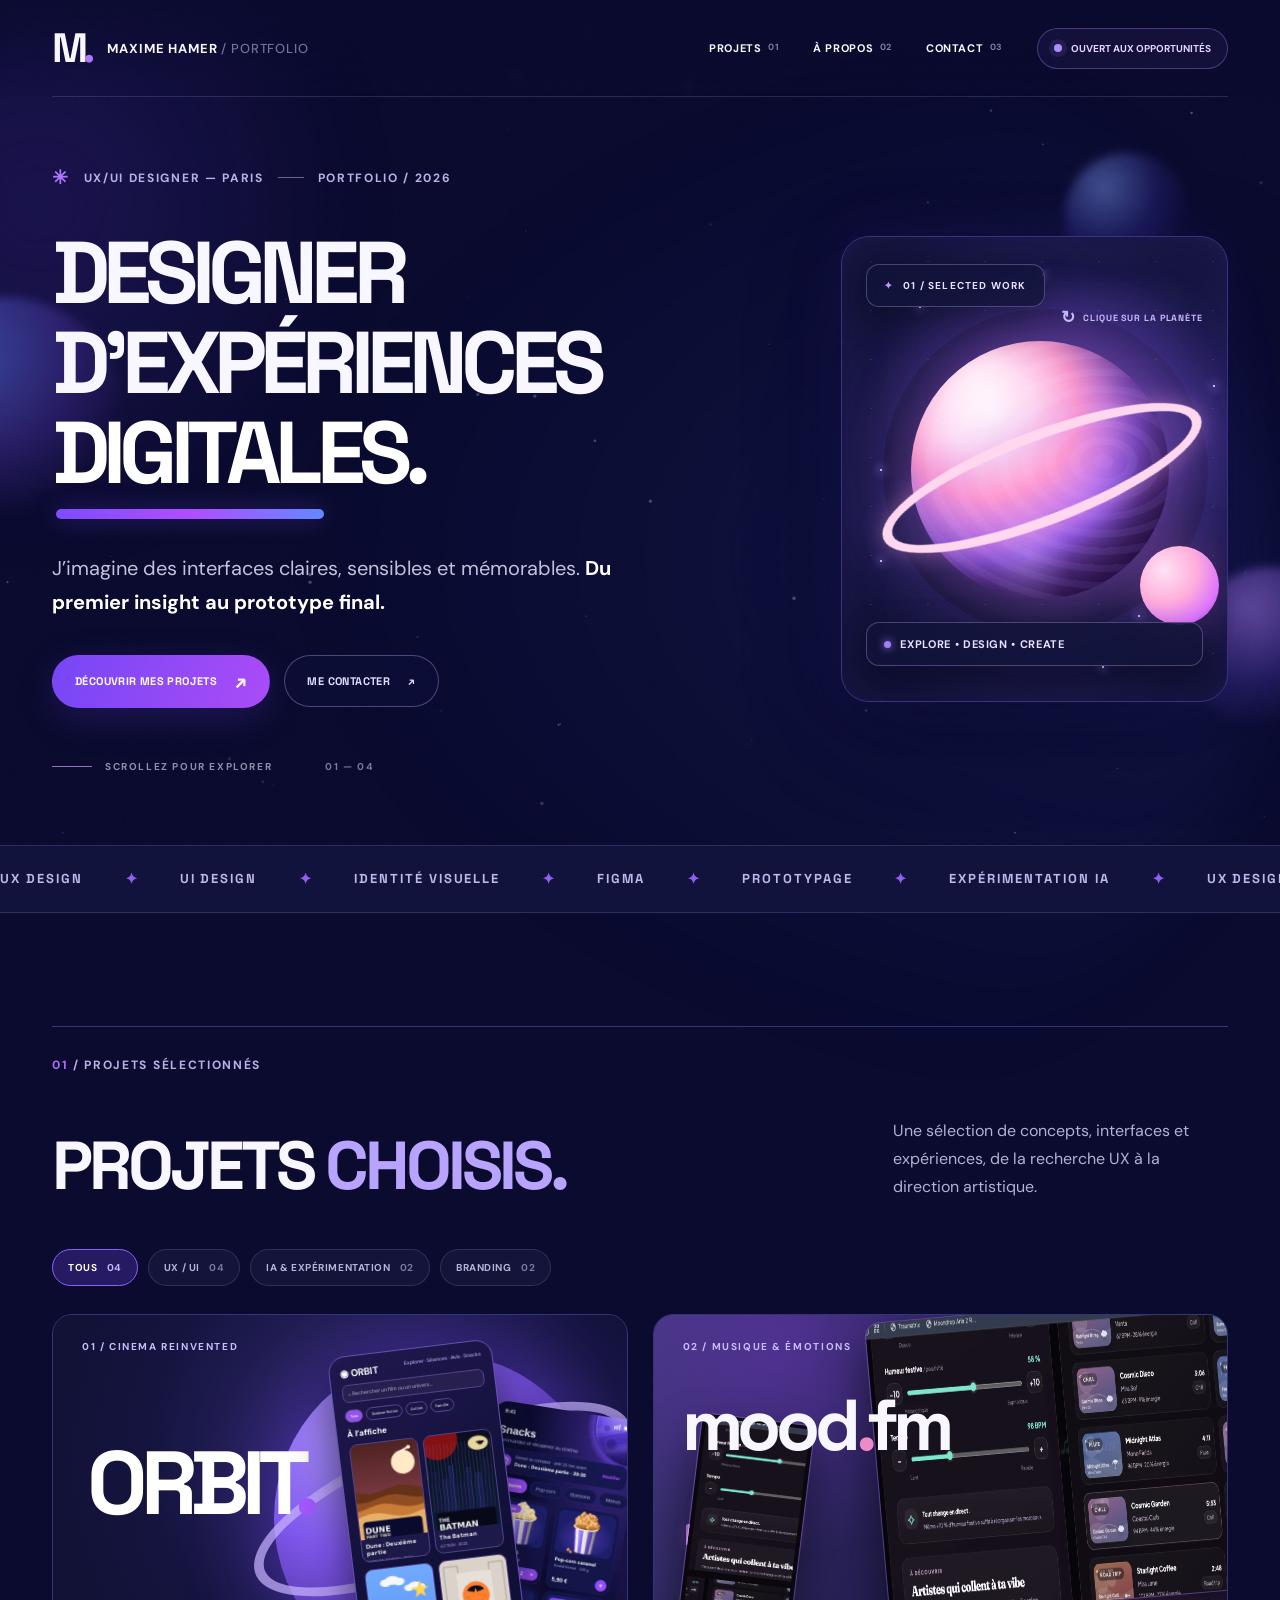
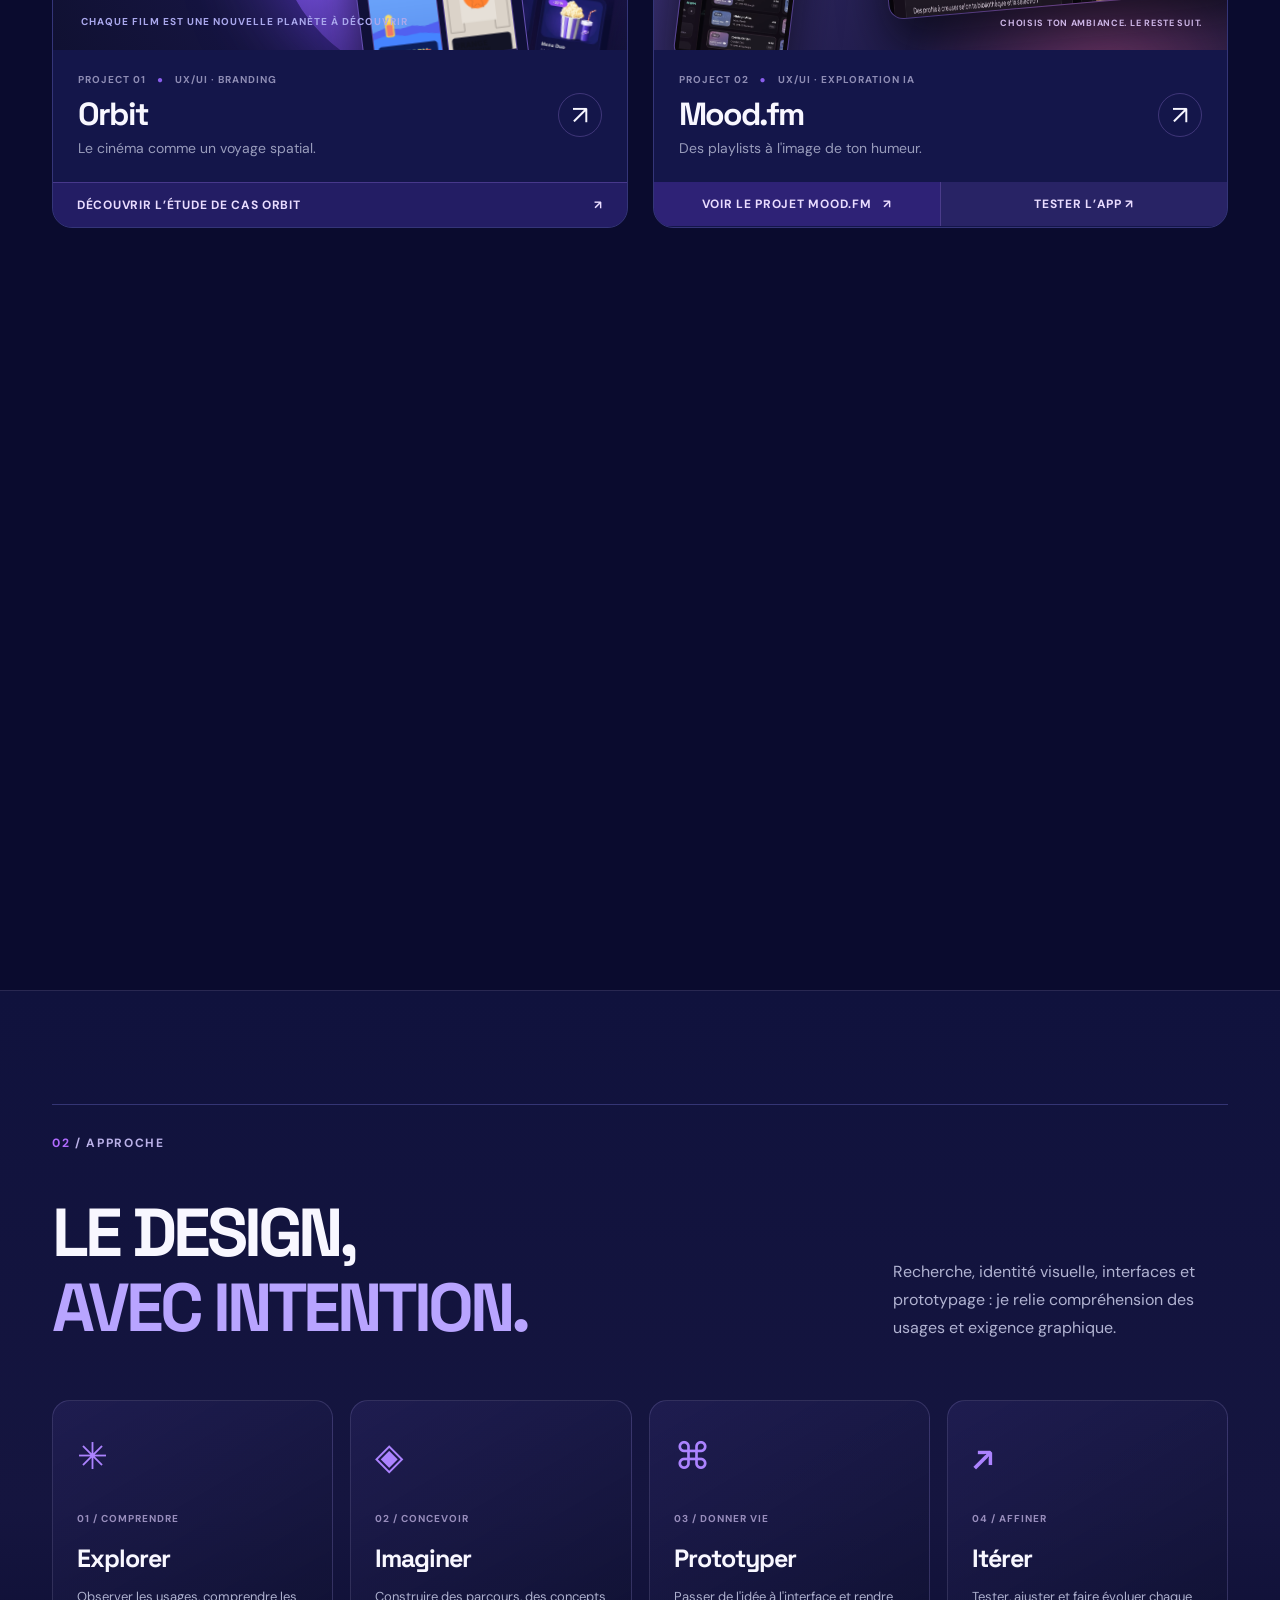
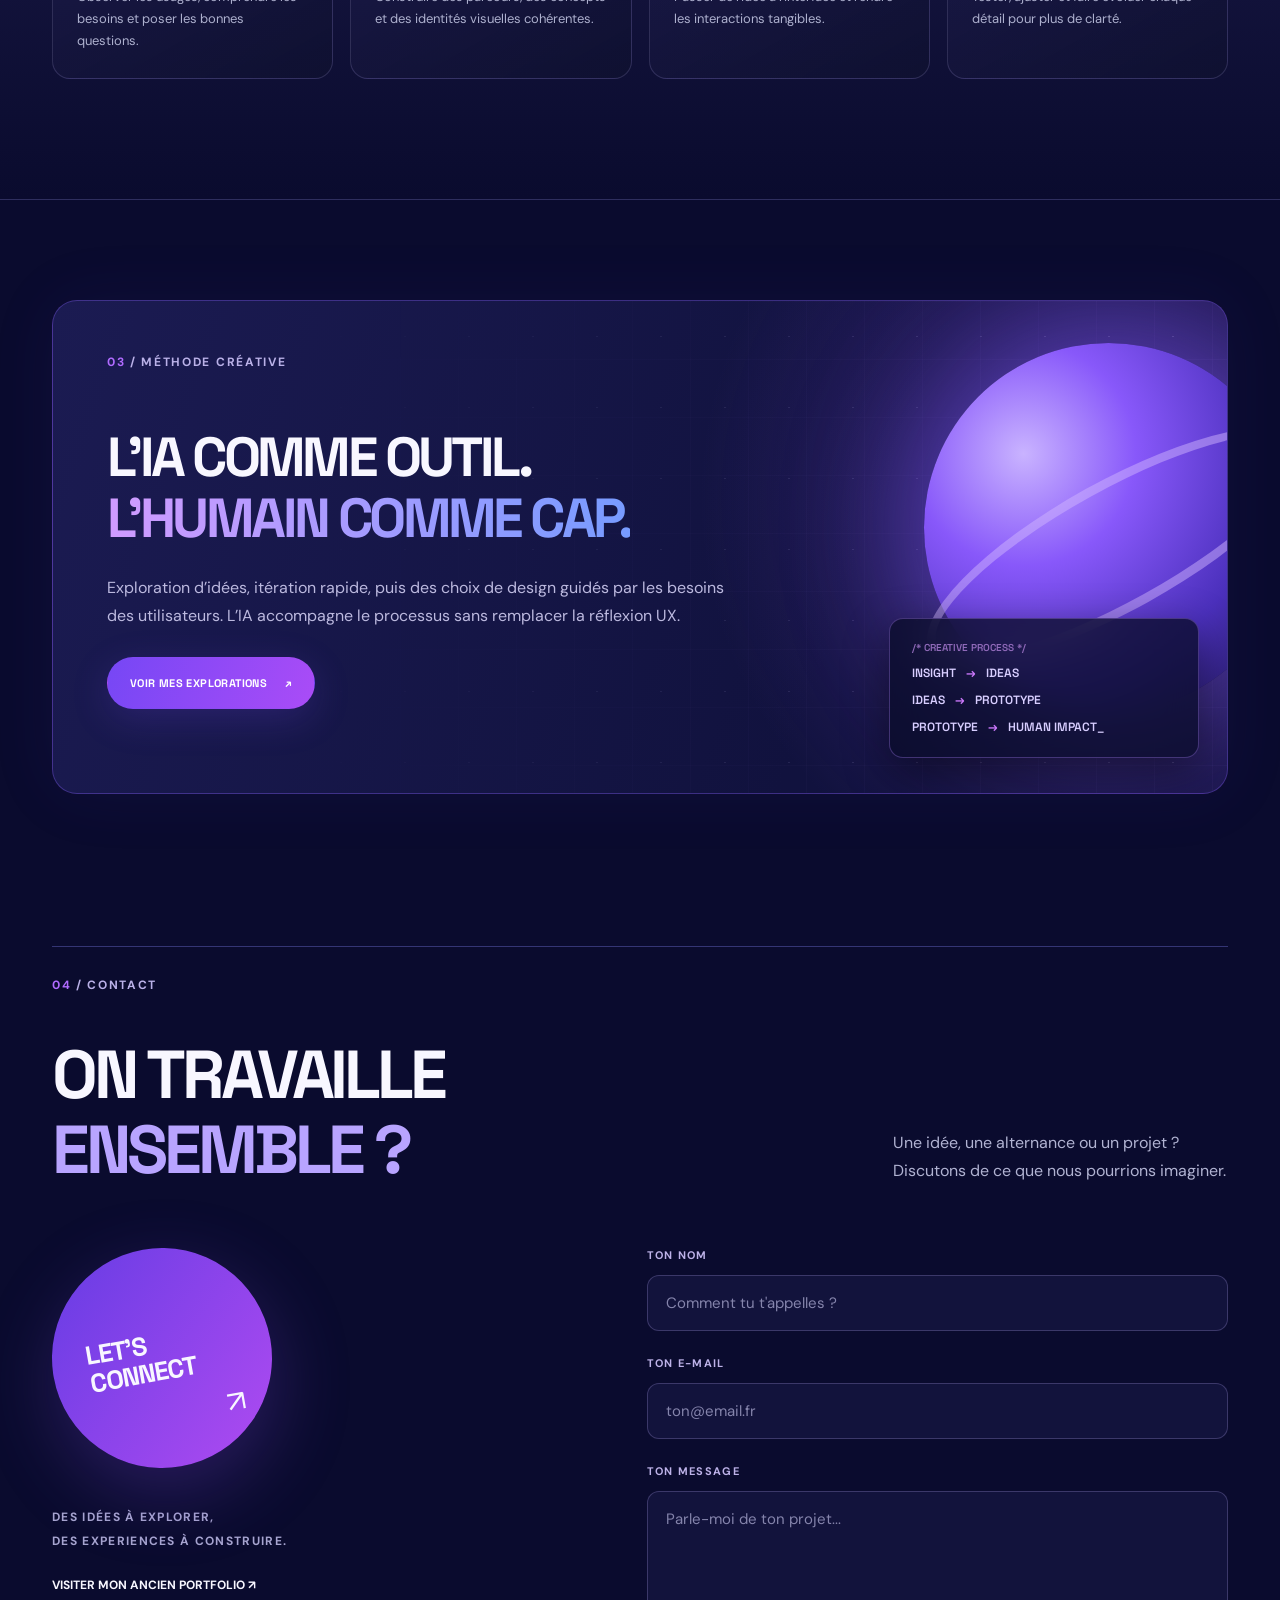
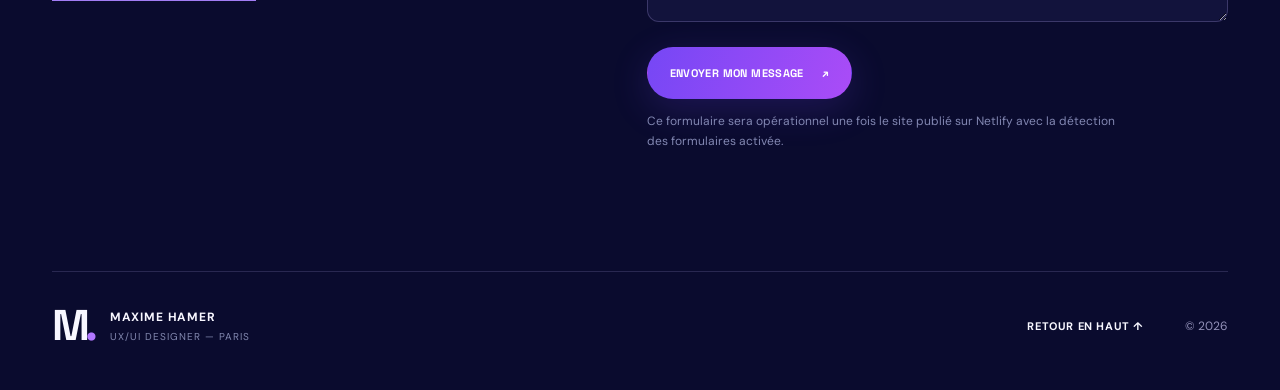
==== commit 680d77be: "Place Dernière Séance en troisième position du portfolio" ====
--- a/index.html
+++ b/index.html
@@ -4,7 +4,7 @@
   <meta charset="utf-8">
   <meta name="viewport" content="width=device-width, initial-scale=1">
   <meta name="theme-color" content="#0A0B2E">
-  <meta name="description" content="Portfolio de Maxime Hamer, UX/UI designer. Des expériences digitales sensibles, immersives et pensées pour l'humain. Projets Orbit, Mood.fm, APWAP et Dernière Séance.">
+  <meta name="description" content="Portfolio de Maxime Hamer, UX/UI designer. Des expériences digitales sensibles, immersives et pensées pour l'humain. Projets Orbit, Mood.fm, Dernière Séance et APWAP.">
   <meta property="og:type" content="website">
   <meta property="og:title" content="Maxime Hamer — UX/UI & creative experiences">
   <meta property="og:description" content="Design d'expériences, interfaces et explorations IA.">
@@ -15,7 +15,7 @@
   <link href="https://fonts.googleapis.com/css2?family=DM+Sans:wght@400;500;600;700&family=Space+Grotesk:wght@400;500;600;700&display=swap" rel="stylesheet">
   <link rel="stylesheet" href="styles.css">
   <script>document.documentElement.classList.replace('no-js','js');</script>
-  <script src="script.js" defer></script>
+  <script src="script.js?v=20261116-1" defer></script>
 </head>
 <body>
   <a class="skip-link" href="#main">Aller au contenu principal</a>
@@ -110,32 +110,32 @@
           </button>
           <div class="project-demo-actions"><a class="project-demo-link" href="projets/moodfm.html" aria-label="Voir l'étude de cas Mood.fm">VOIR LE PROJET MOOD.FM <span aria-hidden="true">↗</span></a><a class="project-demo-link demo-secondary" href="moodfm/index.html" aria-label="Tester Mood.fm interactif avec playlist longue">TESTER L’APP ↗</a></div>
         </article>
+        <article class="project-card" data-categories="ux ai" data-reveal>
+          <button class="project-trigger" type="button" data-project="seance" aria-label="Découvrir le projet Dernière Séance">
+            <span class="project-art seance-art">
+              <img class="seance-cover" src="assets/derniere-seance-gameplay.jpg" width="1365" height="936" loading="lazy" alt="Couloir du cinéma Le Rialto dans Dernière Séance, éclairé à la lampe torche">
+              <span class="seance-shade" aria-hidden="true"></span>
+              <span class="seance-kicker">03 / EXPÉRIENCE INTERACTIVE</span>
+              <span class="seance-title">Dernière<br><em>Séance</em></span>
+              <span class="seance-caption">UN CINÉMA. UNE LAMPE. UNE ISSUE.</span>
+              <span class="seance-badge">JEU JOUABLE</span>
+            </span>
+            <span class="project-meta"><span><span class="project-count">PROJECT 03 <span>●</span> GAME DESIGN · EXPLORATION IA</span><strong>Dernière Séance</strong><small>Créer la tension dans un cinéma abandonné.</small></span><span class="project-go" aria-hidden="true">↗</span></span>
+          </button>
+          <a class="project-demo-link" href="derniere-seance/index.html" aria-label="Jouer à Dernière Séance">JOUER À DERNIÈRE SÉANCE <span aria-hidden="true">↗</span></a>
+        </article>
         <article class="project-card" data-categories="ux branding" data-reveal>
           <a class="project-trigger" href="projets/apwap.html" aria-label="Découvrir l'étude de cas APWAP">
             <span class="project-art apwap-art apwap-art-real">
               <img class="apwap-cover-photo" src="assets/apwap-cover.webp" width="805" height="725" loading="lazy" alt="Identité APWAP : portrait d'un chien aux lumières dorées sur fond noir">
               <span class="apwap-cover-shade" aria-hidden="true"></span>
-              <span class="apwap-art-kicker">03 / IDENTITÉ VISUELLE</span>
+              <span class="apwap-art-kicker">04 / IDENTITÉ VISUELLE</span>
               <span class="apwap-cover-wordmark">APWAP</span>
               <span class="apwap-cover-caption">L'ÉLÉGANCE AU SERVICE DE NOS COMPAGNONS.</span>
               <span class="apwap-asset-preview"><img src="assets/apwap-branding.webp" alt="" loading="lazy"></span>
             </span>
-            <span class="project-meta"><span><span class="project-count">PROJECT 03 <span>●</span> BRANDING · DIRECTION ARTISTIQUE</span><strong>APWAP</strong><small>Une identité premium autour de l'univers animalier.</small></span><span class="project-go" aria-hidden="true">↗</span></span>
+            <span class="project-meta"><span><span class="project-count">PROJECT 04 <span>●</span> BRANDING · DIRECTION ARTISTIQUE</span><strong>APWAP</strong><small>Une identité premium autour de l'univers animalier.</small></span><span class="project-go" aria-hidden="true">↗</span></span>
           </a>
-        </article>
-        <article class="project-card" data-categories="ux ai" data-reveal>
-          <button class="project-trigger" type="button" data-project="seance" aria-label="Découvrir le projet Dernière Séance">
-            <span class="project-art seance-art">
-              <img class="seance-cover" src="assets/derniere-seance-gameplay.jpg" width="1365" height="936" loading="lazy" alt="Couloir du cinéma Le Rialto dans Dernière Séance, éclairé à la lampe torche">
-              <span class="seance-shade" aria-hidden="true"></span>
-              <span class="seance-kicker">04 / EXPÉRIENCE INTERACTIVE</span>
-              <span class="seance-title">Dernière<br><em>Séance</em></span>
-              <span class="seance-caption">UN CINÉMA. UNE LAMPE. UNE ISSUE.</span>
-              <span class="seance-badge">JEU JOUABLE</span>
-            </span>
-            <span class="project-meta"><span><span class="project-count">PROJECT 04 <span>●</span> GAME DESIGN · EXPLORATION IA</span><strong>Dernière Séance</strong><small>Créer la tension dans un cinéma abandonné.</small></span><span class="project-go" aria-hidden="true">↗</span></span>
-          </button>
-          <a class="project-demo-link" href="derniere-seance/index.html" aria-label="Jouer à Dernière Séance">JOUER À DERNIÈRE SÉANCE <span aria-hidden="true">↗</span></a>
         </article>
       </div>
       <div id="empty-filter" class="empty-filter" hidden>Aucun projet pour cette catégorie.</div>
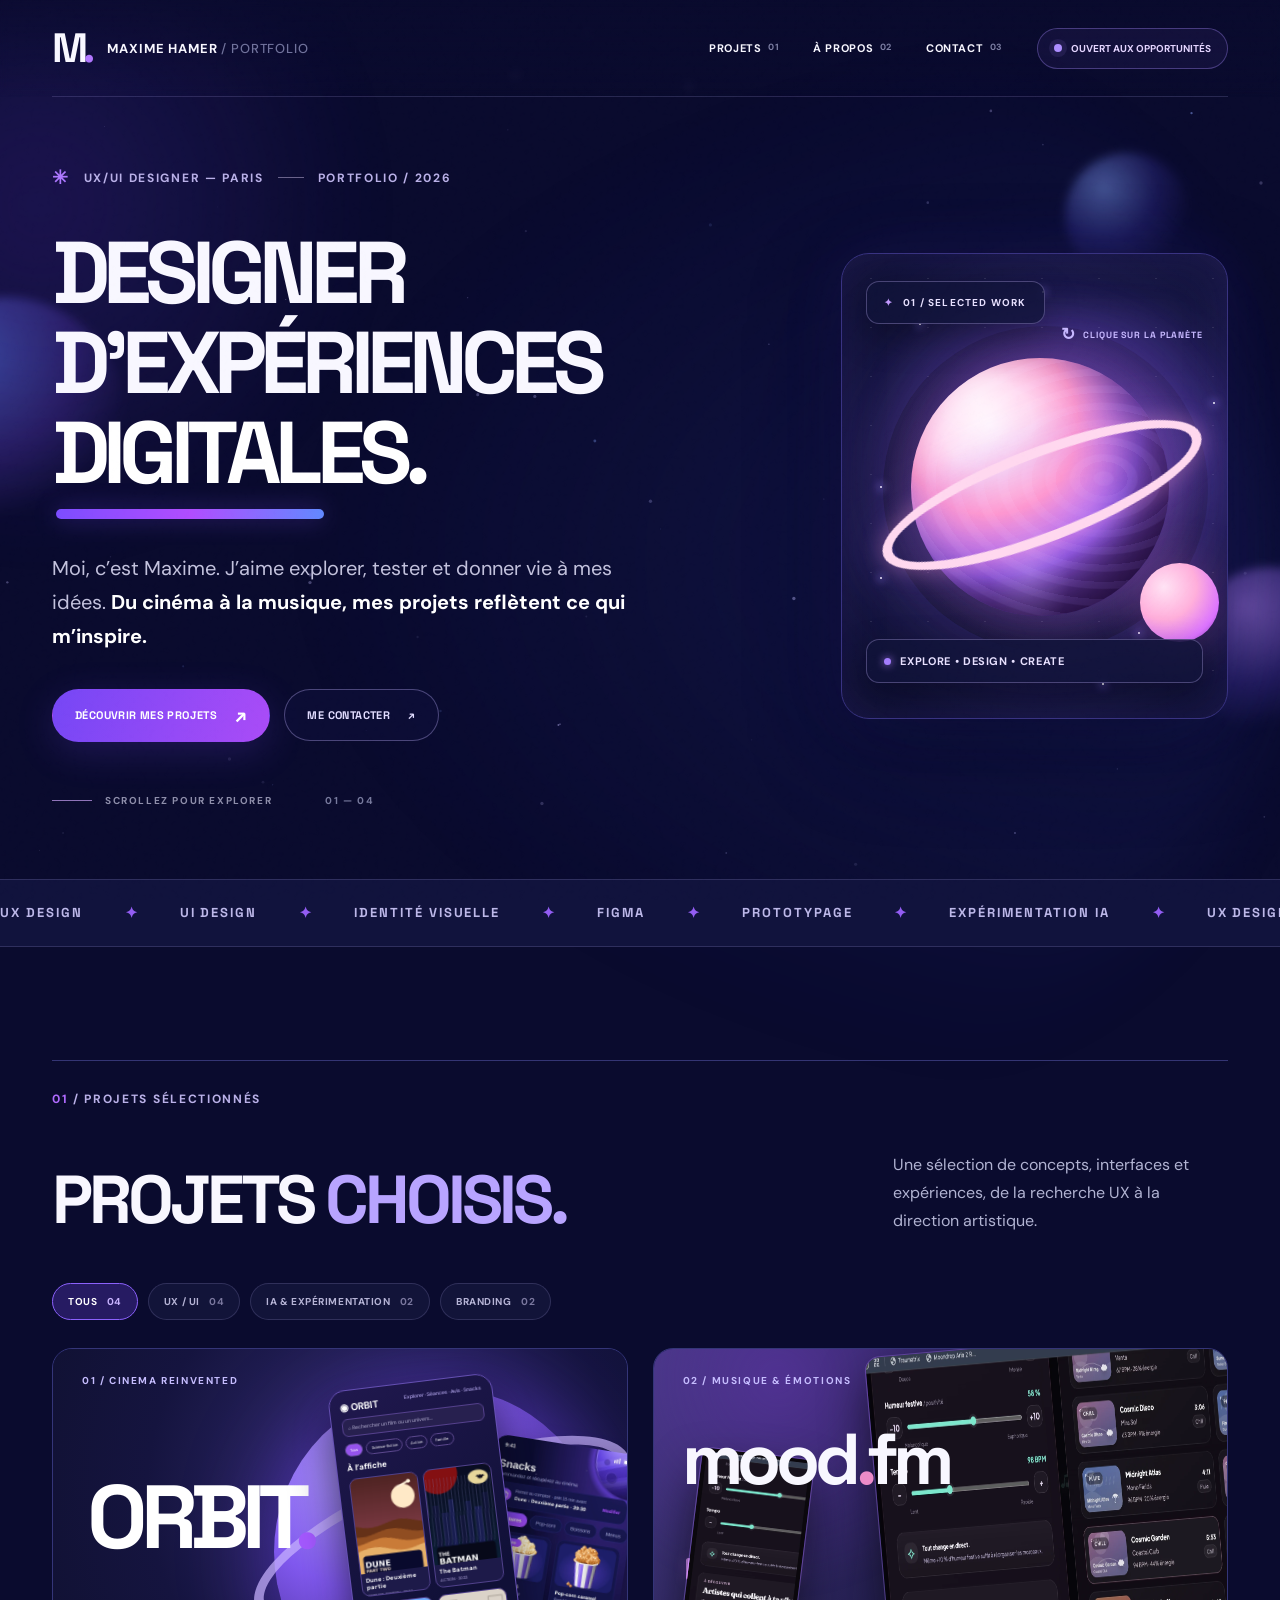
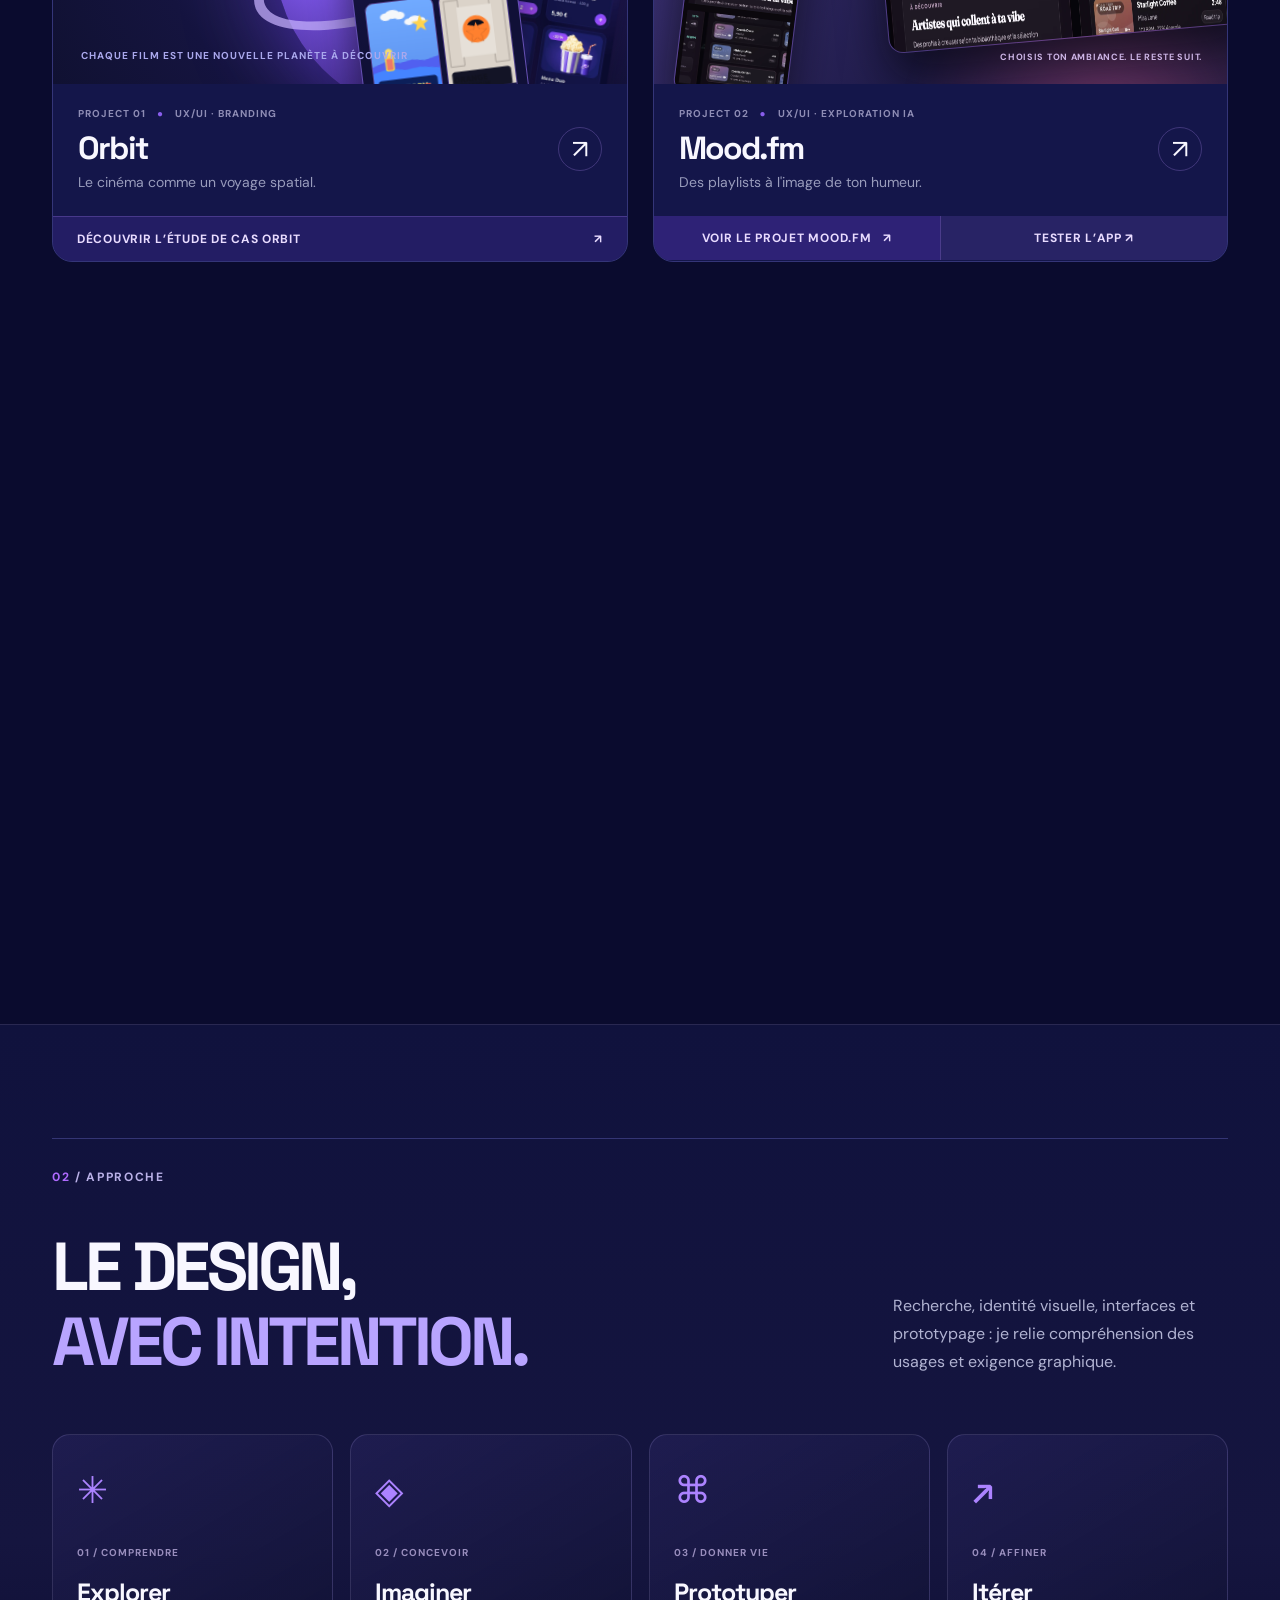
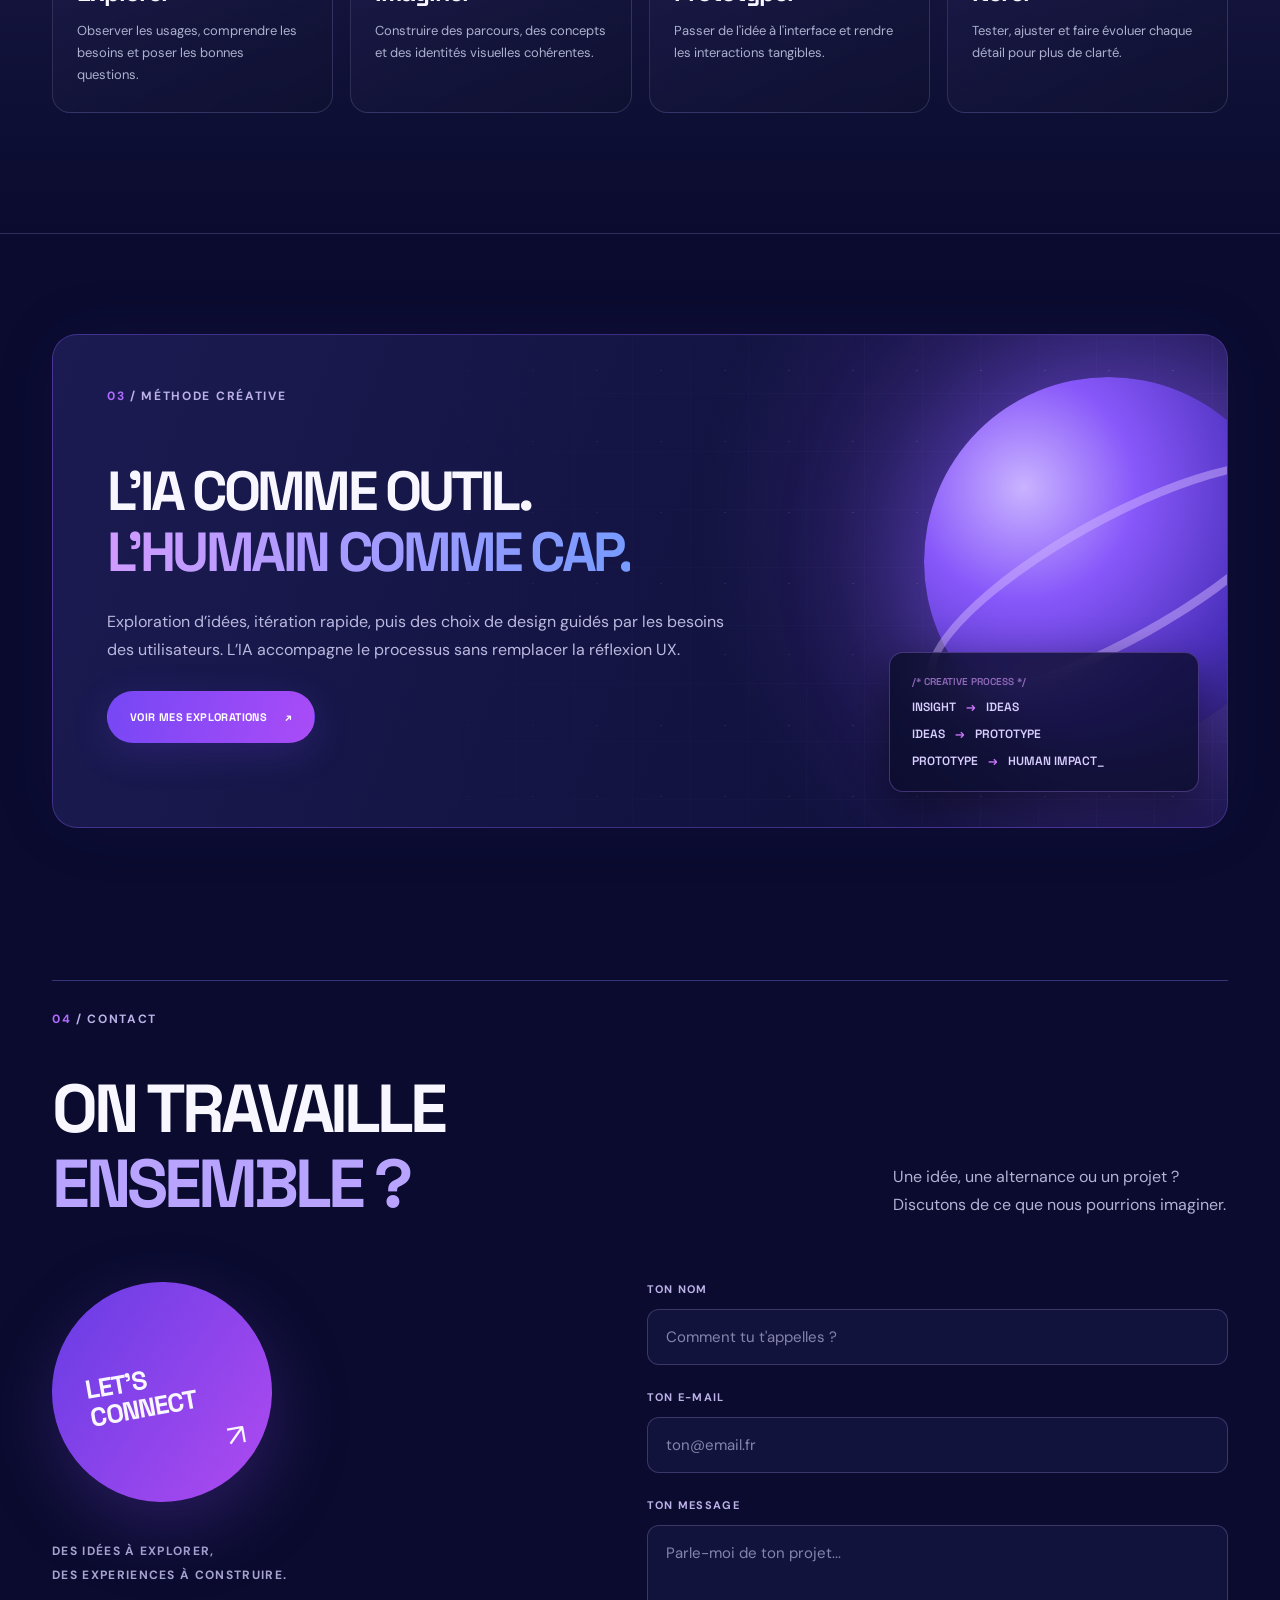
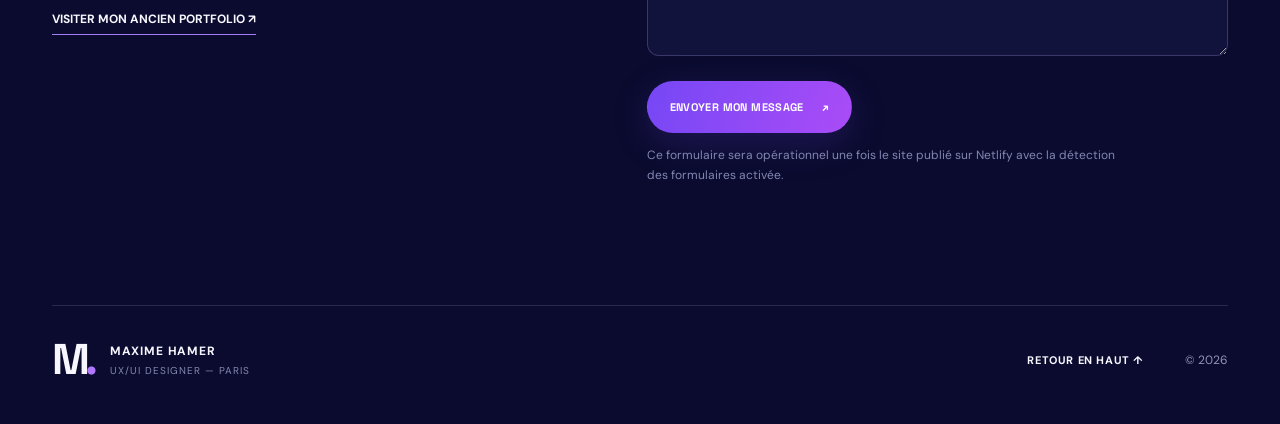
==== commit 2fa277f8: "Personnalise le texte de présentation de Maxime" ====
--- a/index.html
+++ b/index.html
@@ -47,7 +47,7 @@
       <div class="hero-copy">
         <div class="hero-kicker" data-reveal><span class="mini-star">✳</span> UX/UI DESIGNER — PARIS <span class="kicker-divider"></span> PORTFOLIO / 2026</div>
         <h1 id="hero-title" data-reveal>DESIGNER<br>D’EXPÉRIENCES<br><span class="hero-lastline">DIGITALES.</span></h1>
-        <p class="hero-description" data-reveal>J’imagine des interfaces claires, sensibles et mémorables. <em>Du premier insight au prototype final.</em></p>
+        <p class="hero-description" data-reveal>Moi, c’est Maxime. J’aime explorer, tester et donner vie à mes idées. <em>Du cinéma à la musique, mes projets reflètent ce qui m’inspire.</em></p>
         <div class="hero-ctas" data-reveal>
           <a class="button button-primary" href="#projets">DÉCOUVRIR MES PROJETS <span class="button-arrow" aria-hidden="true">↗</span></a>
           <a class="button button-ghost" href="#contact">ME CONTACTER <span aria-hidden="true">↗</span></a>
